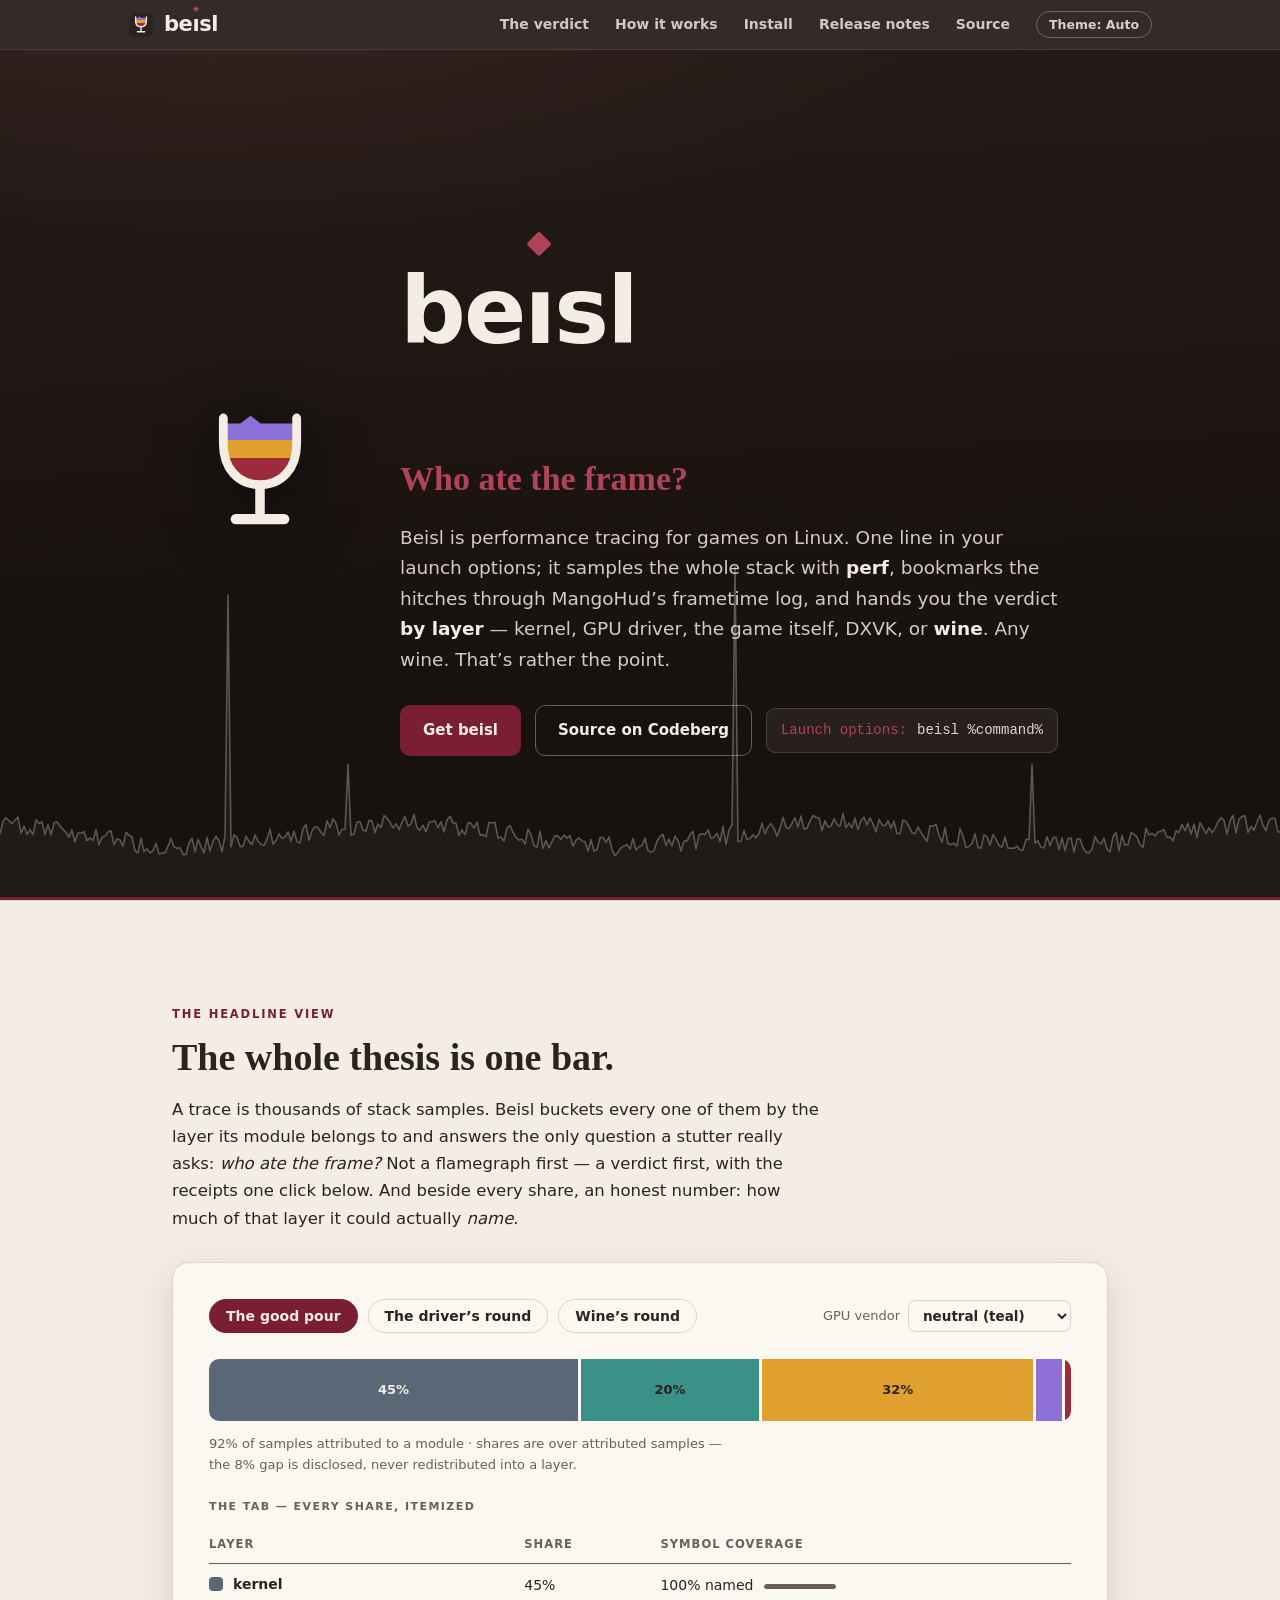
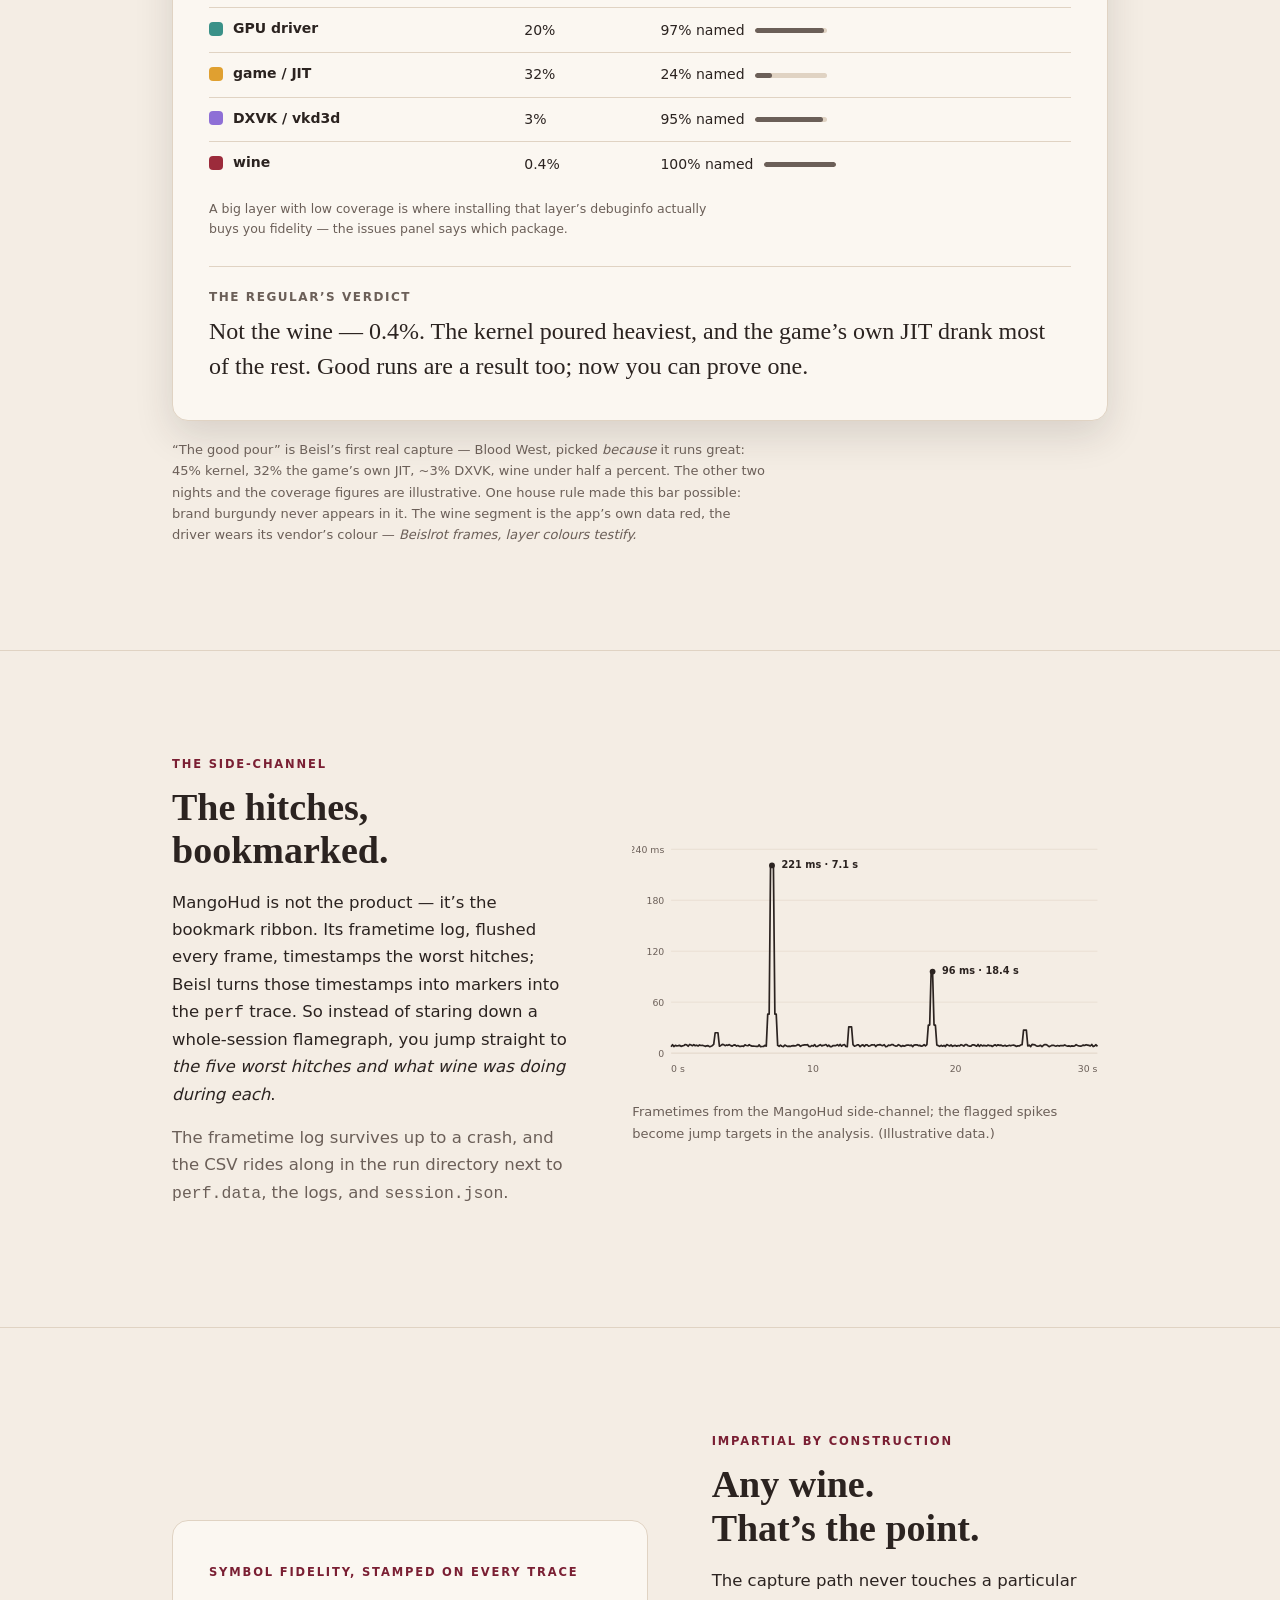
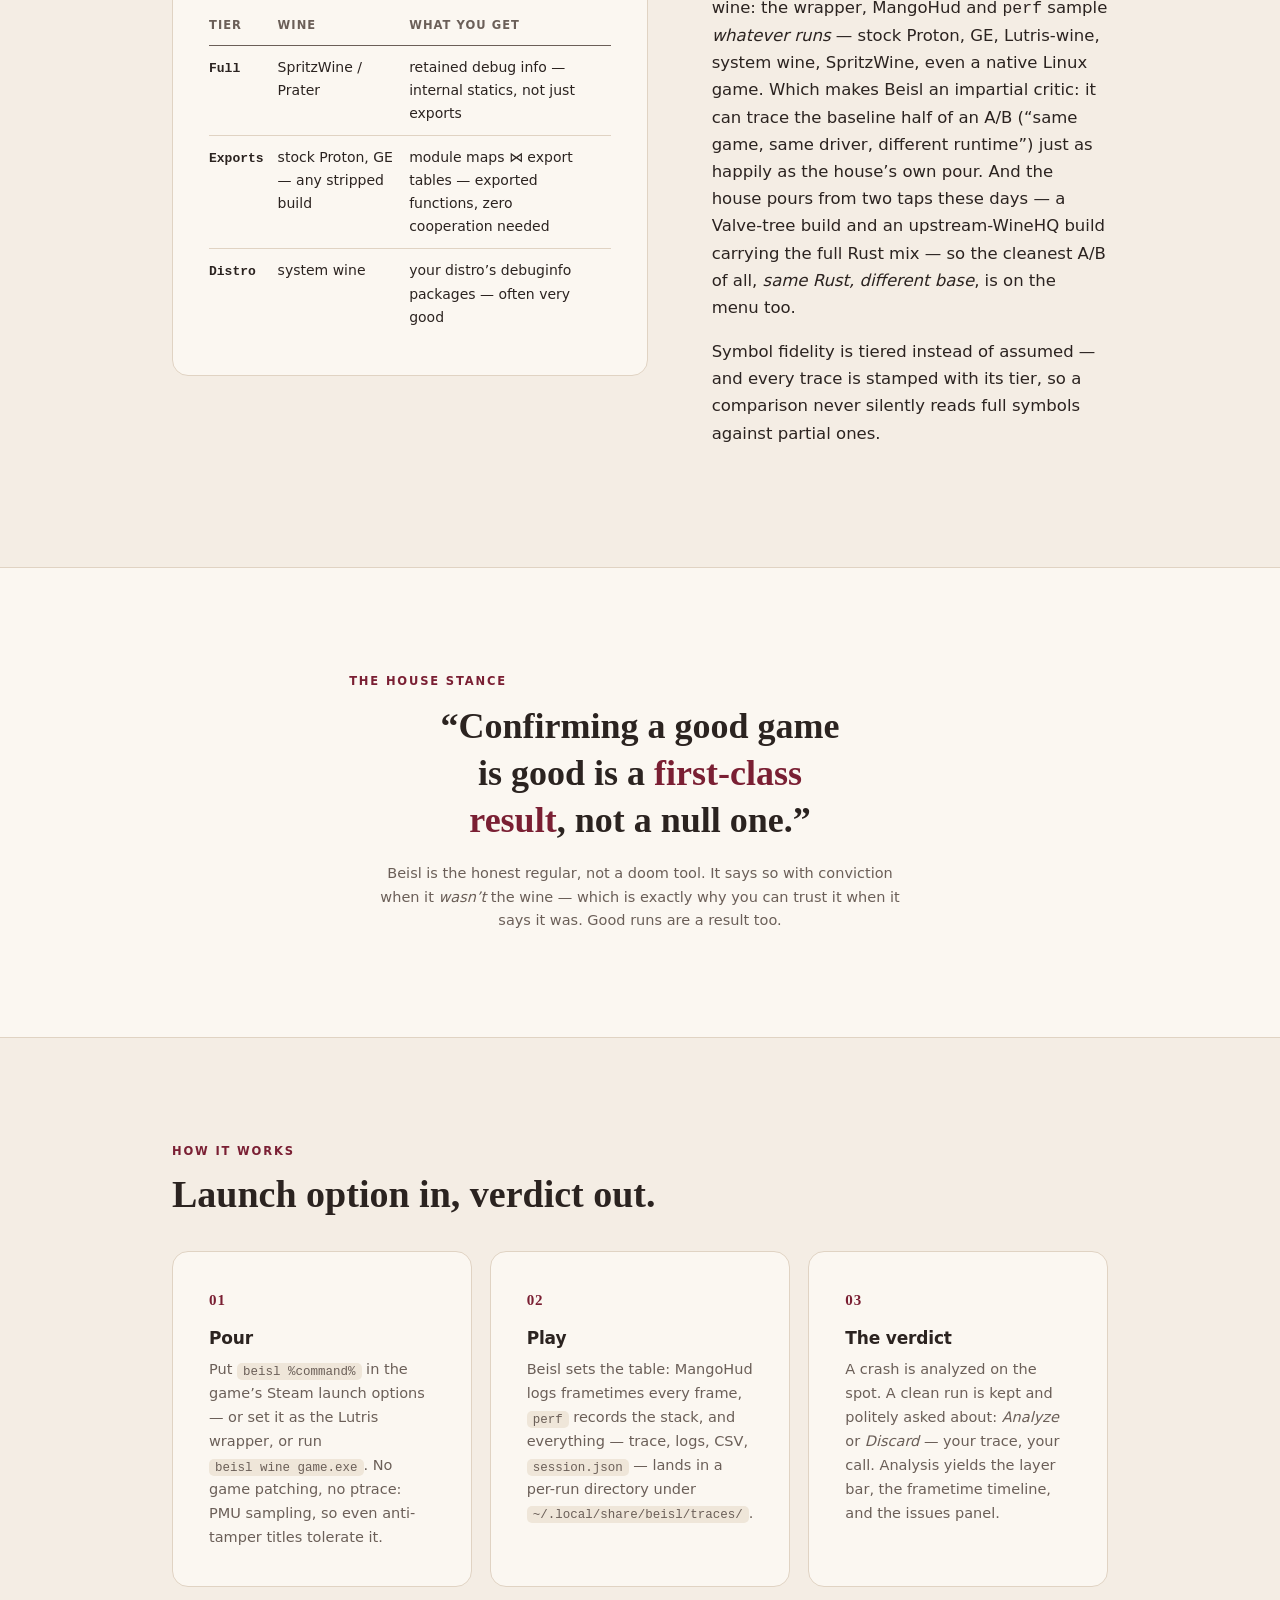
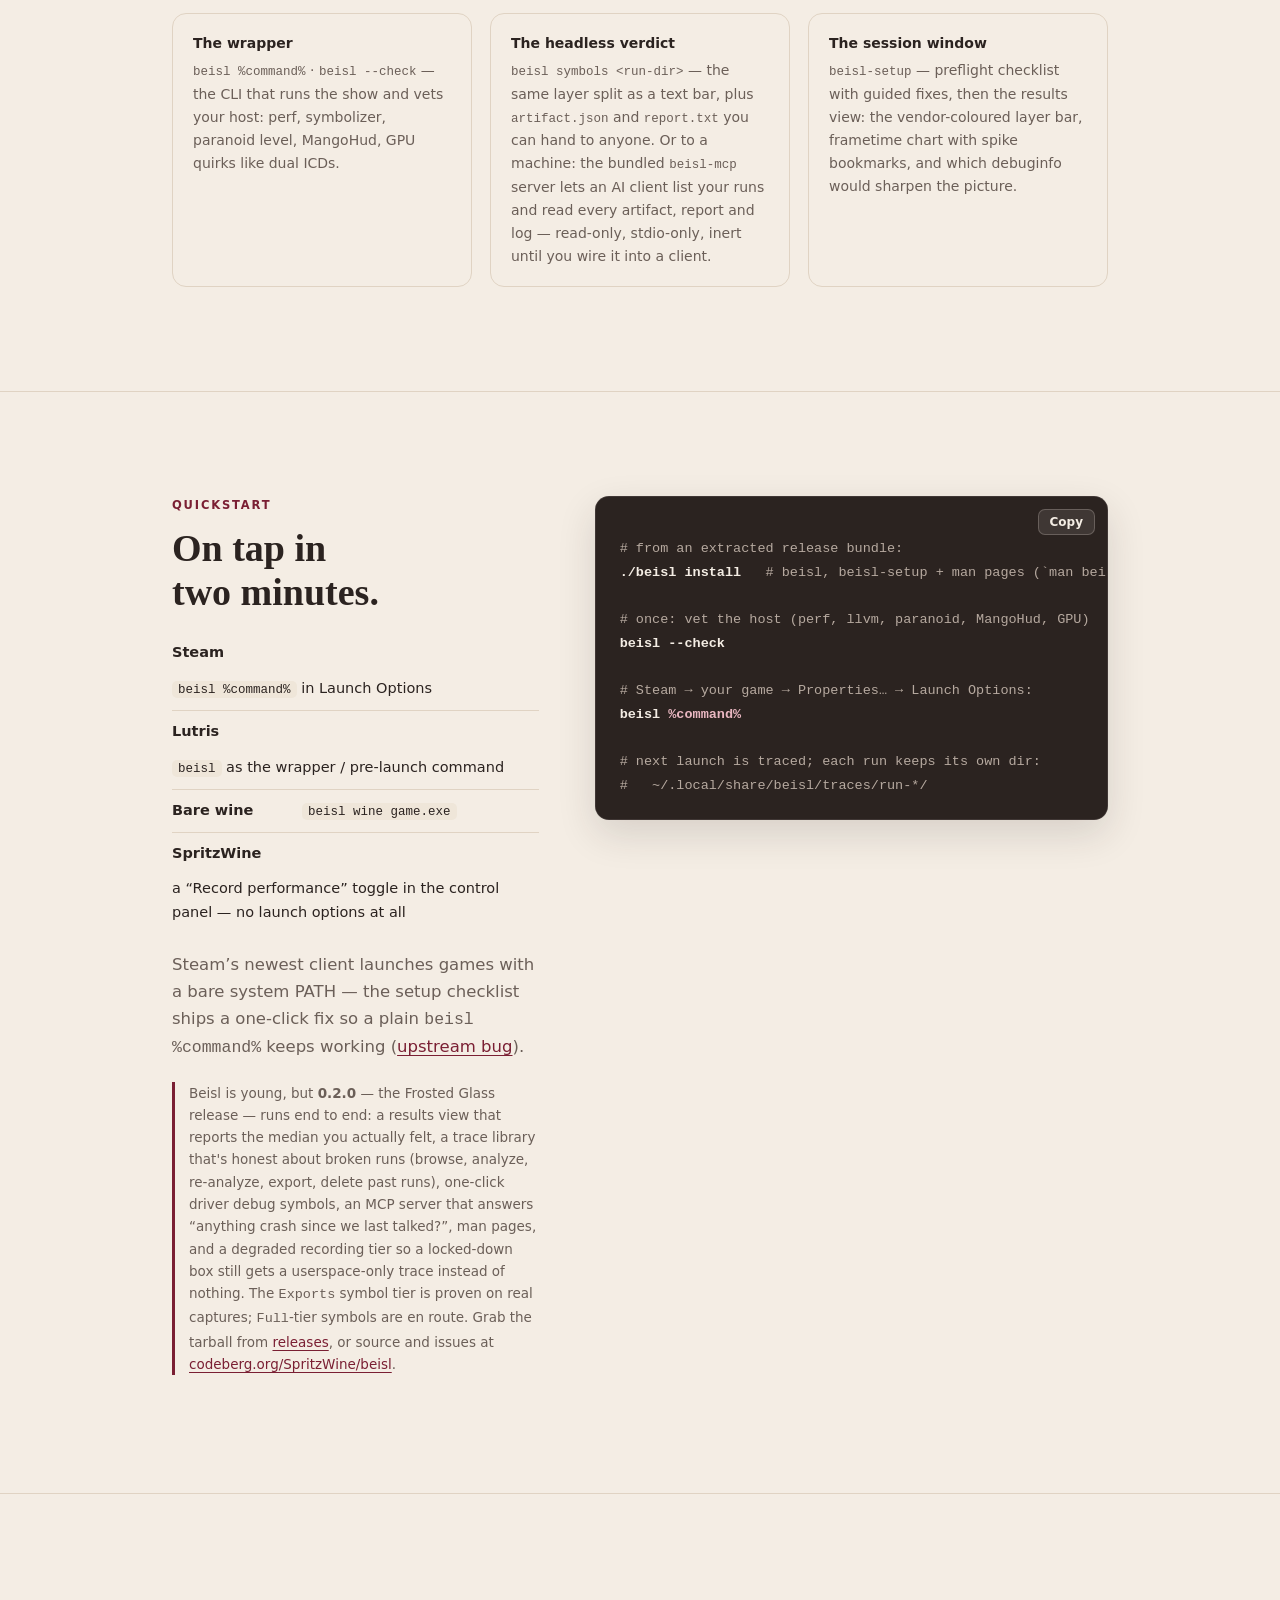
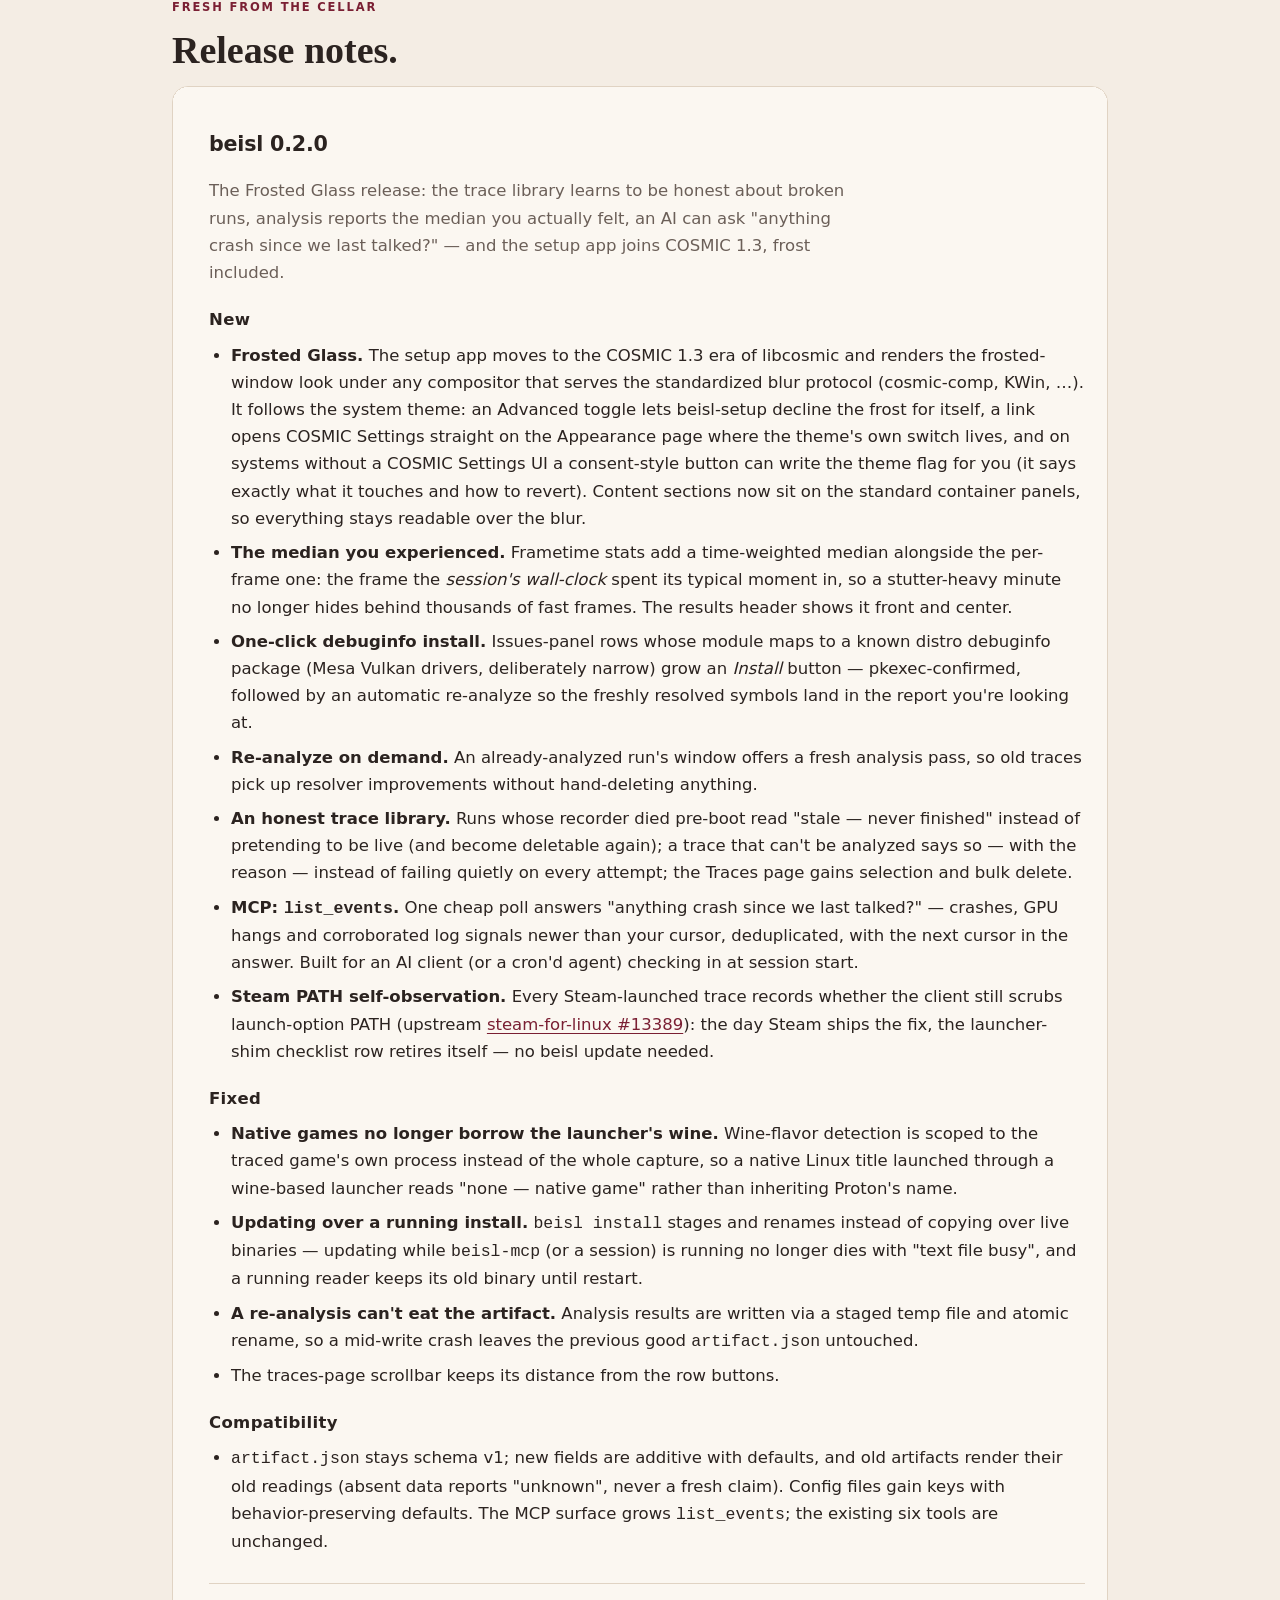
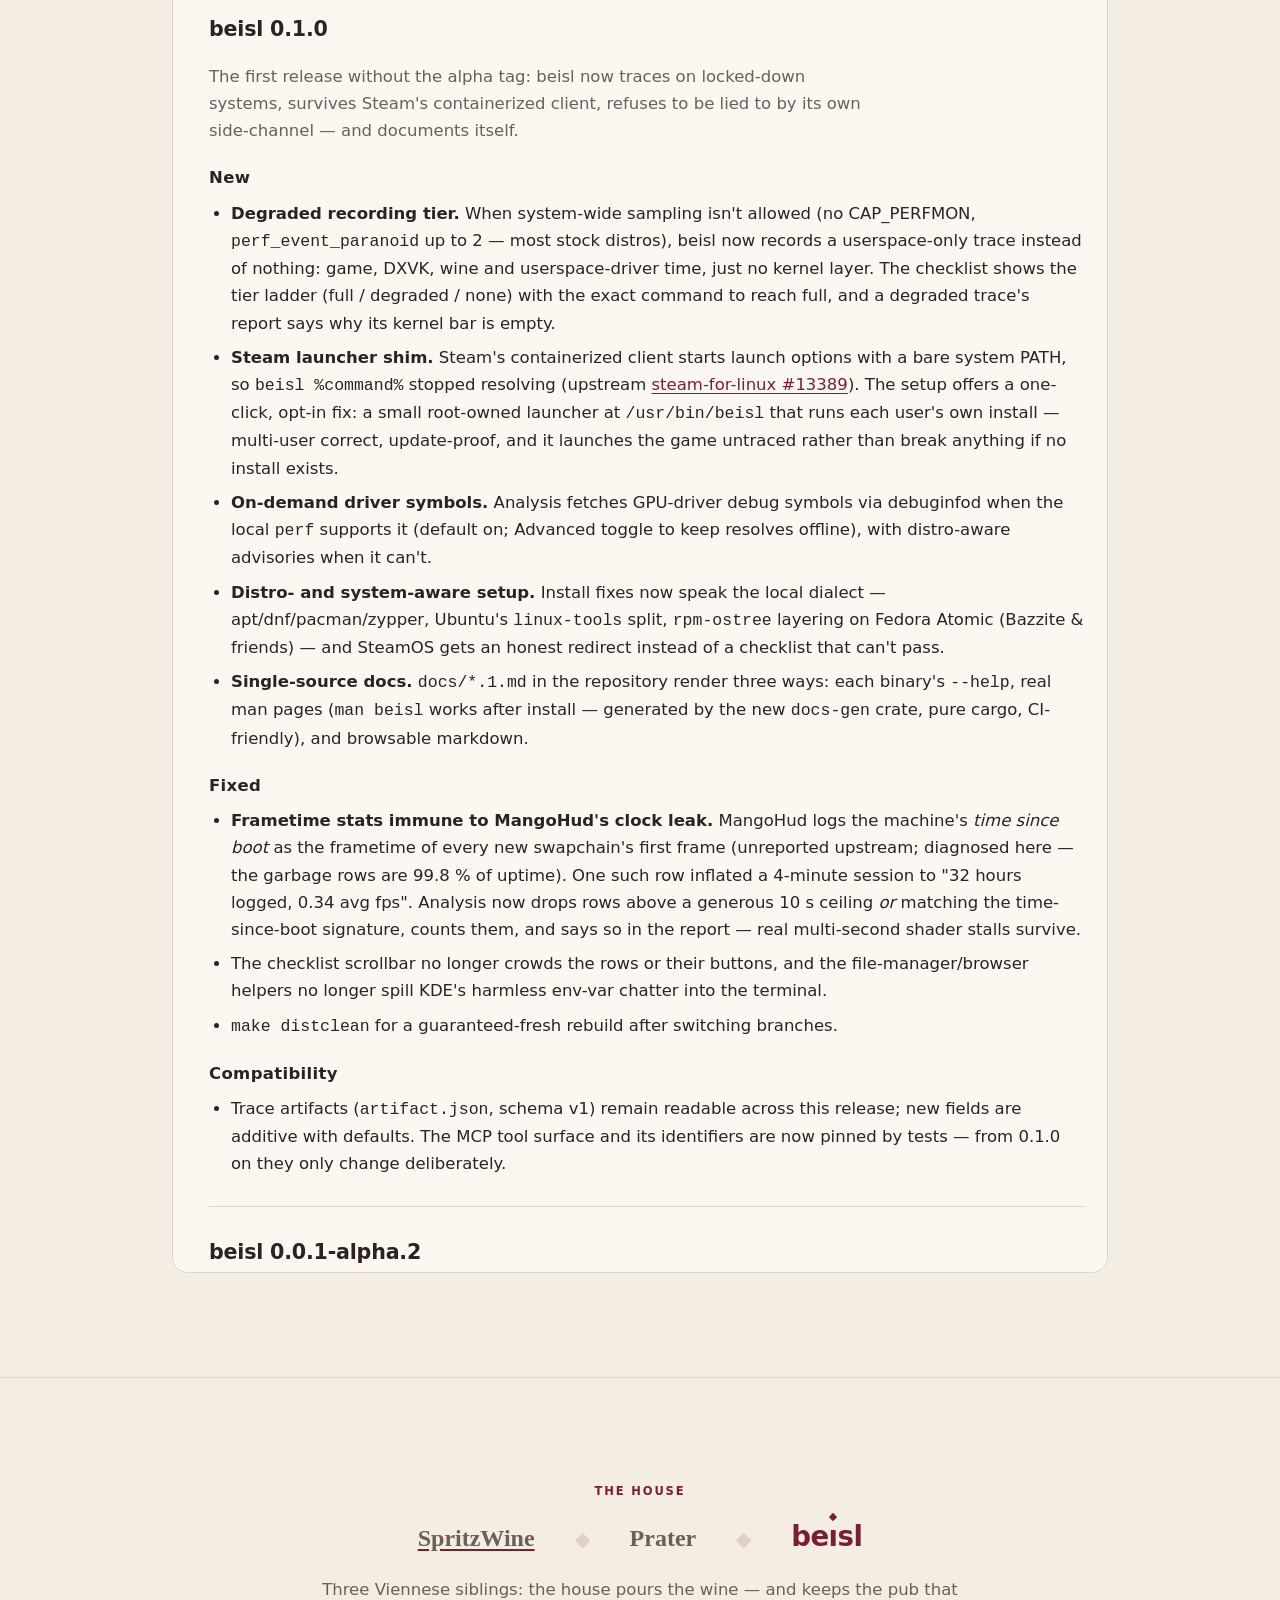
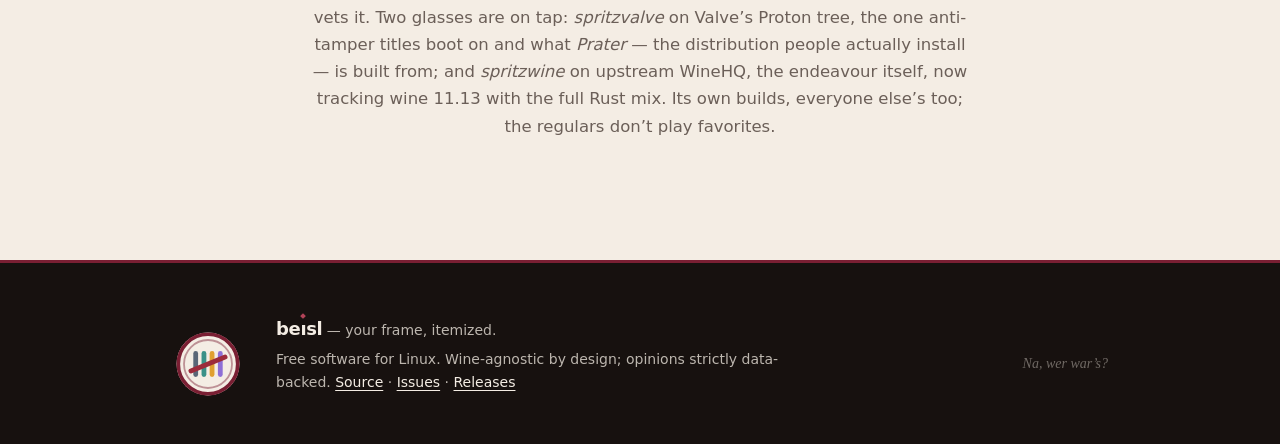
==== index.html @ a01a3a3e "page: serve from the branch root — Codeberg Pages found page/ one level too deep Move the site up ou" ====
<!doctype html>
<html lang="en">
<head>
<meta charset="utf-8">
<meta name="viewport" content="width=device-width, initial-scale=1">
<title>beisl — who ate the frame?</title>
<meta name="description" content="Beisl is a Linux game performance-tracing tool. One line in your Steam launch options; it samples the whole stack with perf, bookmarks the hitches via MangoHud's frametime log, and hands you the verdict by layer: kernel, GPU driver, game, DXVK — or wine.">
<link rel="icon" type="image/svg+xml" href="assets/icon-glass-pour.svg">
<link rel="stylesheet" href="assets/style.css">
<script>
/* apply a stored theme before first paint to avoid a flash */
(function () {
  try {
    var t = localStorage.getItem("beisl-theme");
    if (t === "light" || t === "dark") document.documentElement.setAttribute("data-theme", t);
  } catch (e) {}
})();
</script>
</head>
<body>
<a class="skip-link" href="#main">Skip to content</a>

<header class="site-header">
  <div class="wrap bar">
    <a class="brand" href="#top" aria-label="beisl — home">
      <img src="assets/icon-glass-pour.svg" alt="" width="26" height="26">
      <span class="wordmark">be<span class="i">ı<span class="tick" aria-hidden="true"></span></span>sl</span>
    </a>
    <nav aria-label="Site">
      <a href="#verdict" class="hide-sm">The verdict</a>
      <a href="#how" class="hide-sm">How it works</a>
      <a href="#install">Install</a>
      <a href="#notes" class="hide-sm">Release notes</a>
      <a href="https://codeberg.org/SpritzWine/beisl" rel="external">Source</a>
      <button id="theme-toggle" class="theme-toggle" type="button">Theme: Auto</button>
    </nav>
  </div>
</header>

<main id="main">

<!-- ======================= HERO — the dim pub ======================= -->
<section class="hero" id="top" aria-label="Introduction">
  <canvas id="hero-trace" aria-hidden="true"></canvas>
  <div class="wrap">
    <div class="hero-lockup">
      <!-- Das Glasl, bare: the drink is the layer bar, the surface is the
           frametime trace with one hitch spike -->
      <svg class="glass" viewBox="0 0 48 48" role="img"
           aria-label="The Beisl glass: a wine glass whose pour is the layer verdict — DXVK violet, game amber, wine red — its surface a frametime trace with one spike.">
        <defs>
          <linearGradient id="hero-pour" gradientUnits="userSpaceOnUse" x1="24" y1="10.5" x2="24" y2="27.2">
            <stop offset="0" stop-color="#8e6fd6"/><stop offset="0.27" stop-color="#8e6fd6"/>
            <stop offset="0.27" stop-color="#e0a030"/><stop offset="0.57" stop-color="#e0a030"/>
            <stop offset="0.57" stop-color="#9c2b3b"/><stop offset="1" stop-color="#9c2b3b"/>
          </linearGradient>
        </defs>
        <path d="M14 10.5 L18.6 10.5 L21.4 8.4 L24.2 10.5 L34 10.5 L34 16 C34 22.8 29.9 27.2 24 27.2 C18.1 27.2 14 22.8 14 16 Z" fill="url(#hero-pour)"/>
        <path d="M14 9 V16 C14 22.8 18.1 27.2 24 27.2 C29.9 27.2 34 22.8 34 16 V9"
              fill="none" stroke="#f4ede4" stroke-width="2.4" stroke-linejoin="round" stroke-linecap="round"/>
        <rect x="22.7" y="27" width="2.6" height="8.2" fill="#f4ede4"/>
        <rect x="16" y="35.2" width="16" height="2.8" rx="1.4" fill="#f4ede4"/>
      </svg>
      <div>
        <h1 class="wordmark">be<span class="i">ı<span class="tick" aria-hidden="true"></span></span>sl</h1>
        <p class="tagline">Who ate the frame?</p>
        <p class="lede">
          Beisl is performance tracing for games on Linux. One line in your launch
          options; it samples the whole stack with <b>perf</b>, bookmarks the hitches
          through MangoHud’s frametime log, and hands you the verdict <b>by layer</b>
          — kernel, GPU driver, the game itself, DXVK, or <b>wine</b>.
          Any wine. That’s rather the point.
        </p>
        <div class="hero-cta">
          <a class="btn btn-primary" href="#install">Get beisl</a>
          <a class="btn btn-ghost" href="https://codeberg.org/SpritzWine/beisl" rel="external">Source on Codeberg</a>
          <code class="hero-cmd"><span class="prompt">Launch options:</span> beisl %command%</code>
        </div>
      </div>
    </div>
  </div>
</section>

<!-- ======================= THE VERDICT ======================= -->
<section id="verdict" aria-labelledby="verdict-h">
  <div class="wrap">
    <div class="verdict-head">
      <p class="kicker">The headline view</p>
      <h2 id="verdict-h">The whole thesis is one bar.</h2>
      <p>
        A trace is thousands of stack samples. Beisl buckets every one of them by the
        layer its module belongs to and answers the only question a stutter really
        asks: <em>who ate the frame?</em> Not a flamegraph first — a verdict first,
        with the receipts one click below. And beside every share, an honest number:
        how much of that layer it could actually <em>name</em>.
      </p>
    </div>

    <div class="card verdict-card">
      <div class="scenario-row" role="group" aria-label="Example nights">
        <button class="scenario-btn" type="button" data-scenario="clean" aria-pressed="true">The good pour</button>
        <button class="scenario-btn" type="button" data-scenario="driver" aria-pressed="false">The driver’s round</button>
        <button class="scenario-btn" type="button" data-scenario="wine" aria-pressed="false">Wine’s round</button>
        <span class="spacer"></span>
        <label class="vendor-field">GPU vendor
          <select id="vendor-select" aria-label="Colour the driver segment by GPU vendor">
            <option value="neutral" selected>neutral (teal)</option>
            <option value="intel">Intel — blue</option>
            <option value="amd">AMD — red</option>
            <option value="nvidia">NVIDIA — green</option>
          </select>
        </label>
      </div>

      <div id="layerbar" class="layerbar" role="group"
           aria-label="Layer split of attributed CPU samples — who ate the frame"></div>
      <p id="attributed-note" class="attributed-note" aria-live="polite"></p>

      <table class="tab-table">
        <caption>The tab — every share, itemized</caption>
        <thead>
          <tr><th scope="col">Layer</th><th scope="col">Share</th><th scope="col">Symbol coverage</th></tr>
        </thead>
        <tbody id="tab-body"></tbody>
      </table>
      <p class="cov-hint">A big layer with low coverage is where installing that layer’s
        debuginfo actually buys you fidelity — the issues panel says which package.</p>

      <p class="verdict-line" aria-live="polite">
        <span class="who">The regular’s verdict</span>
        <span id="verdict-text"></span>
      </p>
    </div>

    <p class="demo-footnote">
      “The good pour” is Beisl’s first real capture — Blood West, picked <em>because</em>
      it runs great: 45% kernel, 32% the game’s own JIT, ~3% DXVK, wine under half a
      percent. The other two nights and the coverage figures are illustrative. One house
      rule made this bar possible: brand burgundy never appears in it. The wine segment is
      the app’s own data red, the driver wears its vendor’s colour —
      <em>Beislrot frames, layer colours testify.</em>
    </p>
  </div>
</section>

<!-- ======================= SIDE-CHANNEL ======================= -->
<section aria-labelledby="side-h">
  <div class="wrap split">
    <div>
      <p class="kicker">The side-channel</p>
      <h2 id="side-h">The hitches, bookmarked.</h2>
      <p>
        MangoHud is not the product — it’s the bookmark ribbon. Its frametime log,
        flushed every frame, timestamps the worst hitches; Beisl turns those
        timestamps into markers into the <code>perf</code> trace. So instead of
        staring down a whole-session flamegraph, you jump straight to
        <em>the five worst hitches and what wine was doing during each</em>.
      </p>
      <p class="muted">
        The frametime log survives up to a crash, and the CSV rides along in the
        run directory next to <code>perf.data</code>, the logs, and
        <code>session.json</code>.
      </p>
    </div>
    <figure class="frametime-fig">
      <svg id="frametime-svg" viewBox="0 0 560 300" role="img"
           aria-label="A frametime timeline: a steady line around 8 milliseconds with two spikes standing out — 221 milliseconds at 7.1 seconds and 96 milliseconds at 18.4 seconds — each flagged as a bookmark into the perf trace.">
        <!-- gridlines: 0/60/120/180/240 ms -->
        <line class="gridline" x1="46" y1="258" x2="548" y2="258"/>
        <line class="gridline" x1="46" y1="198" x2="548" y2="198" opacity="0.6"/>
        <line class="gridline" x1="46" y1="138" x2="548" y2="138" opacity="0.6"/>
        <line class="gridline" x1="46" y1="78"  x2="548" y2="78"  opacity="0.6"/>
        <line class="gridline" x1="46" y1="18"  x2="548" y2="18"  opacity="0.6"/>
        <text class="axis-label" x="38" y="262" text-anchor="end">0</text>
        <text class="axis-label" x="38" y="202" text-anchor="end">60</text>
        <text class="axis-label" x="38" y="142" text-anchor="end">120</text>
        <text class="axis-label" x="38" y="82"  text-anchor="end">180</text>
        <text class="axis-label" x="38" y="22"  text-anchor="end">240 ms</text>
        <text class="axis-label" x="46"  y="280">0 s</text>
        <text class="axis-label" x="213" y="280" text-anchor="middle">10</text>
        <text class="axis-label" x="381" y="280" text-anchor="middle">20</text>
        <text class="axis-label" x="548" y="280" text-anchor="end">30 s</text>
        <!-- the trace itself: one series, ink only -->
        <polyline id="frametime-line" class="trace" points=""/>
        <!-- bookmarked spikes -->
        <circle class="spike-mark" cx="164.8" cy="37" r="3.4"/>
        <text class="spike-flag" x="176" y="40">221 ms · 7.1 s</text>
        <circle class="spike-mark" cx="353.9" cy="162" r="3.4"/>
        <text class="spike-flag" x="365" y="165">96 ms · 18.4 s</text>
      </svg>
      <figcaption>Frametimes from the MangoHud side-channel; the flagged spikes become
        jump targets in the analysis. (Illustrative data.)</figcaption>
    </figure>
  </div>
</section>

<!-- ======================= WINE-AGNOSTIC ======================= -->
<section aria-labelledby="agnostic-h">
  <div class="wrap split rev">
    <div class="card">
      <table class="tier-table">
        <caption class="kicker" style="caption-side:top;text-align:left;padding-bottom:12px;">Symbol fidelity, stamped on every trace</caption>
        <thead>
          <tr><th scope="col">Tier</th><th scope="col">Wine</th><th scope="col">What you get</th></tr>
        </thead>
        <tbody>
          <tr>
            <th scope="row"><span class="tier-name">Full</span></th>
            <td>SpritzWine / Prater</td>
            <td>retained debug info — internal statics, not just exports</td>
          </tr>
          <tr>
            <th scope="row"><span class="tier-name">Exports</span></th>
            <td>stock Proton, GE — any stripped build</td>
            <td>module maps ⋈ export tables — exported functions, zero cooperation needed</td>
          </tr>
          <tr>
            <th scope="row"><span class="tier-name">Distro</span></th>
            <td>system wine</td>
            <td>your distro’s debuginfo packages — often very good</td>
          </tr>
        </tbody>
      </table>
    </div>
    <div>
      <p class="kicker">Impartial by construction</p>
      <h2 id="agnostic-h">Any wine. That’s the point.</h2>
      <p>
        The capture path never touches a particular wine: the wrapper, MangoHud and
        <code>perf</code> sample <em>whatever runs</em> — stock Proton, GE,
        Lutris-wine, system wine, SpritzWine, even a native Linux game. Which makes
        Beisl an impartial critic: it can trace the baseline half of an A/B
        (“same game, same driver, different runtime”) just as happily as the house’s own pour.
        And the house pours from two taps these days — a Valve-tree build and an
        upstream-WineHQ build carrying the full Rust mix — so the cleanest A/B of all,
        <em>same Rust, different base</em>, is on the menu too.
      </p>
      <p>
        Symbol fidelity is tiered instead of assumed — and every trace is stamped
        with its tier, so a comparison never silently reads full symbols against
        partial ones.
      </p>
    </div>
  </div>
</section>

<!-- ======================= GOOD RUNS ======================= -->
<section class="goodrun" aria-labelledby="good-h">
  <div class="wrap">
    <p class="kicker" id="good-h">The house stance</p>
    <blockquote class="quote" cite="https://codeberg.org/SpritzWine/beisl">
      “Confirming a good game is good is a <em>first-class result</em>, not a null one.”
    </blockquote>
    <p class="attrib">
      Beisl is the honest regular, not a doom tool. It says so with conviction when it
      <em>wasn’t</em> the wine — which is exactly why you can trust it when it says it was.
      Good runs are a result too.
    </p>
  </div>
</section>

<!-- ======================= HOW IT WORKS ======================= -->
<section id="how" aria-labelledby="how-h">
  <div class="wrap">
    <p class="kicker">How it works</p>
    <h2 id="how-h">Launch option in, verdict out.</h2>

    <ol class="steps" style="list-style:none;padding:0;margin-top:34px;">
      <li class="step card">
        <h3>Pour</h3>
        <p>Put <code>beisl %command%</code> in the game’s Steam launch options —
        or set it as the Lutris wrapper, or run <code>beisl wine game.exe</code>.
        No game patching, no ptrace: PMU sampling, so even anti-tamper titles
        tolerate it.</p>
      </li>
      <li class="step card">
        <h3>Play</h3>
        <p>Beisl sets the table: MangoHud logs frametimes every frame,
        <code>perf</code> records the stack, and everything — trace, logs, CSV,
        <code>session.json</code> — lands in a per-run directory under
        <code>~/.local/share/beisl/traces/</code>.</p>
      </li>
      <li class="step card">
        <h3>The verdict</h3>
        <p>A crash is analyzed on the spot. A clean run is kept and politely asked
        about: <em>Analyze</em> or <em>Discard</em> — your trace, your call. Analysis
        yields the layer bar, the frametime timeline, and the issues panel.</p>
      </li>
    </ol>

    <div class="surfaces">
      <div class="surface">
        <b>The wrapper</b>
        <code>beisl %command%</code> · <code>beisl --check</code> — the CLI that runs the
        show and vets your host: perf, symbolizer, paranoid level, MangoHud, GPU quirks
        like dual ICDs.
      </div>
      <div class="surface">
        <b>The headless verdict</b>
        <code>beisl symbols &lt;run-dir&gt;</code> — the same layer split as a text bar,
        plus <code>artifact.json</code> and <code>report.txt</code> you can hand to
        anyone. Or to a machine: the bundled <code>beisl-mcp</code> server lets an AI
        client list your runs and read every artifact, report and log — read-only,
        stdio-only, inert until you wire it into a client.
      </div>
      <div class="surface">
        <b>The session window</b>
        <code>beisl-setup</code> — preflight checklist with guided fixes, then the
        results view: the vendor-coloured layer bar, frametime chart with spike
        bookmarks, and which debuginfo would sharpen the picture.
      </div>
    </div>
  </div>
</section>

<!-- ======================= INSTALL ======================= -->
<section id="install" aria-labelledby="install-h">
  <div class="wrap install-grid">
    <div>
      <p class="kicker">Quickstart</p>
      <h2 id="install-h">On tap in two minutes.</h2>
      <ul class="entry-list">
        <li><span class="ctx">Steam</span> <span><code>beisl %command%</code> in Launch Options</span></li>
        <li><span class="ctx">Lutris</span> <span><code>beisl</code> as the wrapper / pre-launch command</span></li>
        <li><span class="ctx">Bare wine</span> <span><code>beisl wine game.exe</code></span></li>
        <li><span class="ctx">SpritzWine</span> <span>a “Record performance” toggle in the control panel — no launch options at all</span></li>
      </ul>
      <p class="muted">Steam’s newest client launches games with a bare system PATH —
        the setup checklist ships a one-click fix so a plain <code>beisl %command%</code>
        keeps working (<a href="https://github.com/ValveSoftware/steam-for-linux/issues/13389"
        rel="external">upstream bug</a>).</p>
      <p class="status-note">
        Beisl is young, but <b>0.2.0</b> — the Frosted Glass release —
        runs end to end: a results view that reports the median you actually felt,
        a trace library that's honest about broken runs (browse, analyze,
        re-analyze, export, delete past runs), one-click driver debug symbols,
        an MCP server that answers “anything crash since we last talked?”,
        man pages, and a degraded recording tier so a locked-down box still gets
        a userspace-only trace instead of nothing. The
        <code>Exports</code> symbol tier is proven on real captures;
        <code>Full</code>-tier symbols are en route. Grab the tarball from
        <a href="https://codeberg.org/SpritzWine/beisl/releases" rel="external">releases</a>,
        or source and issues at
        <a href="https://codeberg.org/SpritzWine/beisl" rel="external">codeberg.org/SpritzWine/beisl</a>.
      </p>
    </div>
    <div class="codeblock">
      <button id="copy-cmd" class="copy-btn" type="button"
              aria-label="Copy the launch option: beisl percent command percent">Copy</button>
<pre><code><span class="c"># from an extracted release bundle:</span>
<span class="cmd">./beisl install</span>   <span class="c"># beisl, beisl-setup + man pages (`man beisl`)</span>

<span class="c"># once: vet the host (perf, llvm, paranoid, MangoHud, GPU)</span>
<span class="cmd">beisl --check</span>

<span class="c"># Steam → your game → Properties… → Launch Options:</span>
<span class="cmd">beisl <span class="hl">%command%</span></span>

<span class="c"># next launch is traced; each run keeps its own dir:</span>
<span class="c">#   ~/.local/share/beisl/traces/run-*/</span></code></pre>
    </div>
  </div>
</section>

<!-- ======================= RELEASE NOTES ======================= -->
<section id="notes" aria-labelledby="notes-h">
  <div class="wrap">
    <p class="kicker">Fresh from the cellar</p>
    <h2 id="notes-h">Release notes.</h2>
    <div id="release-notes" class="release-notes card">
      <!-- site.js replaces this with releasenotes.md (same-origin fetch; the file is
           a verbatim copy of the repo's RELEASENOTES.md — see README.md). Under
           file:// or if the fetch fails, this fallback link stays. -->
      <p>Read the current
        <a href="https://codeberg.org/SpritzWine/beisl/src/branch/main/RELEASENOTES.md"
           rel="external">release notes on Codeberg</a>.</p>
    </div>
  </div>
</section>

<!-- ======================= FAMILY ======================= -->
<section class="family" aria-labelledby="family-h">
  <div class="wrap">
    <p class="kicker" id="family-h">The house</p>
    <div class="sibs" aria-label="The Viennese family: SpritzWine, Prater, and Beisl">
      <a href="https://spritzwine.codeberg.page/spritzwine/"><span class="other">SpritzWine</span></a>
      <span class="dotsep" aria-hidden="true">◆</span>
      <span class="other">Prater</span>
      <span class="dotsep" aria-hidden="true">◆</span>
      <span class="self wordmark" style="font-size:1.15em;">be<span class="i">ı<span class="tick" aria-hidden="true"></span></span>sl</span>
    </div>
    <p class="muted" style="margin-top:18px;">
      Three Viennese siblings: the house pours the wine — and keeps the pub that vets it.
      Two glasses are on tap: <em>spritzvalve</em> on Valve’s Proton tree, the one
      anti-tamper titles boot on and what <em>Prater</em> — the distribution people
      actually install — is built from; and <em>spritzwine</em> on upstream WineHQ,
      the endeavour itself, now tracking wine 11.13 with the full Rust mix. Its own
      builds, everyone else’s too; the regulars don’t play favorites.
    </p>
  </div>
</section>

</main>

<footer class="site-footer">
  <div class="wrap cols">
    <img class="coaster" src="assets/icon-coaster-tab.svg" alt="Der Deckel — the Beisl coaster mark: the layer tally, struck through in wine red" width="72" height="72">
    <div>
      <span class="wordmark">be<span class="i">ı<span class="tick" aria-hidden="true"></span></span>sl</span>
      — your frame, itemized.
      <p class="fine">
        Free software for Linux. Wine-agnostic by design; opinions strictly data-backed.
        <a href="https://codeberg.org/SpritzWine/beisl" rel="external">Source</a> ·
        <a href="https://codeberg.org/SpritzWine/beisl/issues" rel="external">Issues</a> ·
        <a href="https://codeberg.org/SpritzWine/beisl/releases" rel="external">Releases</a>
      </p>
    </div>
    <span class="easter" lang="de-AT" aria-hidden="true">Na, wer war’s?</span>
  </div>
</footer>

<script src="assets/site.js"></script>
</body>
</html>
---- assets/style.css ----
/* ============================================================
   beisl — landing page
   Palette per branding/CONCEPT.md:
     Beislrot #7A1F33 (signature; #B14358 on dark)
     Kaffeehauscreme #F4EDE4 · Wirtshausholz #2B2320
   Rule: Beislrot frames, layer colours testify — the signature
   colour is chrome only and never appears inside a chart.
   Layer/data colours (chart.rs truth):
     kernel #5A6777 · driver vendor/#3A9188 · game #E0A030
     dxvk #8E6FD6 · wine #9C2B3B
   ============================================================ */

:root {
  --cream: #f4ede4;
  --wood: #2b2320;
  --wood-deep: #17110f;
  --beislrot: #7a1f33;
  --beislrot-hell: #b14358;

  /* light theme (default) */
  --ground: #f4ede4;
  --panel: #fbf7f1;
  --panel-2: #efe6d9;
  --ink: #2b2320;
  --muted: #6b5f58;
  --hair: #e0d3c3;
  --accent: #7a1f33;
  --on-accent: #f4ede4;
  --code-bg: #2b2320;
  --code-ink: #f4ede4;
  --shadow: 0 14px 38px rgba(43, 35, 32, 0.14);

  /* data ink — never chrome */
  --l-kernel: #5a6777;
  --l-driver: #3a9188;
  --l-game: #e0a030;
  --l-dxvk: #8e6fd6;
  --l-wine: #9c2b3b;

  --serif: "Iowan Old Style", "Palatino Linotype", Palatino, "Book Antiqua",
    Georgia, ui-serif, serif;
  --sans: ui-sans-serif, system-ui, "Segoe UI", Roboto, "Noto Sans",
    "Helvetica Neue", Arial, sans-serif;
  --mono: ui-monospace, "Cascadia Code", "SF Mono", Menlo, Consolas,
    "Liberation Mono", monospace;

  color-scheme: light dark;
}

@media (prefers-color-scheme: dark) {
  :root {
    --ground: #1e1815;
    --panel: #29211d;
    --panel-2: #322822;
    --ink: #f4ede4;
    --muted: #b6a99f;
    --hair: #3a2f2a;
    --accent: #b14358;
    --on-accent: #f4ede4;
    --code-bg: #17110f;
    --code-ink: #f4ede4;
    --shadow: 0 14px 38px rgba(0, 0, 0, 0.4);
  }
}
/* explicit override from the theme toggle — must beat the media query both ways */
:root[data-theme="light"] {
  --ground: #f4ede4; --panel: #fbf7f1; --panel-2: #efe6d9;
  --ink: #2b2320; --muted: #6b5f58; --hair: #e0d3c3;
  --accent: #7a1f33; --on-accent: #f4ede4;
  --code-bg: #2b2320; --code-ink: #f4ede4;
  --shadow: 0 14px 38px rgba(43, 35, 32, 0.14);
  color-scheme: light;
}
:root[data-theme="dark"] {
  --ground: #1e1815; --panel: #29211d; --panel-2: #322822;
  --ink: #f4ede4; --muted: #b6a99f; --hair: #3a2f2a;
  --accent: #b14358; --on-accent: #f4ede4;
  --code-bg: #17110f; --code-ink: #f4ede4;
  --shadow: 0 14px 38px rgba(0, 0, 0, 0.4);
  color-scheme: dark;
}

/* ---------- base ---------- */

* { box-sizing: border-box; }
html { scroll-behavior: smooth; }
@media (prefers-reduced-motion: reduce) {
  html { scroll-behavior: auto; }
  *, *::before, *::after {
    animation-duration: 0.01ms !important;
    animation-iteration-count: 1 !important;
    transition-duration: 0.01ms !important;
  }
}

body {
  margin: 0;
  background: var(--ground);
  color: var(--ink);
  font-family: var(--sans);
  font-size: 16.5px;
  line-height: 1.65;
  -webkit-font-smoothing: antialiased;
  text-rendering: optimizeLegibility;
}

.wrap { max-width: 1024px; margin: 0 auto; padding: 0 clamp(20px, 5vw, 44px); }

h1, h2 { font-family: var(--serif); font-weight: 600; letter-spacing: 0; text-wrap: balance; }
h2 { font-size: clamp(26px, 4vw, 38px); line-height: 1.14; margin: 0 0 14px; }
h3 { font-family: var(--sans); font-size: 16px; font-weight: 650; margin: 0 0 6px; letter-spacing: -0.01em; }
p { max-width: 64ch; }
.muted { color: var(--muted); }
a { color: var(--accent); text-underline-offset: 3px; }
a:hover { text-decoration-thickness: 2px; }

:focus-visible {
  outline: 2px solid var(--accent);
  outline-offset: 3px;
  border-radius: 3px;
}
.hero :focus-visible, .site-header :focus-visible { outline-color: var(--beislrot-hell); }

.kicker {
  font-family: var(--sans);
  text-transform: uppercase;
  letter-spacing: 0.16em;
  font-size: 11.5px;
  font-weight: 700;
  color: var(--accent);
  margin: 0 0 12px;
}

section { padding: clamp(56px, 9vw, 104px) 0; }
section + section { border-top: 1px solid var(--hair); }

.skip-link {
  position: absolute; left: -9999px; top: 0; z-index: 100;
  background: var(--accent); color: var(--on-accent);
  padding: 10px 16px; border-radius: 0 0 8px 0;
  font-family: var(--sans); font-weight: 600; text-decoration: none;
}
.skip-link:focus { left: 0; }

/* ---------- wordmark: lowercase, the i-dot is the spike tick ---------- */

.wordmark {
  font-family: var(--sans);
  font-weight: 650;
  letter-spacing: -0.02em;
  line-height: 1;
  display: inline-flex;
  align-items: baseline;
  white-space: nowrap;
}
.wordmark .i { position: relative; }
.wordmark .tick {
  position: absolute;
  left: 50%; top: -0.34em;
  width: 0.2em; height: 0.2em;
  background: var(--wm-tick, var(--accent));
  transform: translateX(-50%) rotate(45deg);
  border-radius: 12%;
}

/* ---------- header ---------- */

.site-header {
  position: sticky; top: 0; z-index: 20;
  background: color-mix(in srgb, var(--wood-deep) 88%, transparent);
  backdrop-filter: blur(10px);
  -webkit-backdrop-filter: blur(10px);
  border-bottom: 1px solid rgba(244, 237, 228, 0.1);
  color: var(--cream);
}
.site-header .bar {
  display: flex; align-items: center; gap: 12px;
  padding: 11px 0;
}
.site-header .brand {
  display: inline-flex; align-items: center; gap: 10px;
  color: var(--cream); text-decoration: none;
}
.site-header .brand img { width: 26px; height: 26px; display: block; }
.site-header .wordmark { font-size: 21px; --wm-tick: var(--beislrot-hell); }
.site-header nav { margin-left: auto; display: flex; align-items: center; gap: clamp(10px, 2.5vw, 26px); }
.site-header nav a {
  color: rgba(244, 237, 228, 0.82); text-decoration: none;
  font-size: 14px; font-weight: 550; white-space: nowrap;
}
.site-header nav a:hover { color: var(--cream); text-decoration: underline; text-underline-offset: 4px; }
.theme-toggle {
  appearance: none;
  background: transparent;
  border: 1px solid rgba(244, 237, 228, 0.3);
  color: rgba(244, 237, 228, 0.85);
  border-radius: 999px;
  font-family: var(--sans); font-size: 12.5px; font-weight: 600;
  padding: 5px 12px;
  cursor: pointer;
  white-space: nowrap;
}
.theme-toggle:hover { border-color: rgba(244, 237, 228, 0.6); color: var(--cream); }
@media (max-width: 620px) { .site-header nav a.hide-sm { display: none; } }

/* ---------- hero: always the dim pub, whatever the theme ----------
   The one loud room on the page. A live frametime trace runs behind it
   like the meniscus in the icon; everything after this is quiet. */

.hero {
  position: relative;
  overflow: hidden;
  background:
    radial-gradient(1200px 480px at 18% -10%, rgba(177, 67, 88, 0.14), transparent 62%),
    linear-gradient(178deg, #241c18 0%, var(--wood-deep) 74%);
  color: var(--cream);
  padding: clamp(72px, 11vw, 140px) 0 clamp(80px, 11vw, 148px);
  border-bottom: 3px solid var(--beislrot);
}
.hero canvas {
  position: absolute; inset: auto 0 0 0;
  width: 100%; height: 46%;
  display: block;
  pointer-events: none;
}
.hero .wrap { position: relative; }
.hero-lockup {
  display: grid;
  grid-template-columns: clamp(120px, 16vw, 176px) 1fr;
  gap: clamp(24px, 4.5vw, 52px);
  align-items: center;
}
.hero-lockup .glass {
  width: 100%; height: auto;
  filter: drop-shadow(0 14px 30px rgba(0, 0, 0, 0.5));
}
.hero .wordmark { font-size: clamp(52px, 9vw, 92px); color: var(--cream); --wm-tick: var(--beislrot-hell); }
.hero .tagline {
  font-family: var(--serif);
  font-size: clamp(24px, 3.6vw, 34px);
  font-weight: 600;
  margin: 16px 0 0;
  color: var(--beislrot-hell);
}
.hero .lede {
  font-size: clamp(16px, 2vw, 18.5px);
  color: rgba(244, 237, 228, 0.85);
  max-width: 56ch;
  margin: 16px 0 0;
}
.hero .lede b { color: var(--cream); font-weight: 650; }
.hero-cta { display: flex; flex-wrap: wrap; gap: 14px; align-items: center; margin-top: 30px; }
.btn {
  display: inline-flex; align-items: center; gap: 9px;
  font-family: var(--sans); font-weight: 650; font-size: 15px;
  text-decoration: none;
  border-radius: 10px;
  padding: 12px 22px;
  border: 1px solid transparent;
  cursor: pointer;
}
.btn-primary { background: var(--beislrot); color: var(--cream); }
.btn-primary:hover { background: #8d2740; }
.btn-ghost { border-color: rgba(244, 237, 228, 0.35); color: var(--cream); }
.btn-ghost:hover { border-color: rgba(244, 237, 228, 0.7); }
.hero-cmd {
  display: inline-flex; align-items: center; gap: 10px;
  font-family: var(--mono); font-size: 14px;
  color: rgba(244, 237, 228, 0.9);
  background: rgba(244, 237, 228, 0.07);
  border: 1px solid rgba(244, 237, 228, 0.16);
  border-radius: 9px;
  padding: 10px 14px;
}
.hero-cmd .prompt { color: var(--beislrot-hell); user-select: none; }
@media (max-width: 640px) {
  .hero-lockup { grid-template-columns: 1fr; justify-items: center; text-align: center; }
  .hero-lockup .glass { width: 128px; }
  .hero .lede { margin-inline: auto; }
  .hero-cta { justify-content: center; }
}

/* ---------- cards ---------- */

.card {
  background: var(--panel);
  border: 1px solid var(--hair);
  border-radius: 16px;
  padding: clamp(22px, 3.5vw, 36px);
}

/* ---------- the verdict centerpiece ---------- */

.verdict-head { max-width: 62ch; }
.verdict-card { margin-top: 30px; box-shadow: var(--shadow); }

.scenario-row {
  display: flex; flex-wrap: wrap; gap: 10px; align-items: center;
  margin-bottom: 26px;
}
.scenario-row .spacer { flex: 1; }
.scenario-btn {
  appearance: none;
  font-family: var(--sans); font-size: 14px; font-weight: 600;
  color: var(--ink);
  background: transparent;
  border: 1px solid var(--hair);
  border-radius: 999px;
  padding: 8px 16px;
  cursor: pointer;
}
.scenario-btn:hover { border-color: var(--muted); }
.scenario-btn[aria-pressed="true"] {
  background: var(--accent);
  border-color: var(--accent);
  color: var(--on-accent);
}
.vendor-field {
  display: inline-flex; align-items: center; gap: 8px;
  font-family: var(--sans); font-size: 13px; color: var(--muted);
}
.vendor-field select {
  font-family: var(--sans); font-size: 13.5px; font-weight: 600;
  color: var(--ink);
  background: var(--panel);
  border: 1px solid var(--hair);
  border-radius: 8px;
  padding: 6px 10px;
  cursor: pointer;
}

/* the stacked bar — 3px surface gaps between segments so identity never
   rests on fill contrast alone; every share is repeated in the tab below */
.layerbar {
  display: flex;
  height: 62px;
  border-radius: 10px;
  overflow: hidden;
  background: var(--panel);
}
.layerbar .seg {
  position: relative;
  display: grid; place-items: center;
  min-width: 3px;
  border: 0; padding: 0; margin: 0;
  cursor: default;
  transition: flex-grow 0.7s cubic-bezier(0.22, 1, 0.36, 1), background-color 0.35s ease;
}
.layerbar .seg + .seg { margin-left: 3px; }
.layerbar .seg .pct {
  font-family: var(--sans); font-size: 13px; font-weight: 700;
  font-variant-numeric: tabular-nums;
  pointer-events: none;
  white-space: nowrap;
}
.layerbar .seg:focus-visible { outline-offset: -3px; border-radius: 6px; }

.attributed-note {
  font-size: 13px; color: var(--muted);
  margin: 12px 0 0;
  font-variant-numeric: tabular-nums;
}

/* the tab: legend + shares + per-layer symbol coverage, doubling as the
   accessible table view of the bar */
.tab-table { width: 100%; border-collapse: collapse; margin-top: 22px; font-size: 14px; }
.tab-table caption {
  text-align: left;
  font-family: var(--sans); text-transform: uppercase; letter-spacing: 0.13em;
  font-size: 11px; font-weight: 700; color: var(--muted);
  padding-bottom: 10px;
}
.tab-table th, .tab-table td {
  text-align: left;
  padding: 9px 14px 9px 0;
  border-bottom: 1px solid var(--hair);
  font-weight: 400;
  vertical-align: middle;
}
.tab-table thead th {
  font-family: var(--sans); font-size: 11.5px; font-weight: 700;
  text-transform: uppercase; letter-spacing: 0.09em;
  color: var(--muted); border-bottom-color: var(--muted);
}
.tab-table tbody tr:last-child th, .tab-table tbody tr:last-child td { border-bottom: 0; }
.tab-table .layer-name { display: inline-flex; align-items: center; gap: 10px; font-weight: 600; font-family: var(--sans); }
.tab-table .chip { width: 14px; height: 14px; border-radius: 4px; flex: none; }
.tab-table .num { font-variant-numeric: tabular-nums; white-space: nowrap; }
.covmeter {
  display: inline-block; vertical-align: middle;
  width: 72px; height: 5px; border-radius: 3px;
  background: var(--hair);
  margin-left: 10px;
  overflow: hidden;
}
.covmeter i {
  display: block; height: 100%;
  background: var(--muted);
  border-radius: 3px;
  transition: width 0.7s cubic-bezier(0.22, 1, 0.36, 1);
}
.cov-hint { color: var(--muted); font-size: 12.5px; }
@media (max-width: 560px) {
  .tab-table .cov-cell .covmeter { display: none; }
  .tab-table th, .tab-table td { padding-right: 8px; }
}

/* the regular's verdict line */
.verdict-line {
  font-family: var(--serif);
  font-size: clamp(19px, 2.6vw, 24px);
  line-height: 1.45;
  margin: 26px 0 0;
  padding-top: 22px;
  border-top: 1px solid var(--hair);
  max-width: 100%;
}
.verdict-line .who {
  font-family: var(--sans); font-size: 12px; font-weight: 700;
  text-transform: uppercase; letter-spacing: 0.13em;
  color: var(--muted);
  display: block; margin-bottom: 8px;
}
.demo-footnote { font-size: 13px; color: var(--muted); margin: 18px 0 0; max-width: 72ch; }

/* shared tooltip */
.tooltip {
  position: fixed; z-index: 50;
  pointer-events: none;
  background: var(--wood);
  color: var(--cream);
  font-family: var(--sans); font-size: 12.5px; line-height: 1.45;
  border-radius: 8px;
  padding: 8px 12px;
  box-shadow: 0 8px 22px rgba(0, 0, 0, 0.3);
  max-width: 260px;
  opacity: 0;
  transition: opacity 0.12s ease;
}
.tooltip.show { opacity: 1; }
.tooltip b { font-weight: 700; }
.tooltip .tt-dim { color: rgba(244, 237, 228, 0.72); }

/* ---------- two-column feature sections ---------- */

.split {
  display: grid;
  grid-template-columns: minmax(0, 5fr) minmax(0, 6fr);
  gap: clamp(28px, 5vw, 64px);
  align-items: center;
}
.split.rev { grid-template-columns: minmax(0, 6fr) minmax(0, 5fr); }
@media (max-width: 780px) {
  .split, .split.rev { grid-template-columns: 1fr; }
}

/* frametime figure */
.frametime-fig { margin: 0; }
.frametime-fig svg { width: 100%; height: auto; display: block; }
.frametime-fig .axis-label { font-family: var(--sans); font-size: 11px; fill: var(--muted); }
.frametime-fig .gridline { stroke: var(--hair); stroke-width: 1; }
.frametime-fig .trace { stroke: var(--ink); stroke-width: 2; fill: none; stroke-linejoin: round; }
.frametime-fig .spike-flag { font-family: var(--sans); font-size: 11.5px; font-weight: 650; fill: var(--ink); }
.frametime-fig .spike-mark { fill: var(--ink); }
.frametime-fig figcaption { font-size: 13px; color: var(--muted); margin-top: 12px; }

/* tier table */
.tier-table { width: 100%; border-collapse: collapse; font-size: 14px; margin-top: 6px; }
.tier-table th, .tier-table td {
  text-align: left; padding: 10px 14px 10px 0;
  border-bottom: 1px solid var(--hair);
  vertical-align: top;
}
.tier-table thead th {
  font-family: var(--sans); font-size: 11.5px; font-weight: 700;
  text-transform: uppercase; letter-spacing: 0.09em; color: var(--muted);
  border-bottom-color: var(--muted);
}
.tier-table tbody tr:last-child th, .tier-table tbody tr:last-child td { border-bottom: 0; }
.tier-table code { font-size: 13px; }
.tier-table .tier-name { font-family: var(--mono); font-size: 13px; font-weight: 600; white-space: nowrap; }

/* ---------- good runs interlude ---------- */

.goodrun {
  text-align: center;
  background: var(--panel);
}
.goodrun .quote {
  font-family: var(--serif);
  font-size: clamp(24px, 4vw, 36px);
  font-weight: 600;
  line-height: 1.3;
  max-width: 26ch;
  margin: 0 auto;
  text-wrap: balance;
}
.goodrun .quote em { font-style: normal; color: var(--accent); }
.goodrun .attrib { font-size: 14.5px; color: var(--muted); max-width: 58ch; margin: 18px auto 0; }

/* ---------- how it works ---------- */

.steps {
  display: grid; grid-template-columns: repeat(3, 1fr);
  gap: 18px; margin-top: 34px;
  counter-reset: step;
}
.step { counter-increment: step; position: relative; }
.step::before {
  content: counter(step, decimal-leading-zero);
  display: block;
  font-family: var(--serif); font-size: 15px; font-weight: 600;
  color: var(--accent);
  margin-bottom: 12px;
  letter-spacing: 0.06em;
}
.step h3 { font-size: 17px; }
.step p { font-size: 14.5px; color: var(--muted); margin: 6px 0 0; }
.step code {
  font-family: var(--mono); font-size: 12.5px;
  background: var(--panel-2);
  border-radius: 5px; padding: 1.5px 6px;
  white-space: nowrap;
}
@media (max-width: 780px) { .steps { grid-template-columns: 1fr; } }

.surfaces { margin-top: 26px; display: grid; grid-template-columns: repeat(3, 1fr); gap: 18px; }
.surface {
  border: 1px solid var(--hair); border-radius: 14px;
  padding: 18px 20px;
  font-size: 14px; color: var(--muted);
  background: var(--ground);
}
.surface b { color: var(--ink); font-weight: 650; display: block; margin-bottom: 4px; }
.surface code { font-family: var(--mono); font-size: 12.5px; }
@media (max-width: 780px) { .surfaces { grid-template-columns: 1fr; } }

/* ---------- install ---------- */

.install-grid {
  display: grid; grid-template-columns: minmax(0, 5fr) minmax(0, 7fr);
  gap: clamp(28px, 5vw, 56px);
  align-items: start;
}
@media (max-width: 820px) { .install-grid { grid-template-columns: 1fr; } }

.codeblock {
  position: relative;
  background: var(--code-bg);
  color: var(--code-ink);
  border-radius: 14px;
  border: 1px solid rgba(244, 237, 228, 0.1);
  padding: 40px 24px 22px;
  overflow-x: auto;
  box-shadow: var(--shadow);
  scrollbar-width: thin;
  scrollbar-color: rgba(244, 237, 228, 0.3) transparent;
}
.codeblock pre {
  margin: 0;
  font-family: var(--mono);
  font-size: 13.5px;
  line-height: 1.75;
}
.codeblock .c { color: #b6a99f; }               /* comments: warm gray, not brand */
.codeblock .cmd { color: var(--cream); font-weight: 600; }
.codeblock .hl { color: #e9b7c1; }              /* the %command% — a cream-rosé lift */
.copy-btn {
  position: absolute; top: 12px; right: 12px;
  appearance: none;
  font-family: var(--sans); font-size: 12px; font-weight: 650;
  background: rgba(244, 237, 228, 0.1);
  color: var(--cream);
  border: 1px solid rgba(244, 237, 228, 0.22);
  border-radius: 7px;
  padding: 5px 11px;
  cursor: pointer;
}
.copy-btn:hover { background: rgba(244, 237, 228, 0.18); }
.status-note {
  margin-top: 20px;
  font-size: 13.5px; color: var(--muted);
  border-left: 3px solid var(--accent);
  padding-left: 14px;
  max-width: 60ch;
}
.entry-list { margin: 18px 0 0; padding: 0; list-style: none; font-size: 14.5px; }
.entry-list li { padding: 9px 0; border-bottom: 1px solid var(--hair); display: flex; gap: 12px; flex-wrap: wrap; align-items: baseline; }
.entry-list li:last-child { border-bottom: 0; }
.entry-list .ctx { font-weight: 650; font-family: var(--sans); min-width: 118px; }
.entry-list code { font-family: var(--mono); font-size: 12.5px; background: var(--panel-2); border-radius: 5px; padding: 1.5px 6px; }

/* ---------- family ---------- */

.family { text-align: center; }
.family .sibs {
  display: flex; justify-content: center; align-items: baseline;
  gap: clamp(16px, 4vw, 40px);
  flex-wrap: wrap;
  font-family: var(--serif); font-size: clamp(18px, 2.6vw, 24px); font-weight: 600;
  margin-top: 18px;
}
.family .sibs .dotsep { color: var(--hair); font-size: 0.8em; }
.family .sibs .self { color: var(--accent); }
.family .sibs .other { color: var(--muted); }
.family p { margin-inline: auto; }

/* ---------- footer ---------- */

.site-footer {
  background: var(--wood-deep);
  color: rgba(244, 237, 228, 0.75);
  padding: 56px 0 44px;
  font-size: 14px;
  border-top: 3px solid var(--beislrot);
}
.site-footer .cols {
  display: grid; grid-template-columns: auto 1fr auto;
  gap: 32px; align-items: center;
}
.site-footer .coaster { width: 72px; height: 72px; display: block; }
.site-footer a { color: var(--cream); }
.site-footer .wordmark { color: var(--cream); font-size: 18px; --wm-tick: var(--beislrot-hell); }
.site-footer .fine { margin-top: 6px; max-width: 60ch; }
.site-footer .easter {
  font-family: var(--serif); font-style: italic;
  color: rgba(244, 237, 228, 0.4);
  text-align: right;
}
@media (max-width: 680px) {
  .site-footer .cols { grid-template-columns: 1fr; text-align: center; justify-items: center; }
  .site-footer .easter { text-align: center; }
}

/* forced colors: keep segment boundaries visible */
@media (forced-colors: active) {
  .layerbar .seg { border: 1px solid CanvasText; }
  .covmeter { border: 1px solid CanvasText; }
}

/* ---------- release notes (releasenotes.md, rendered by site.js) ---------- */
.release-notes h3 { margin: 4px 0 6px; font-size: 1.25em; }
.release-notes h3 + p { color: var(--muted); }
.release-notes h4 { margin: 20px 0 8px; letter-spacing: 0.02em; }
.release-notes ul { margin: 8px 0 16px; padding-left: 22px; }
.release-notes li { margin: 7px 0; }
.release-notes hr { border: none; border-top: 1px solid var(--hair); margin: 28px 0; }
.release-notes { position: relative; } /* offsetParent for the two-release height cap */
.release-notes.scrolls { overflow-y: auto; padding-right: 22px; } /* keep text off the scrollbar */
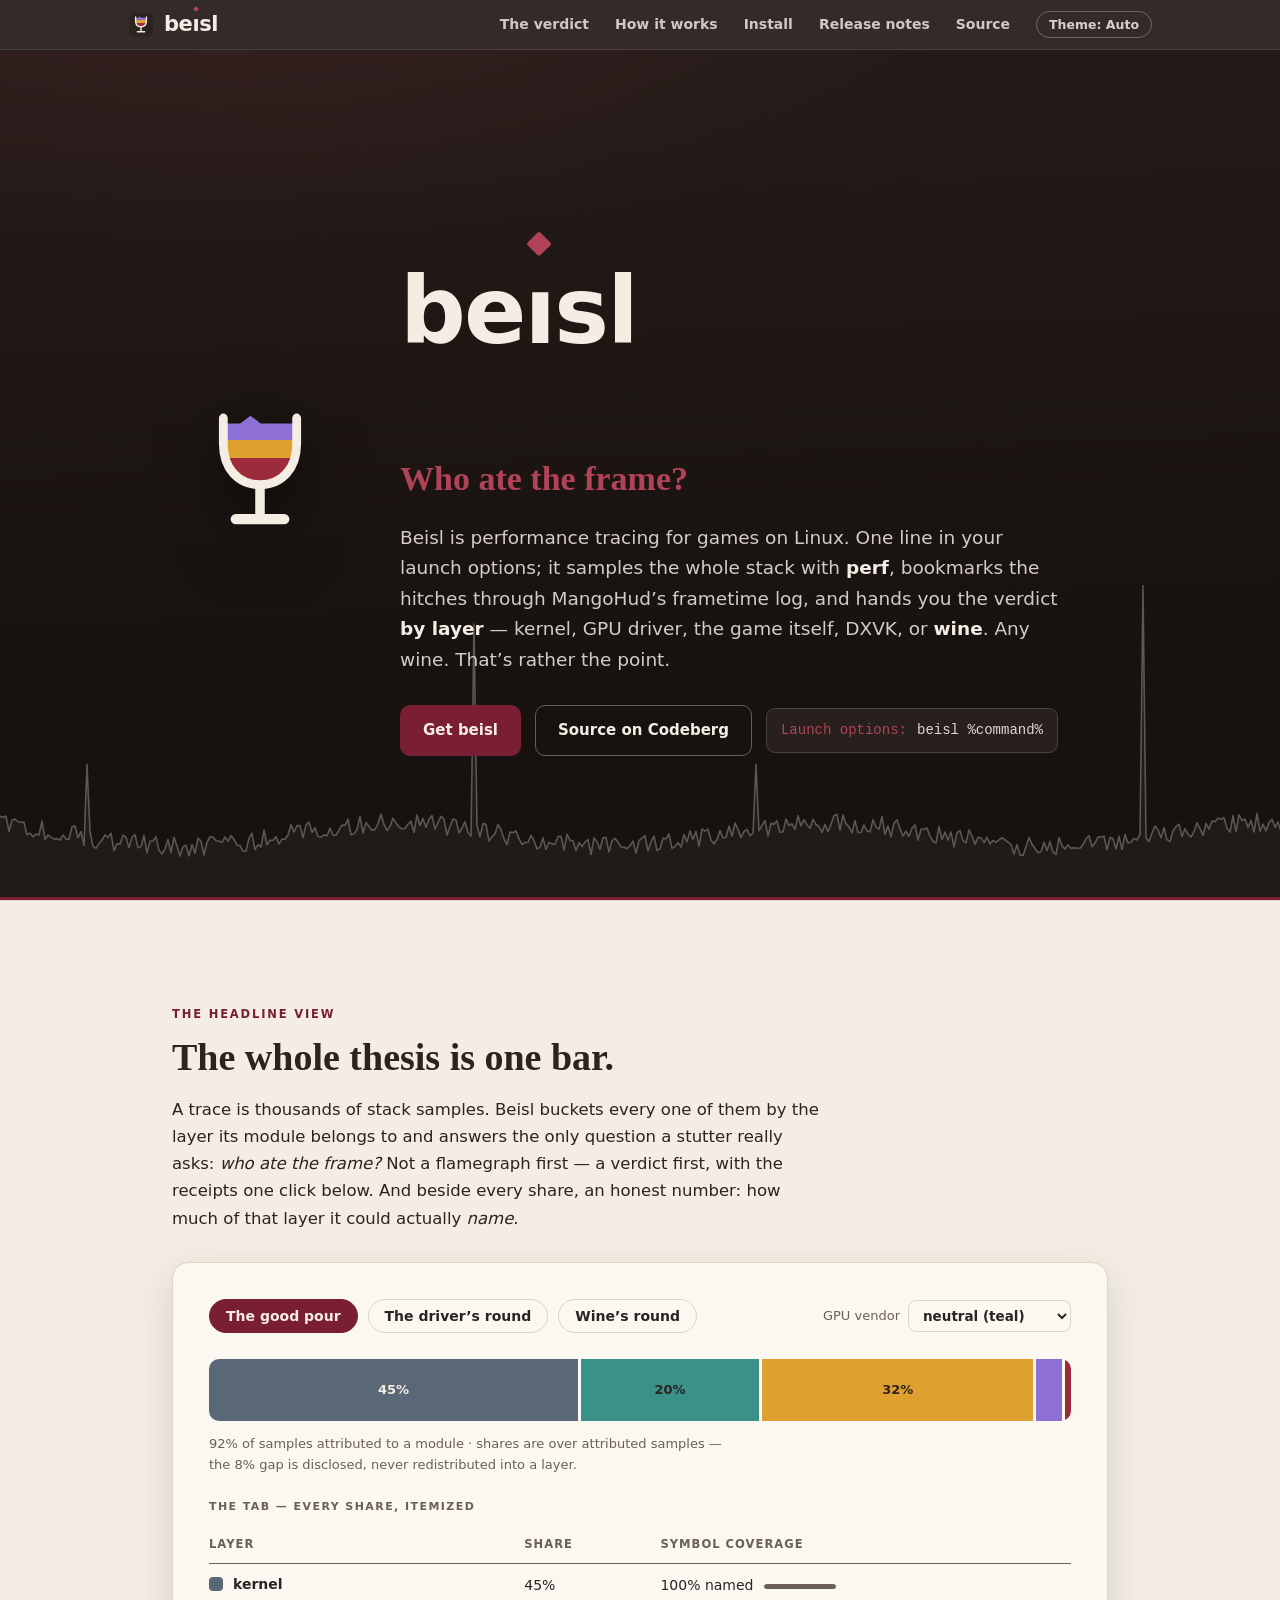
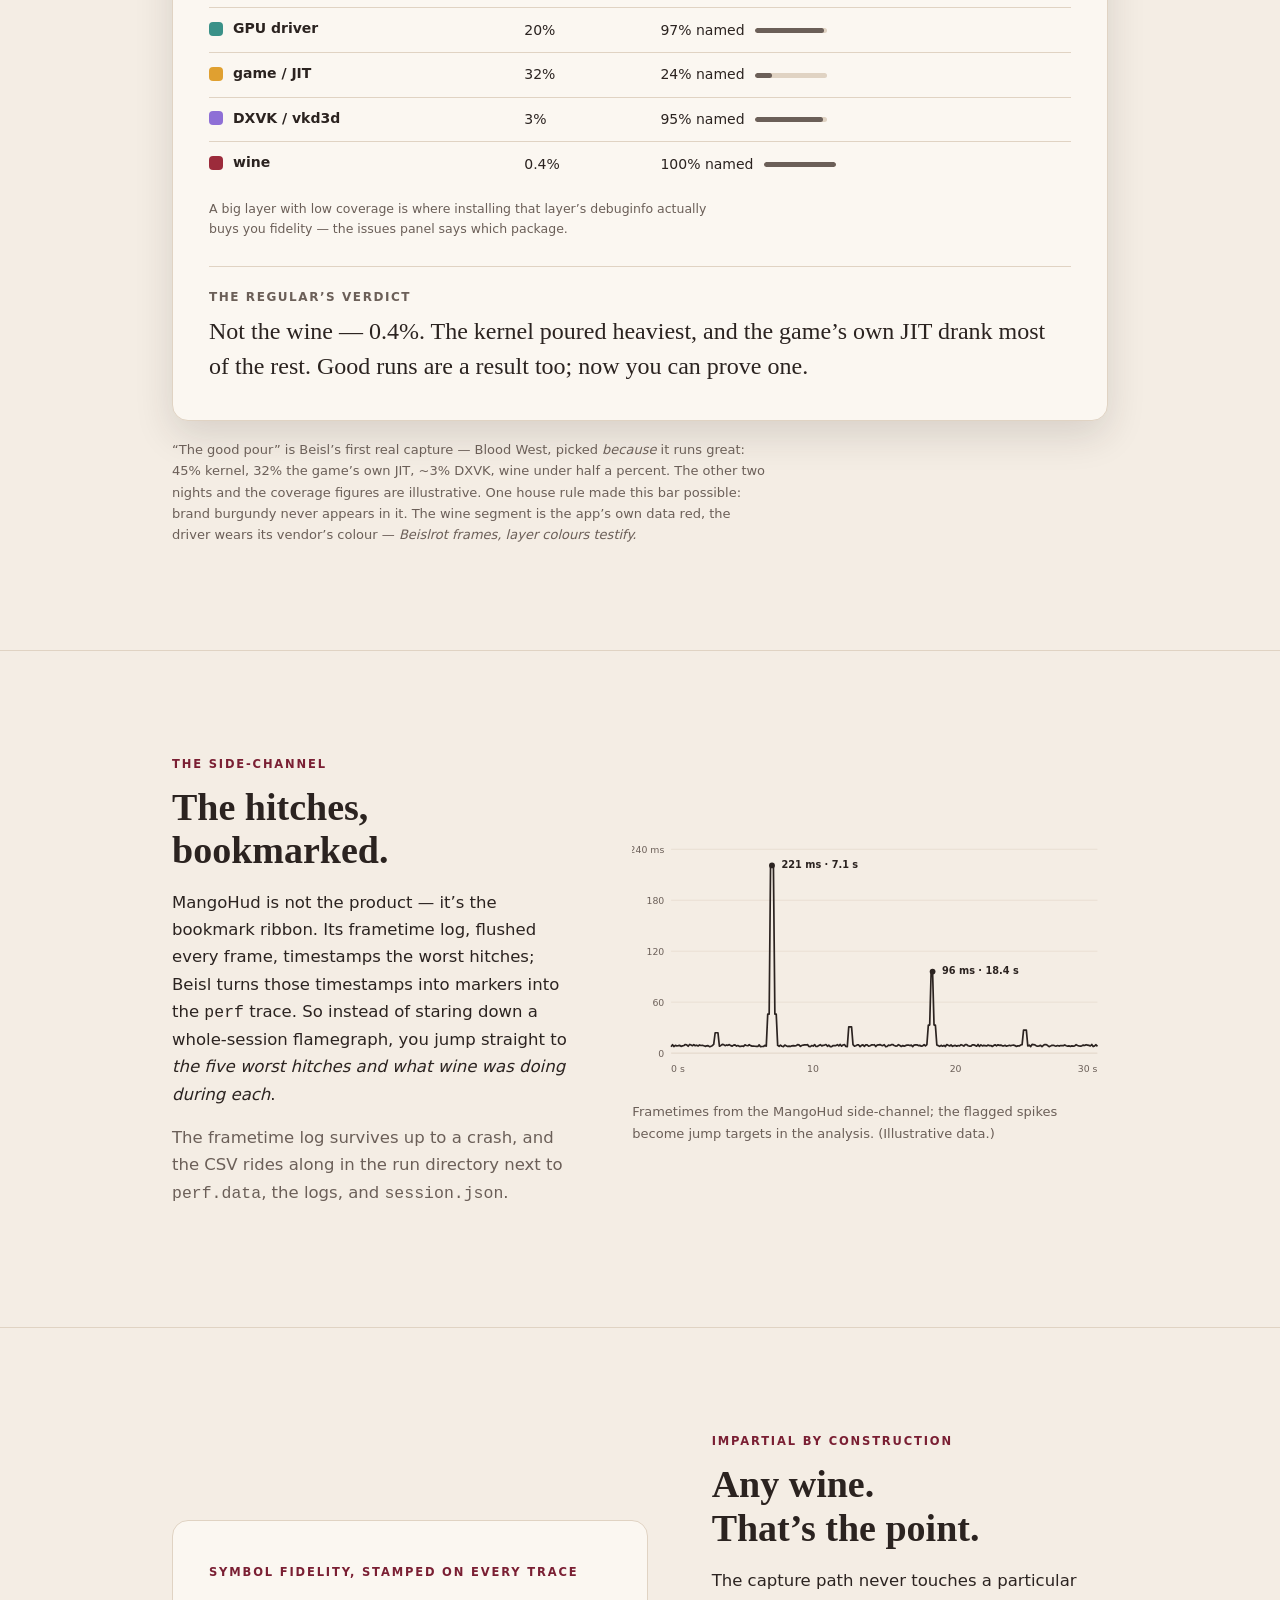
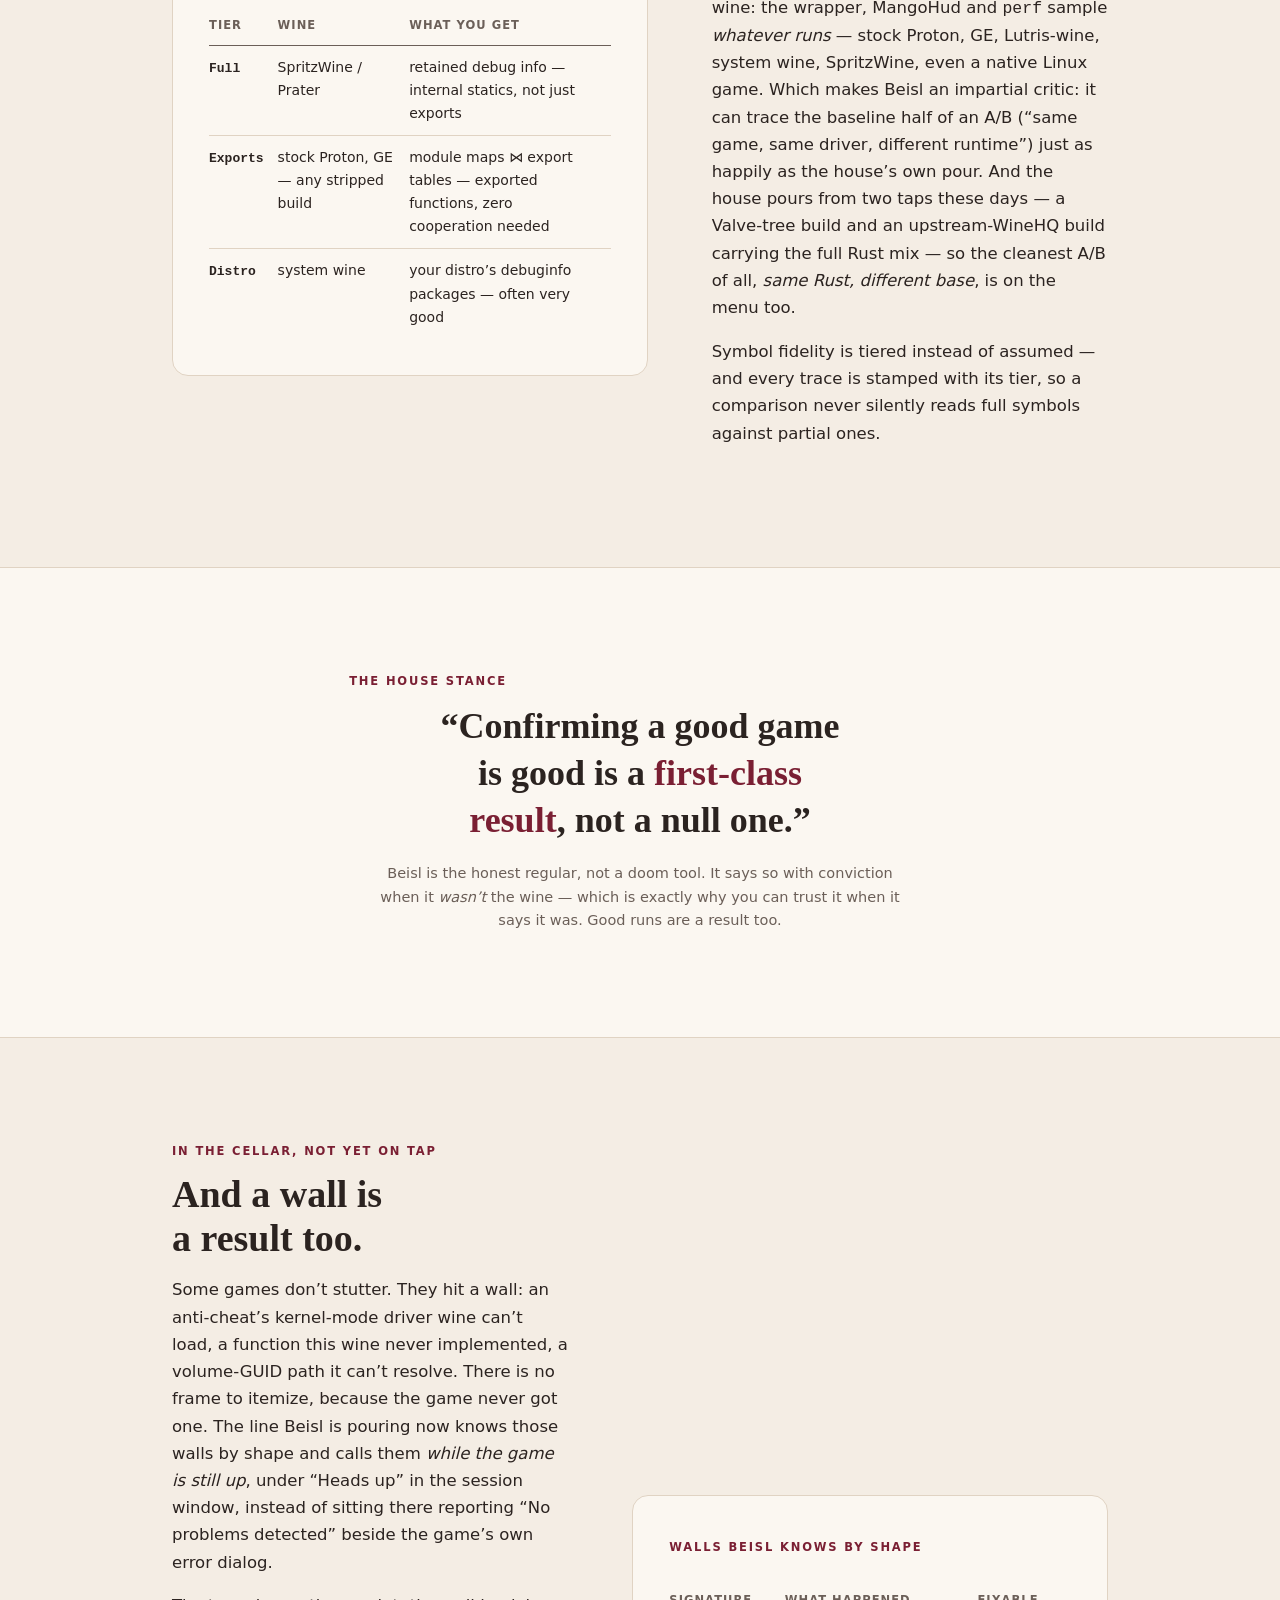
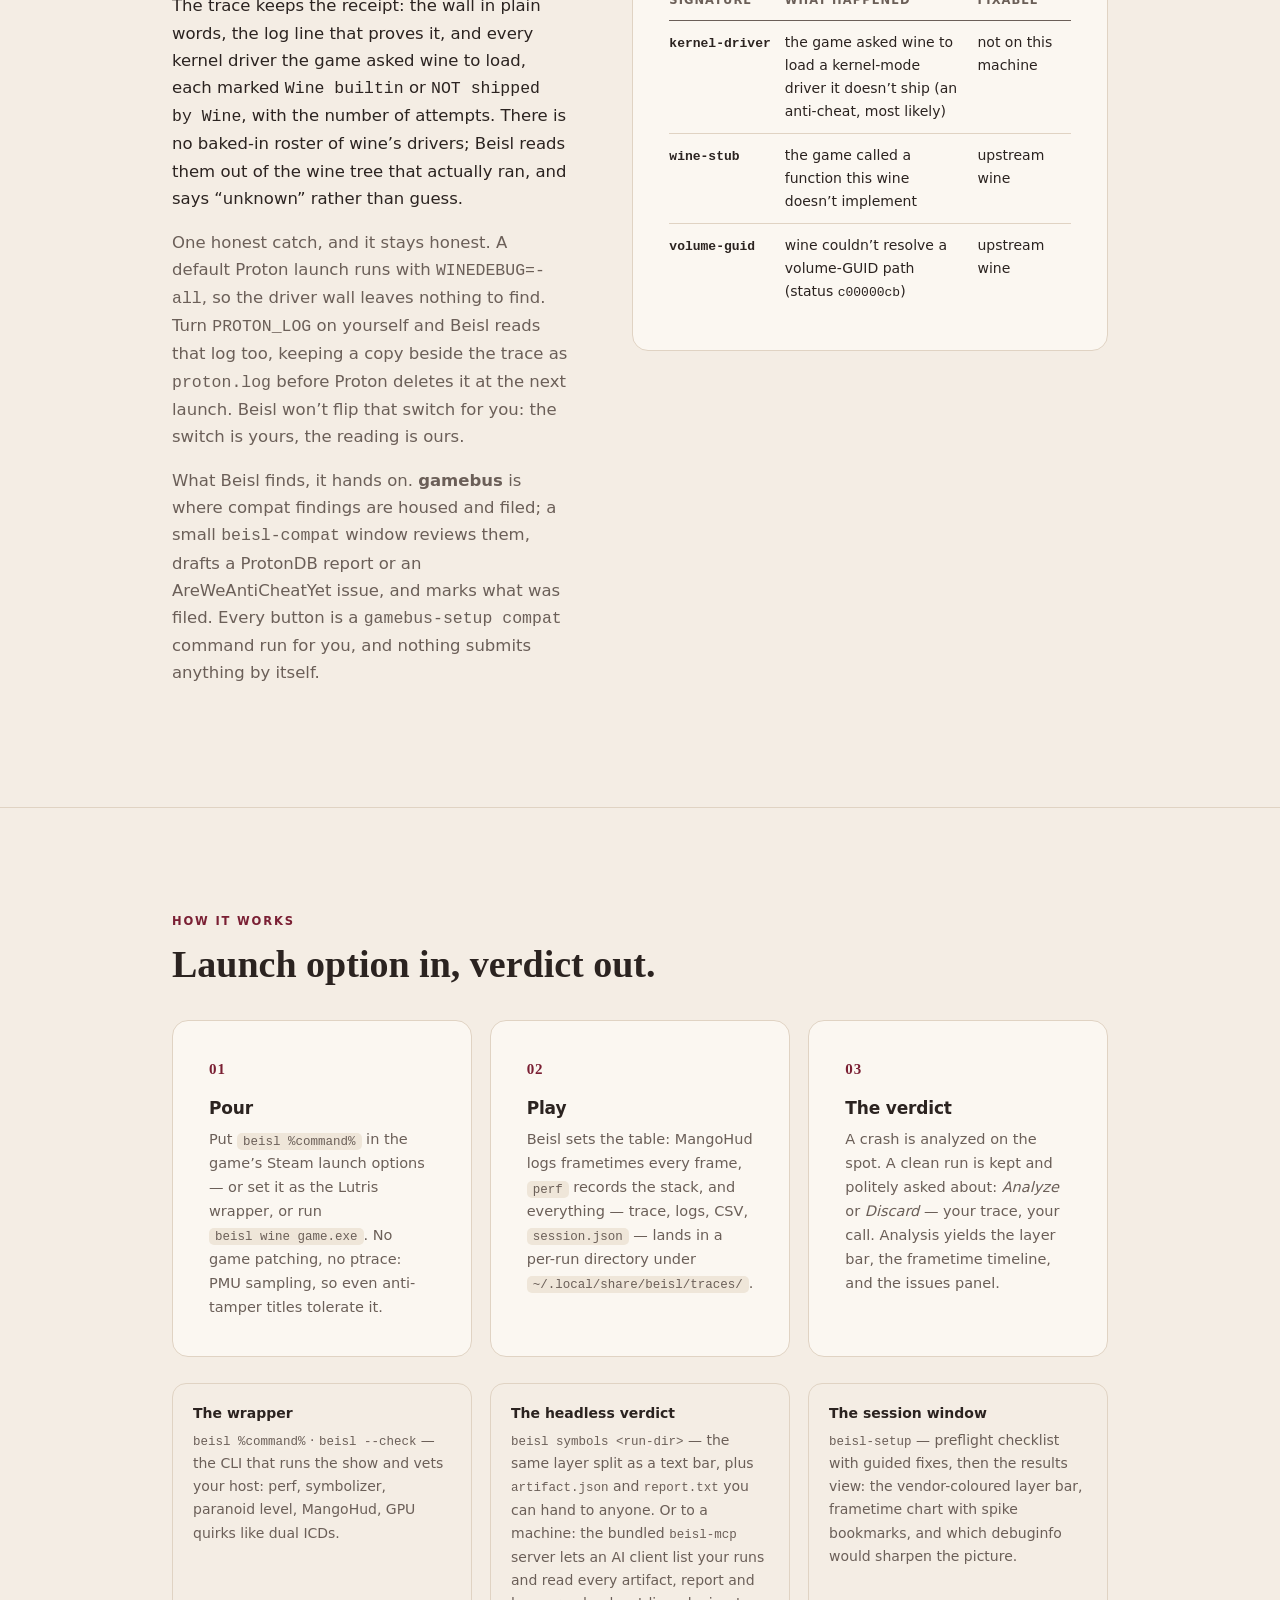
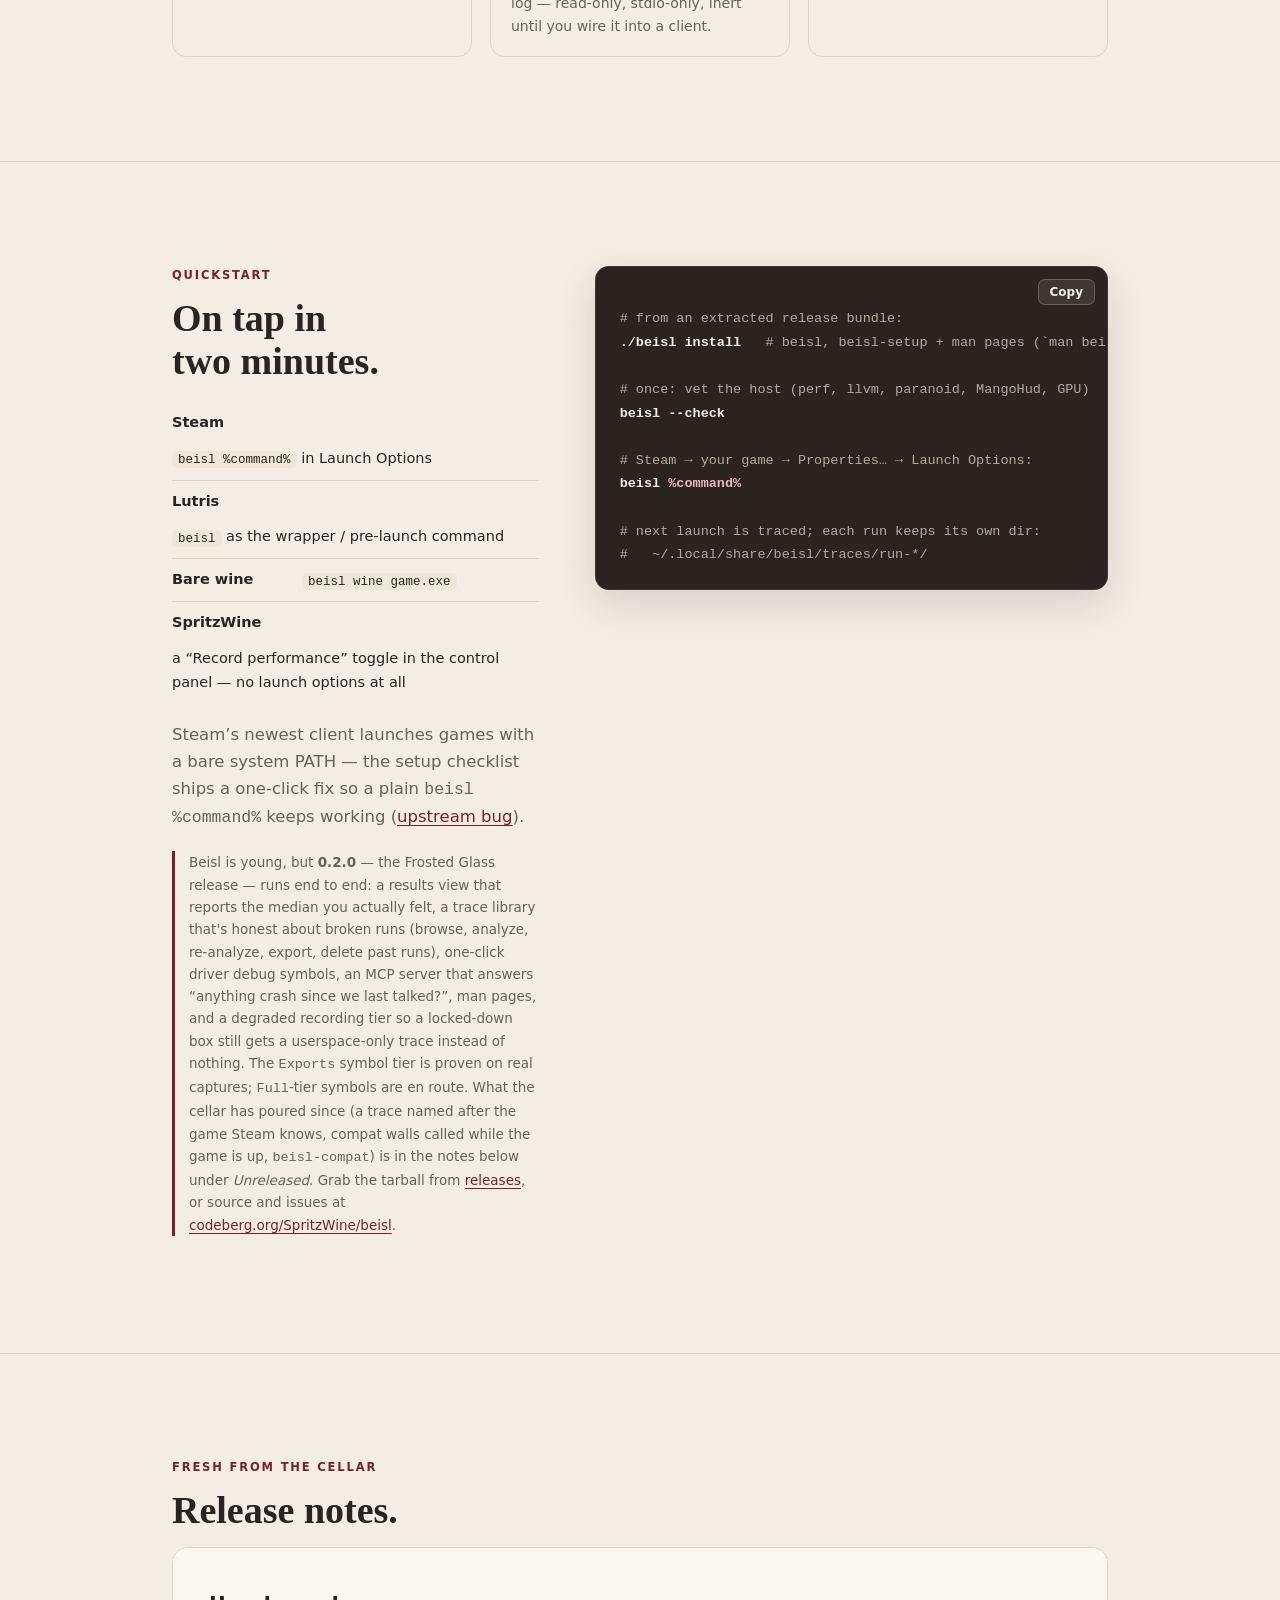
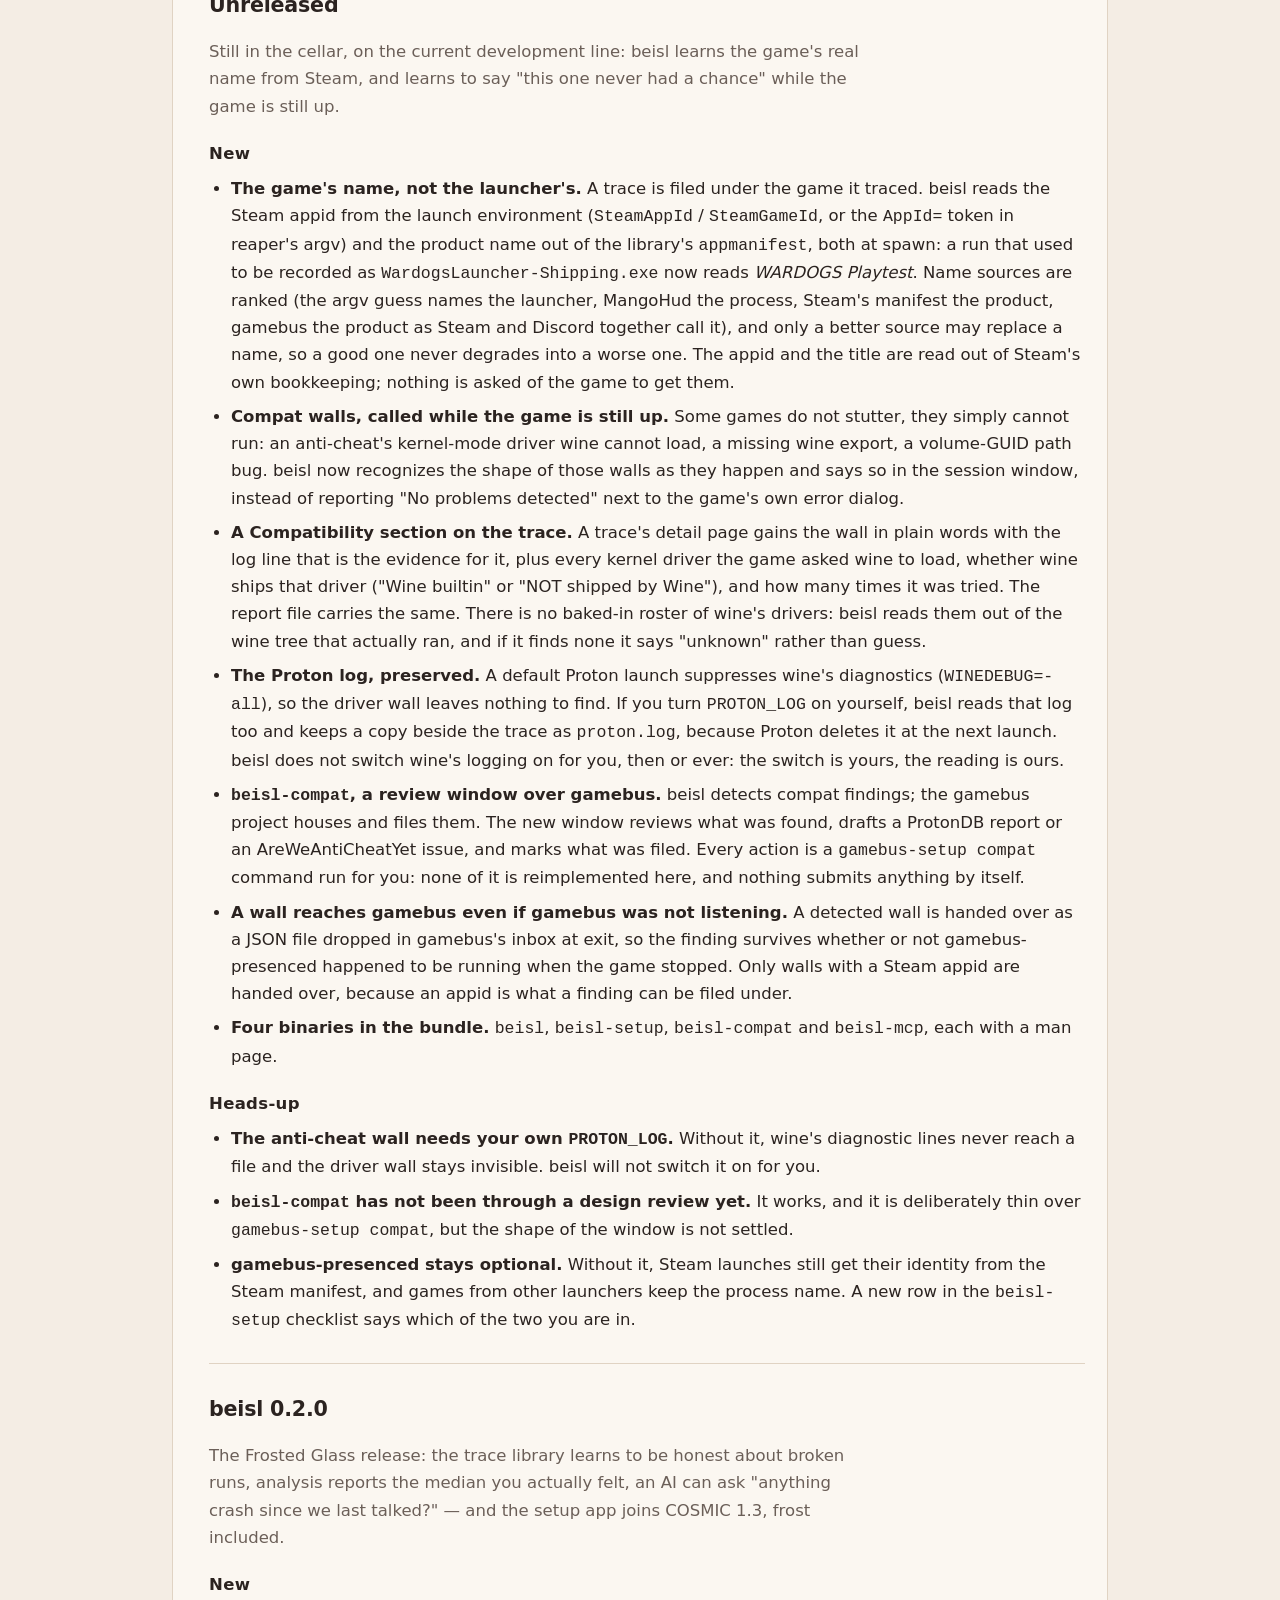
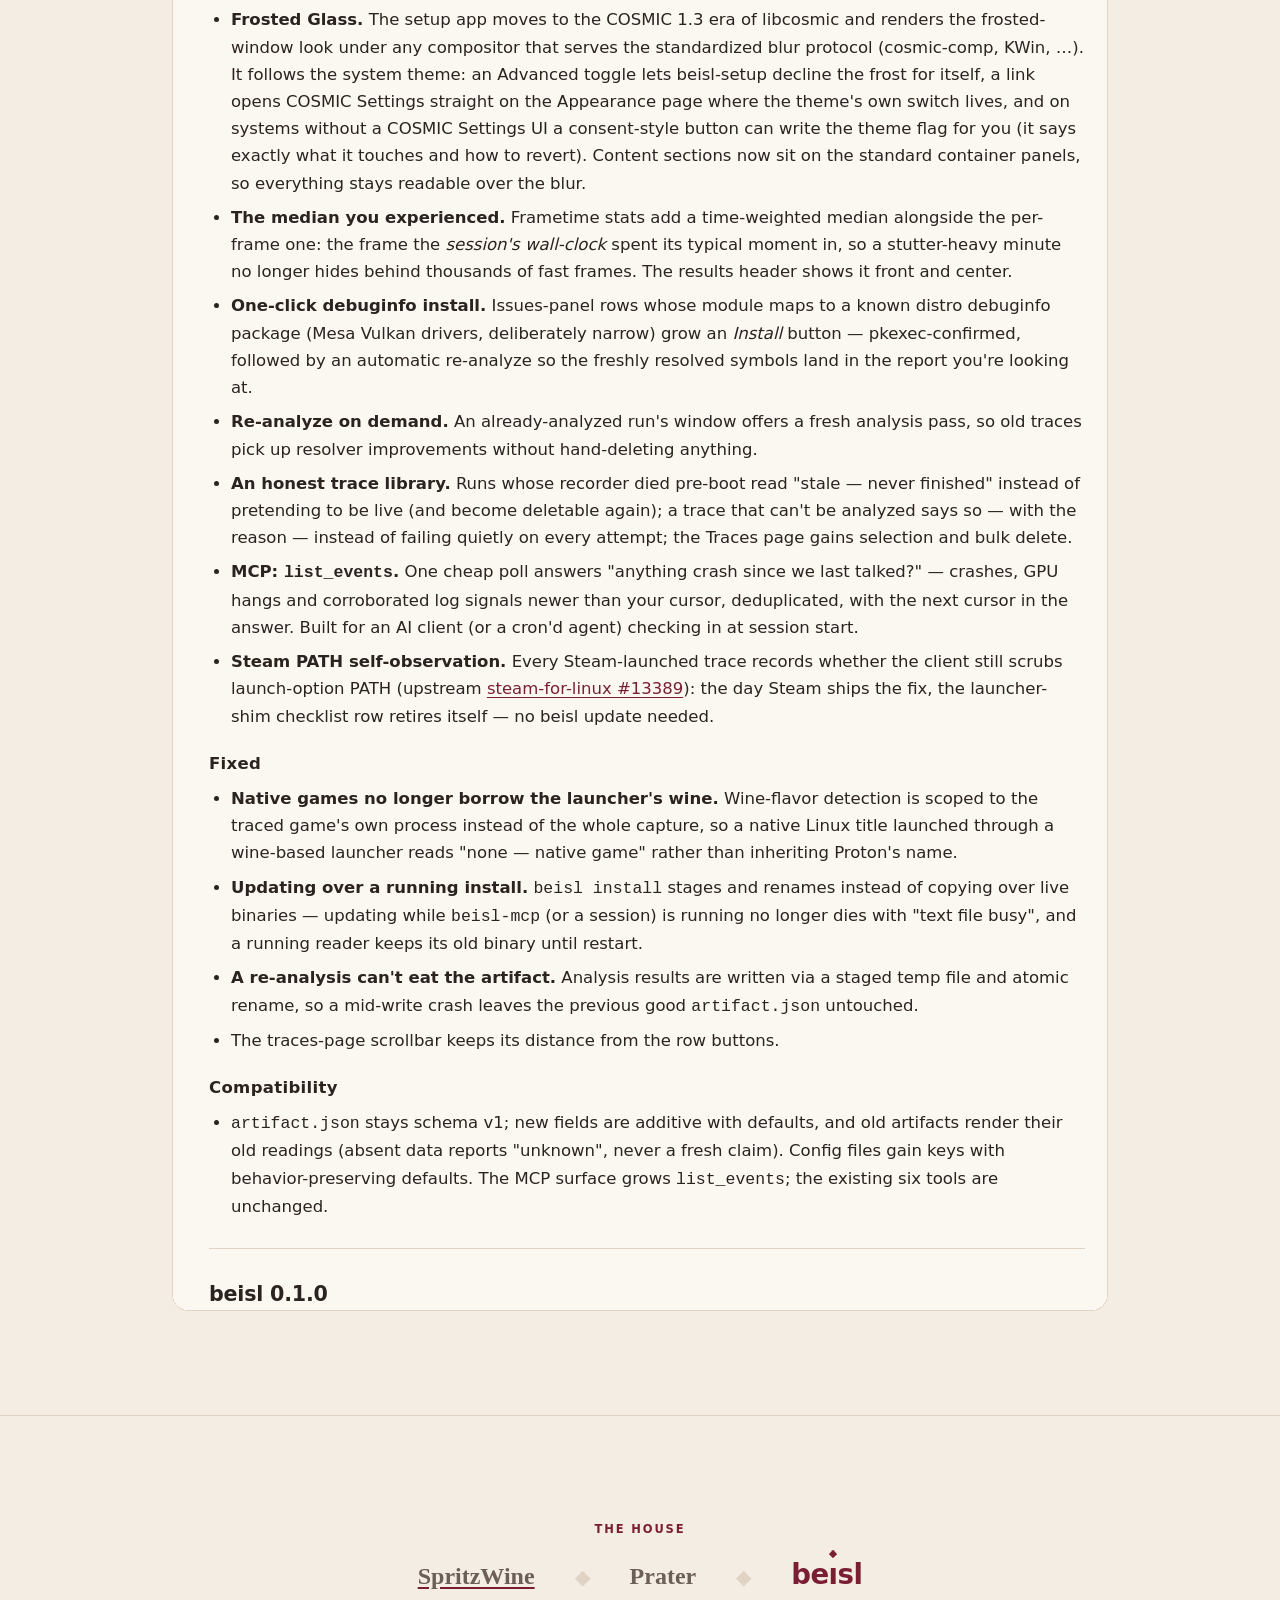
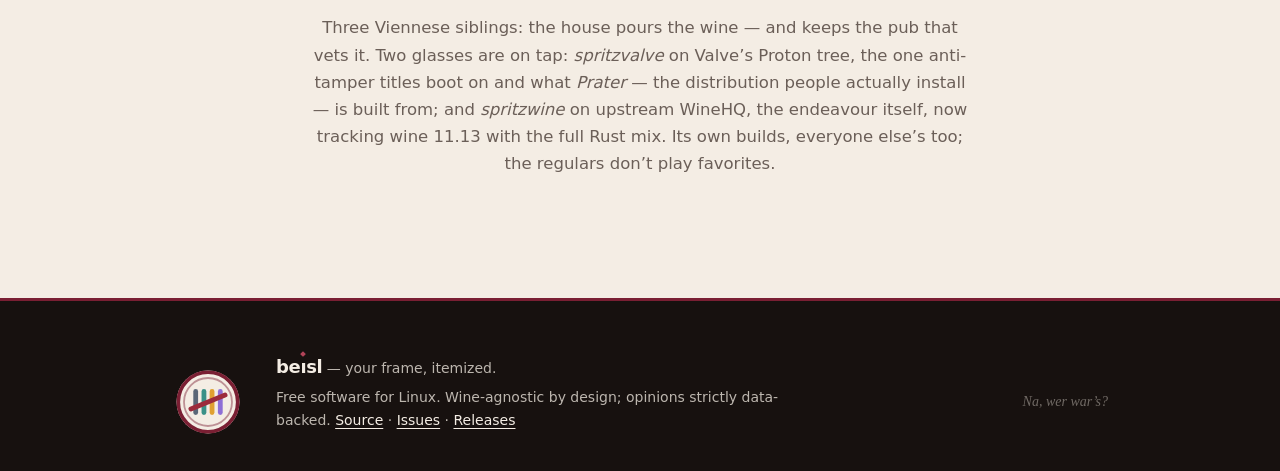
==== commit 1da7634d: "page: a wall is a result too, and the page says so The development line learned the game's real name" ====
--- a/index.html
+++ b/index.html
@@ -259,6 +259,73 @@
   </div>
 </section>
 
+<!-- ======================= COMPAT WALLS ======================= -->
+<section id="walls" aria-labelledby="walls-h">
+  <div class="wrap split">
+    <div>
+      <p class="kicker">In the cellar, not yet on tap</p>
+      <h2 id="walls-h">And a wall is a result too.</h2>
+      <p>
+        Some games don’t stutter. They hit a wall: an anti-cheat’s kernel-mode
+        driver wine can’t load, a function this wine never implemented, a
+        volume-GUID path it can’t resolve. There is no frame to itemize,
+        because the game never got one. The line Beisl is pouring now knows
+        those walls by shape and calls them <em>while the game is still up</em>,
+        under “Heads up” in the session window, instead of sitting there
+        reporting “No problems detected” beside the game’s own error dialog.
+      </p>
+      <p>
+        The trace keeps the receipt: the wall in plain words, the log line that
+        proves it, and every kernel driver the game asked wine to load, each
+        marked <code>Wine builtin</code> or <code>NOT shipped by Wine</code>,
+        with the number of attempts. There is no baked-in roster of wine’s
+        drivers; Beisl reads them out of the wine tree that actually ran, and
+        says “unknown” rather than guess.
+      </p>
+      <p class="muted">
+        One honest catch, and it stays honest. A default Proton launch runs with
+        <code>WINEDEBUG=-all</code>, so the driver wall leaves nothing to find.
+        Turn <code>PROTON_LOG</code> on yourself and Beisl reads that log too,
+        keeping a copy beside the trace as <code>proton.log</code> before Proton
+        deletes it at the next launch. Beisl won’t flip that switch for you:
+        the switch is yours, the reading is ours.
+      </p>
+      <p class="muted">
+        What Beisl finds, it hands on. <b>gamebus</b> is where compat findings
+        are housed and filed; a small <code>beisl-compat</code> window reviews
+        them, drafts a ProtonDB report or an AreWeAntiCheatYet issue, and marks
+        what was filed. Every button is a <code>gamebus-setup compat</code>
+        command run for you, and nothing submits anything by itself.
+      </p>
+    </div>
+    <div class="card">
+      <table class="tier-table">
+        <caption class="kicker" style="caption-side:top;text-align:left;padding-bottom:12px;">Walls Beisl knows by shape</caption>
+        <thead>
+          <tr><th scope="col">Signature</th><th scope="col">What happened</th><th scope="col">Fixable</th></tr>
+        </thead>
+        <tbody>
+          <tr>
+            <th scope="row"><span class="tier-name">kernel-driver</span></th>
+            <td>the game asked wine to load a kernel-mode driver it doesn’t ship (an anti-cheat, most likely)</td>
+            <td>not on this machine</td>
+          </tr>
+          <tr>
+            <th scope="row"><span class="tier-name">wine-stub</span></th>
+            <td>the game called a function this wine doesn’t implement</td>
+            <td>upstream wine</td>
+          </tr>
+          <tr>
+            <th scope="row"><span class="tier-name">volume-guid</span></th>
+            <td>wine couldn’t resolve a volume-GUID path (status <code>c00000cb</code>)</td>
+            <td>upstream wine</td>
+          </tr>
+        </tbody>
+      </table>
+    </div>
+  </div>
+</section>
+
 <!-- ======================= HOW IT WORKS ======================= -->
 <section id="how" aria-labelledby="how-h">
   <div class="wrap">
@@ -338,7 +405,10 @@
         man pages, and a degraded recording tier so a locked-down box still gets
         a userspace-only trace instead of nothing. The
         <code>Exports</code> symbol tier is proven on real captures;
-        <code>Full</code>-tier symbols are en route. Grab the tarball from
+        <code>Full</code>-tier symbols are en route. What the cellar has poured
+        since (a trace named after the game Steam knows, compat walls called
+        while the game is up, <code>beisl-compat</code>) is in the notes below
+        under <em>Unreleased</em>. Grab the tarball from
         <a href="https://codeberg.org/SpritzWine/beisl/releases" rel="external">releases</a>,
         or source and issues at
         <a href="https://codeberg.org/SpritzWine/beisl" rel="external">codeberg.org/SpritzWine/beisl</a>.
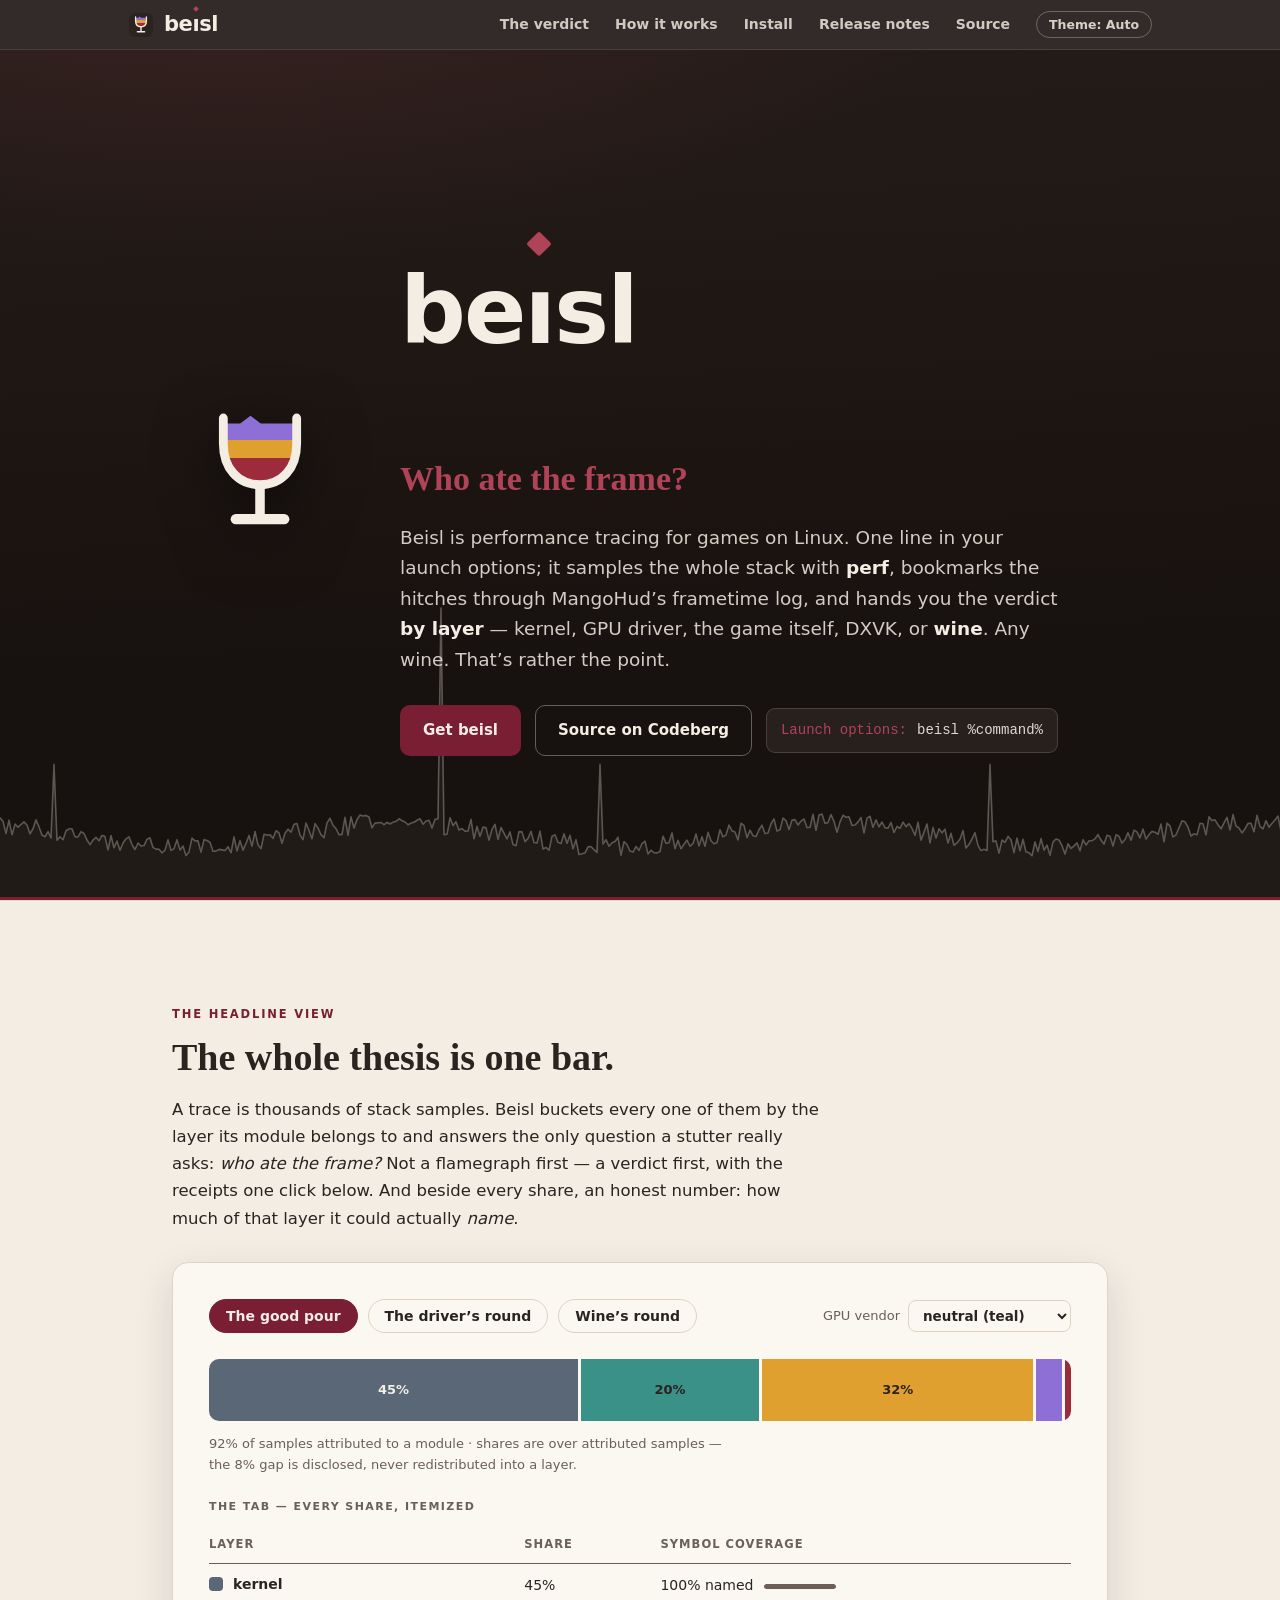
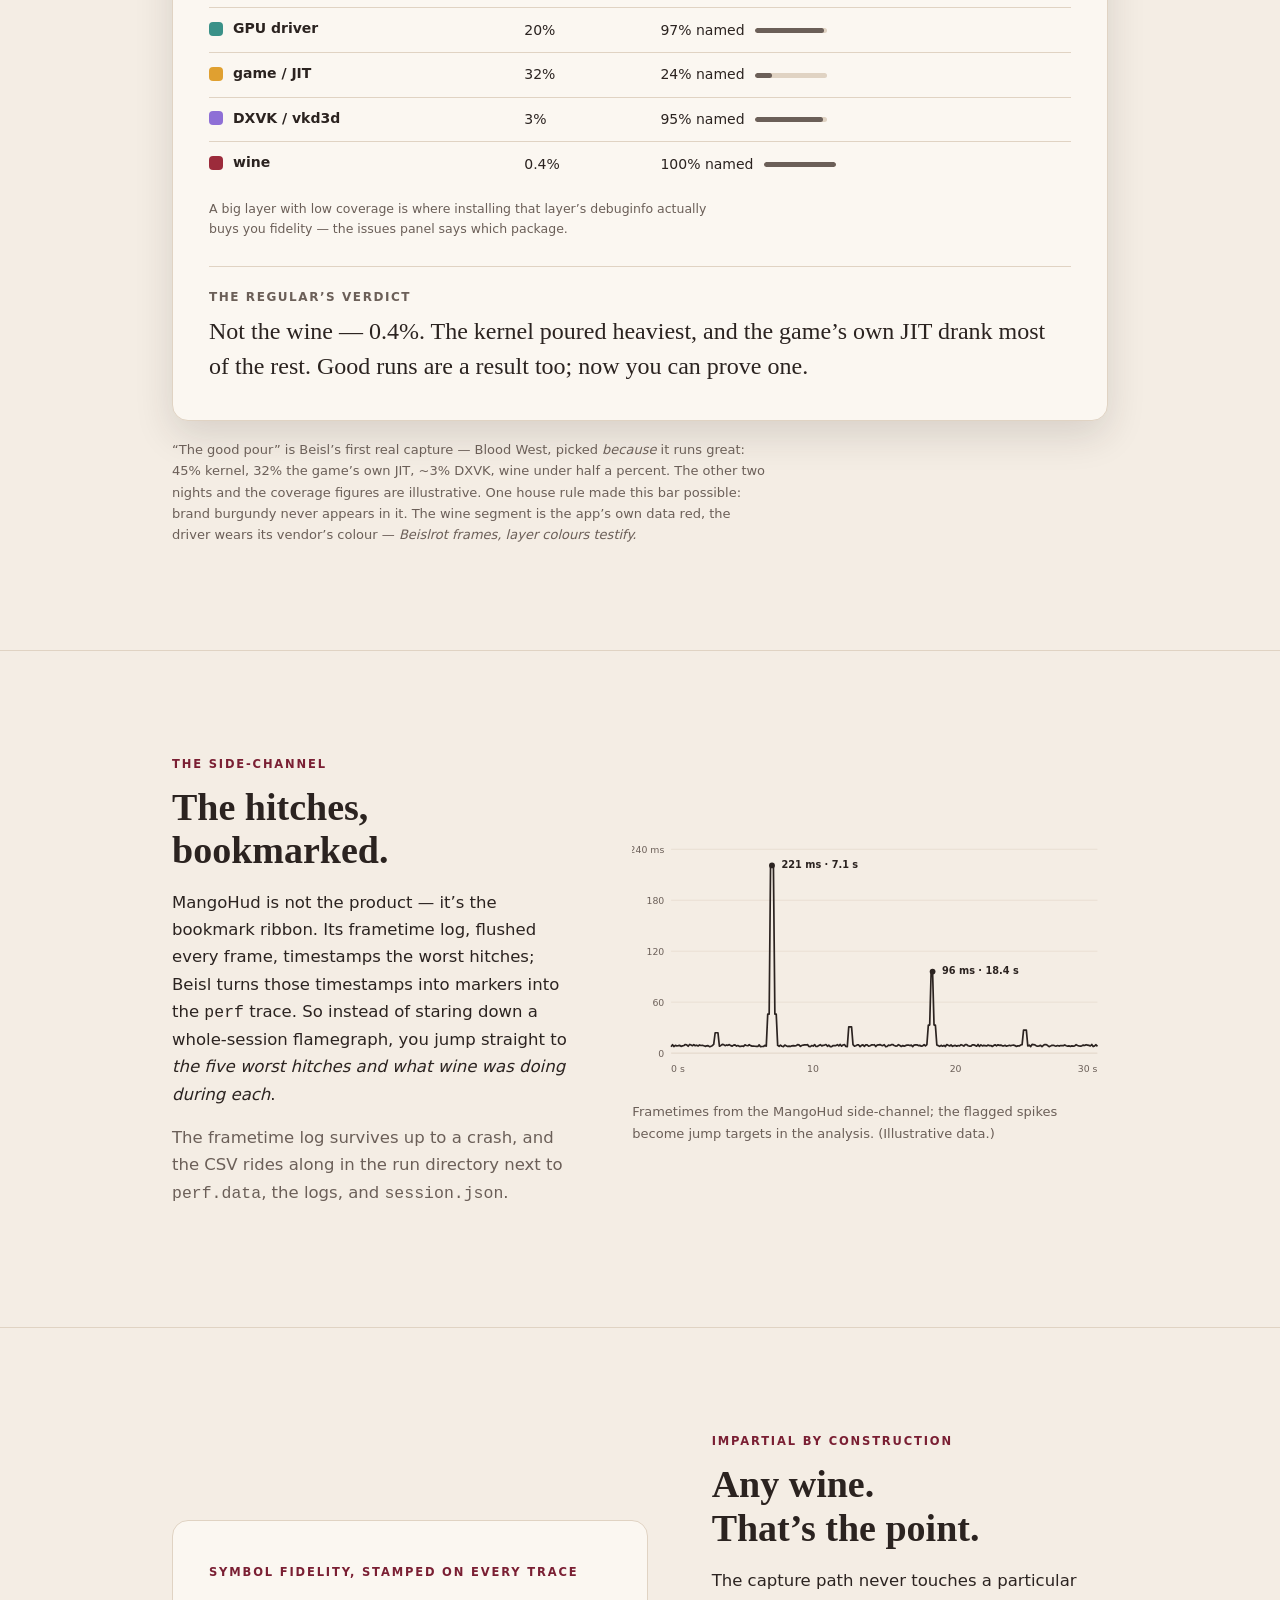
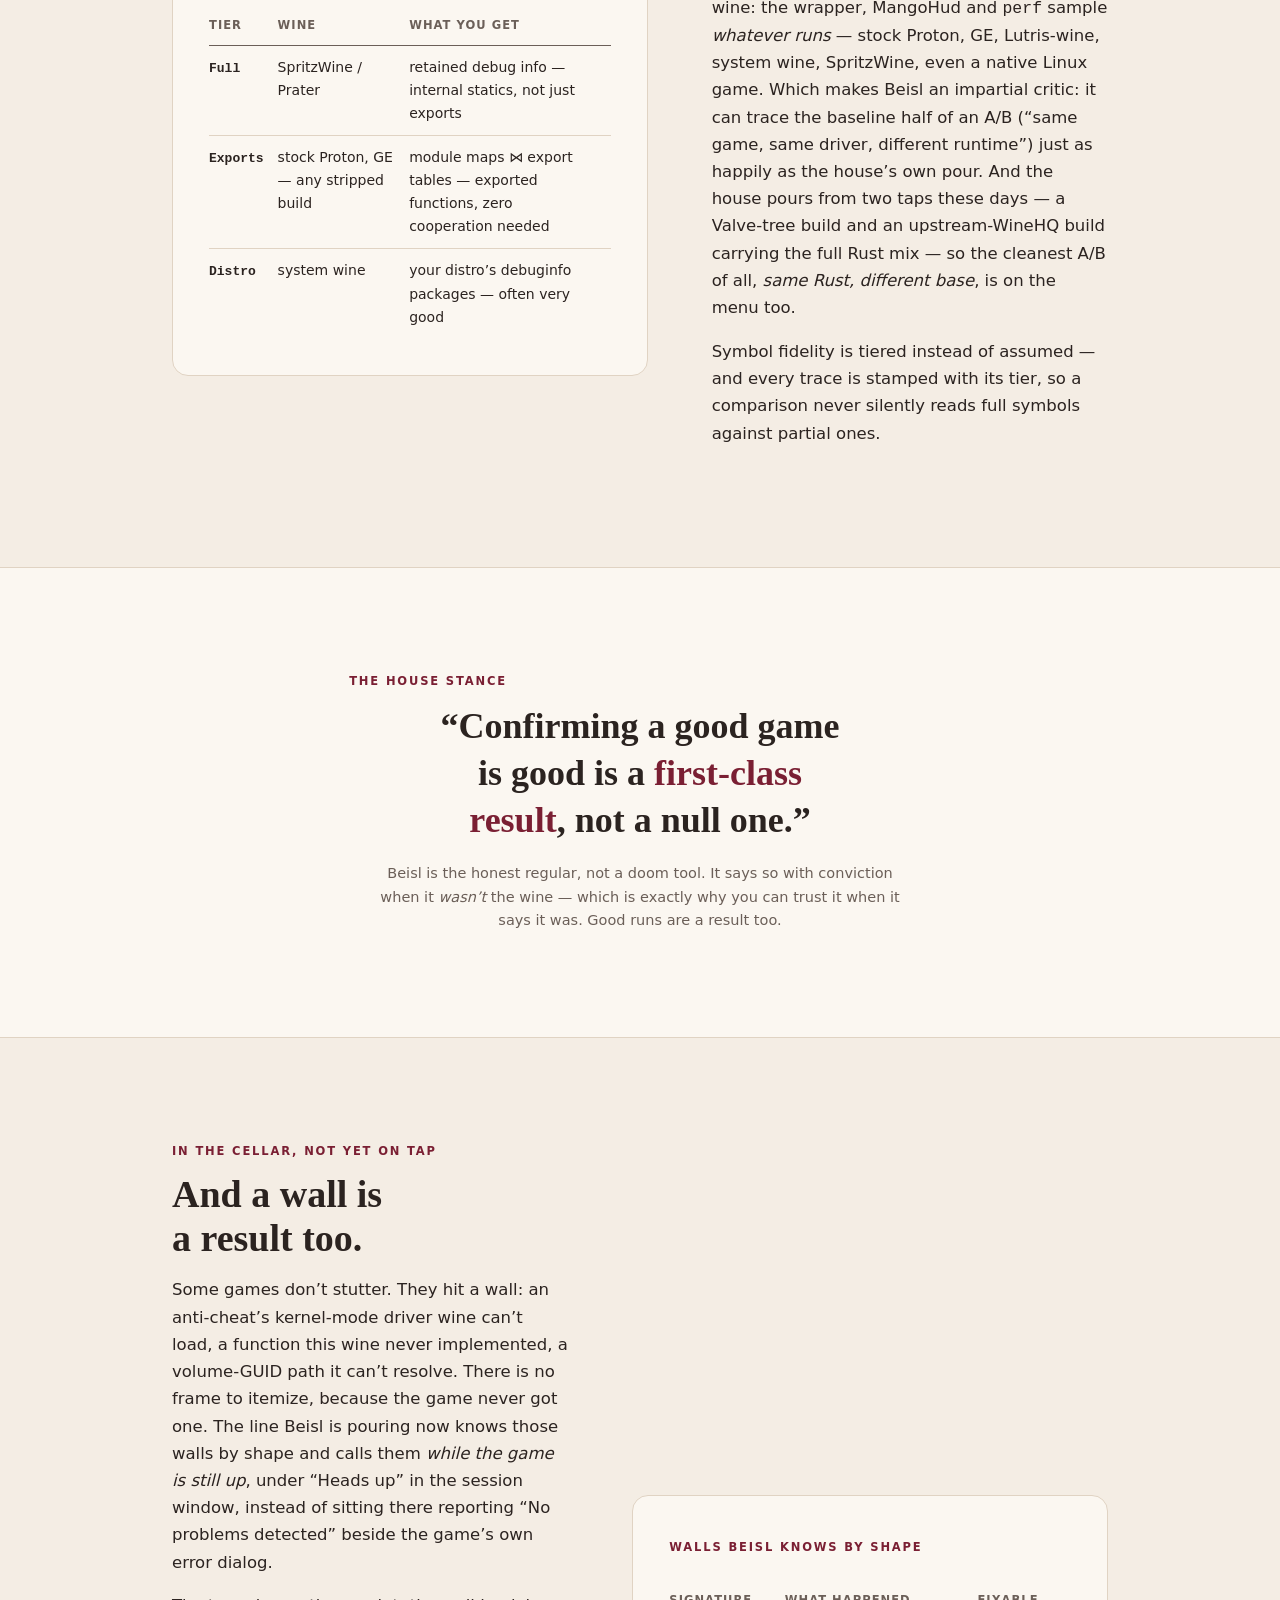
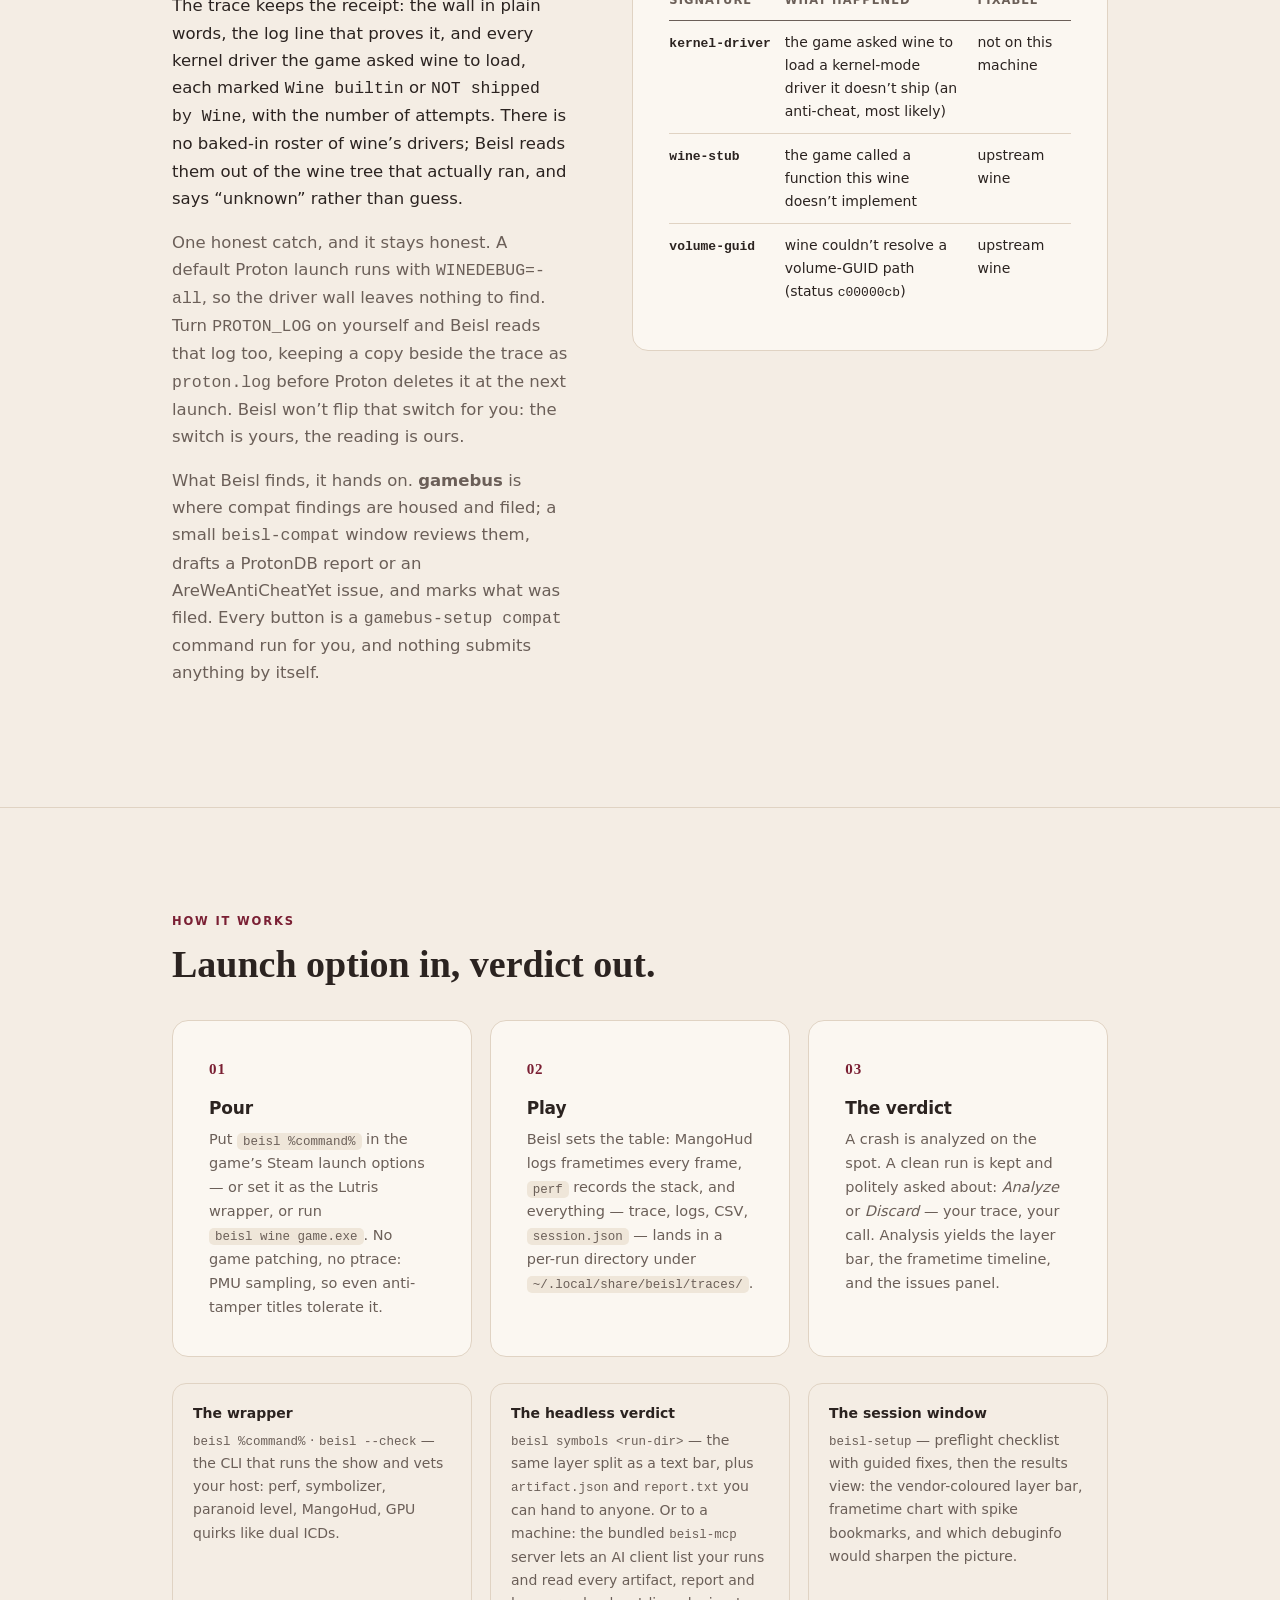
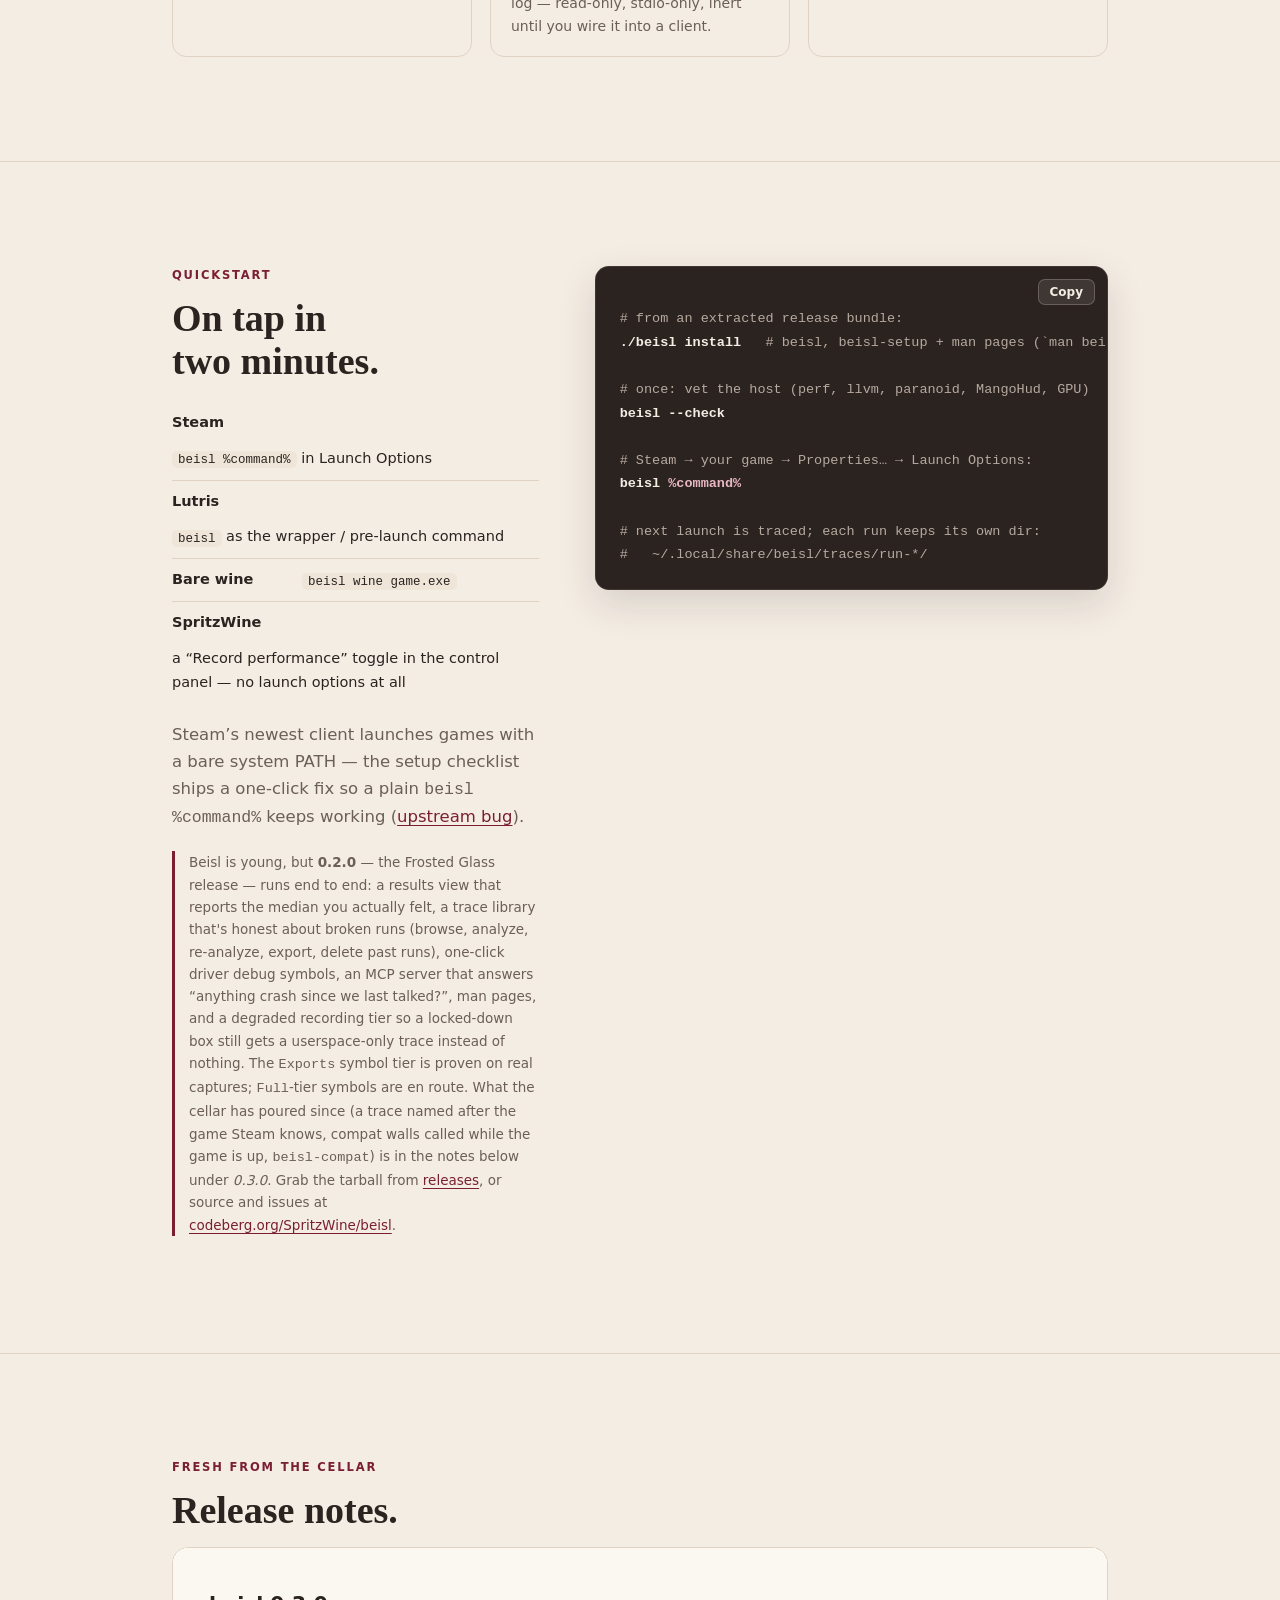
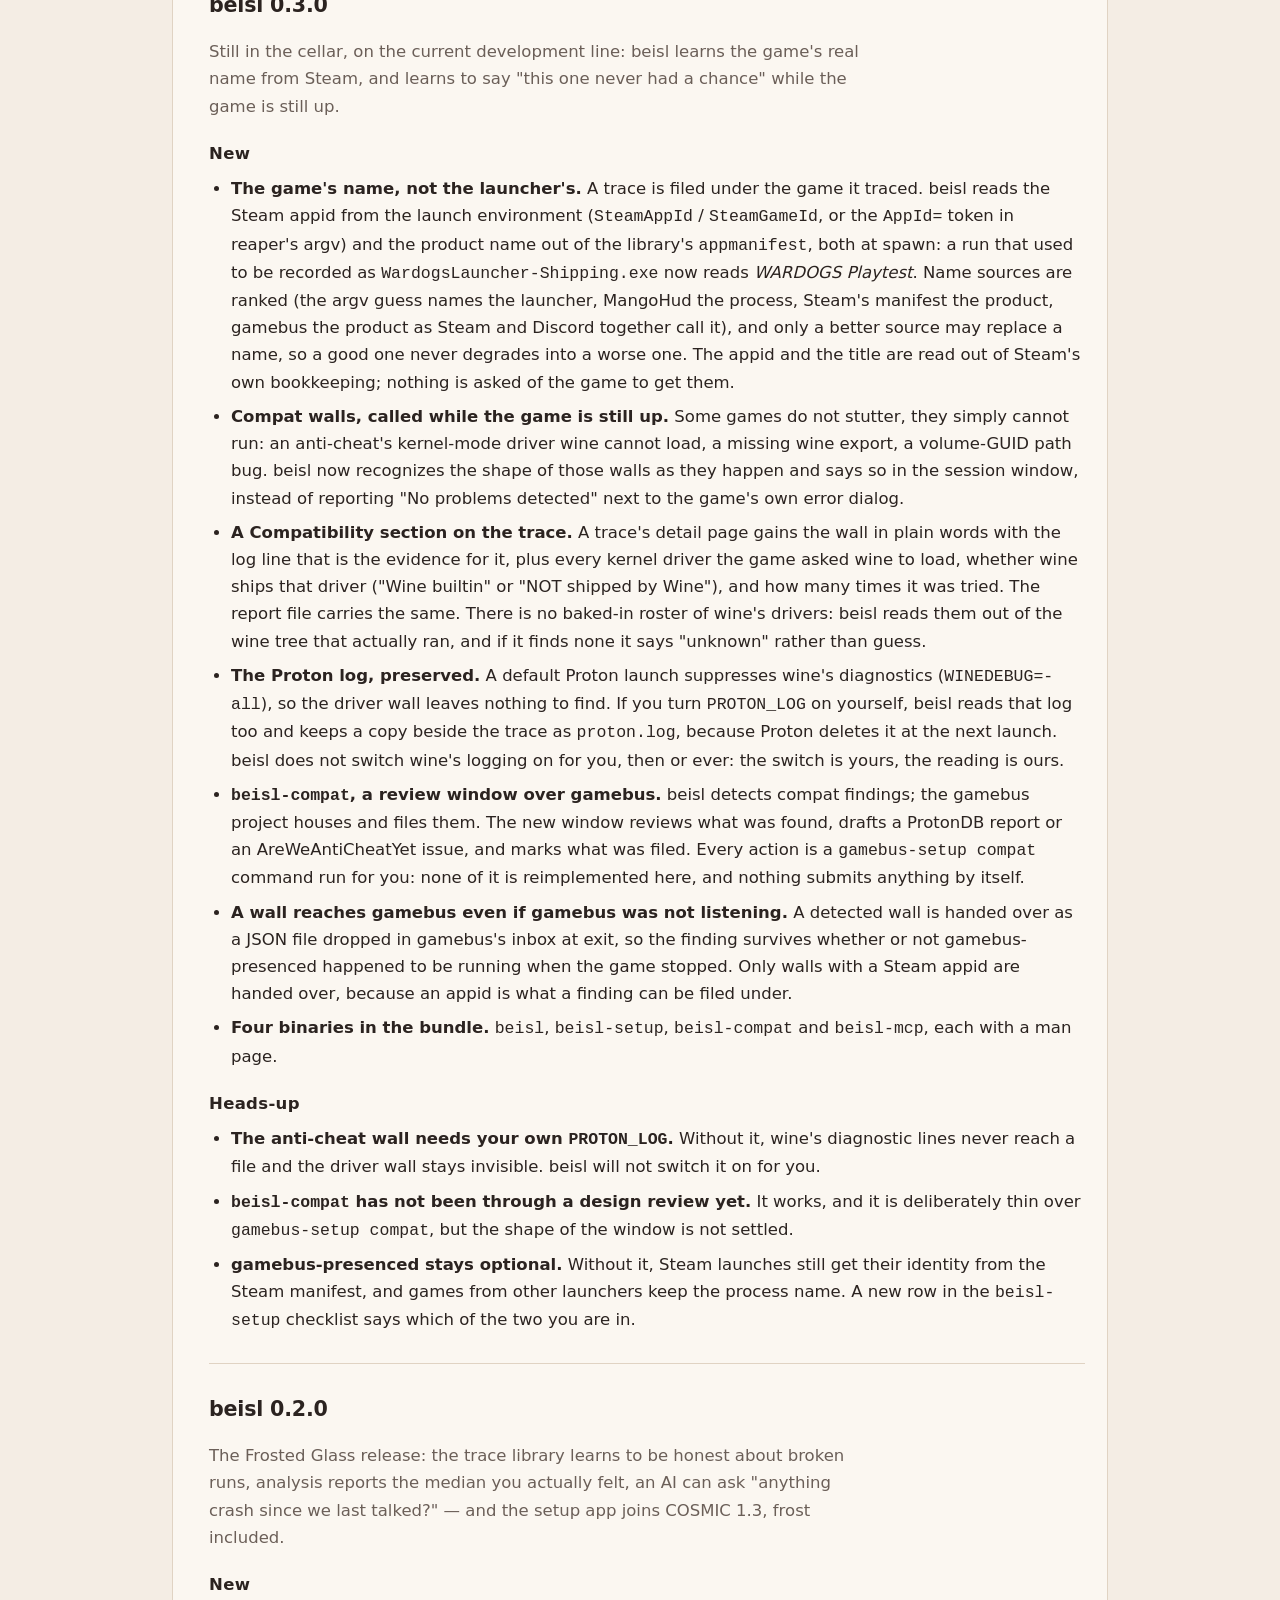
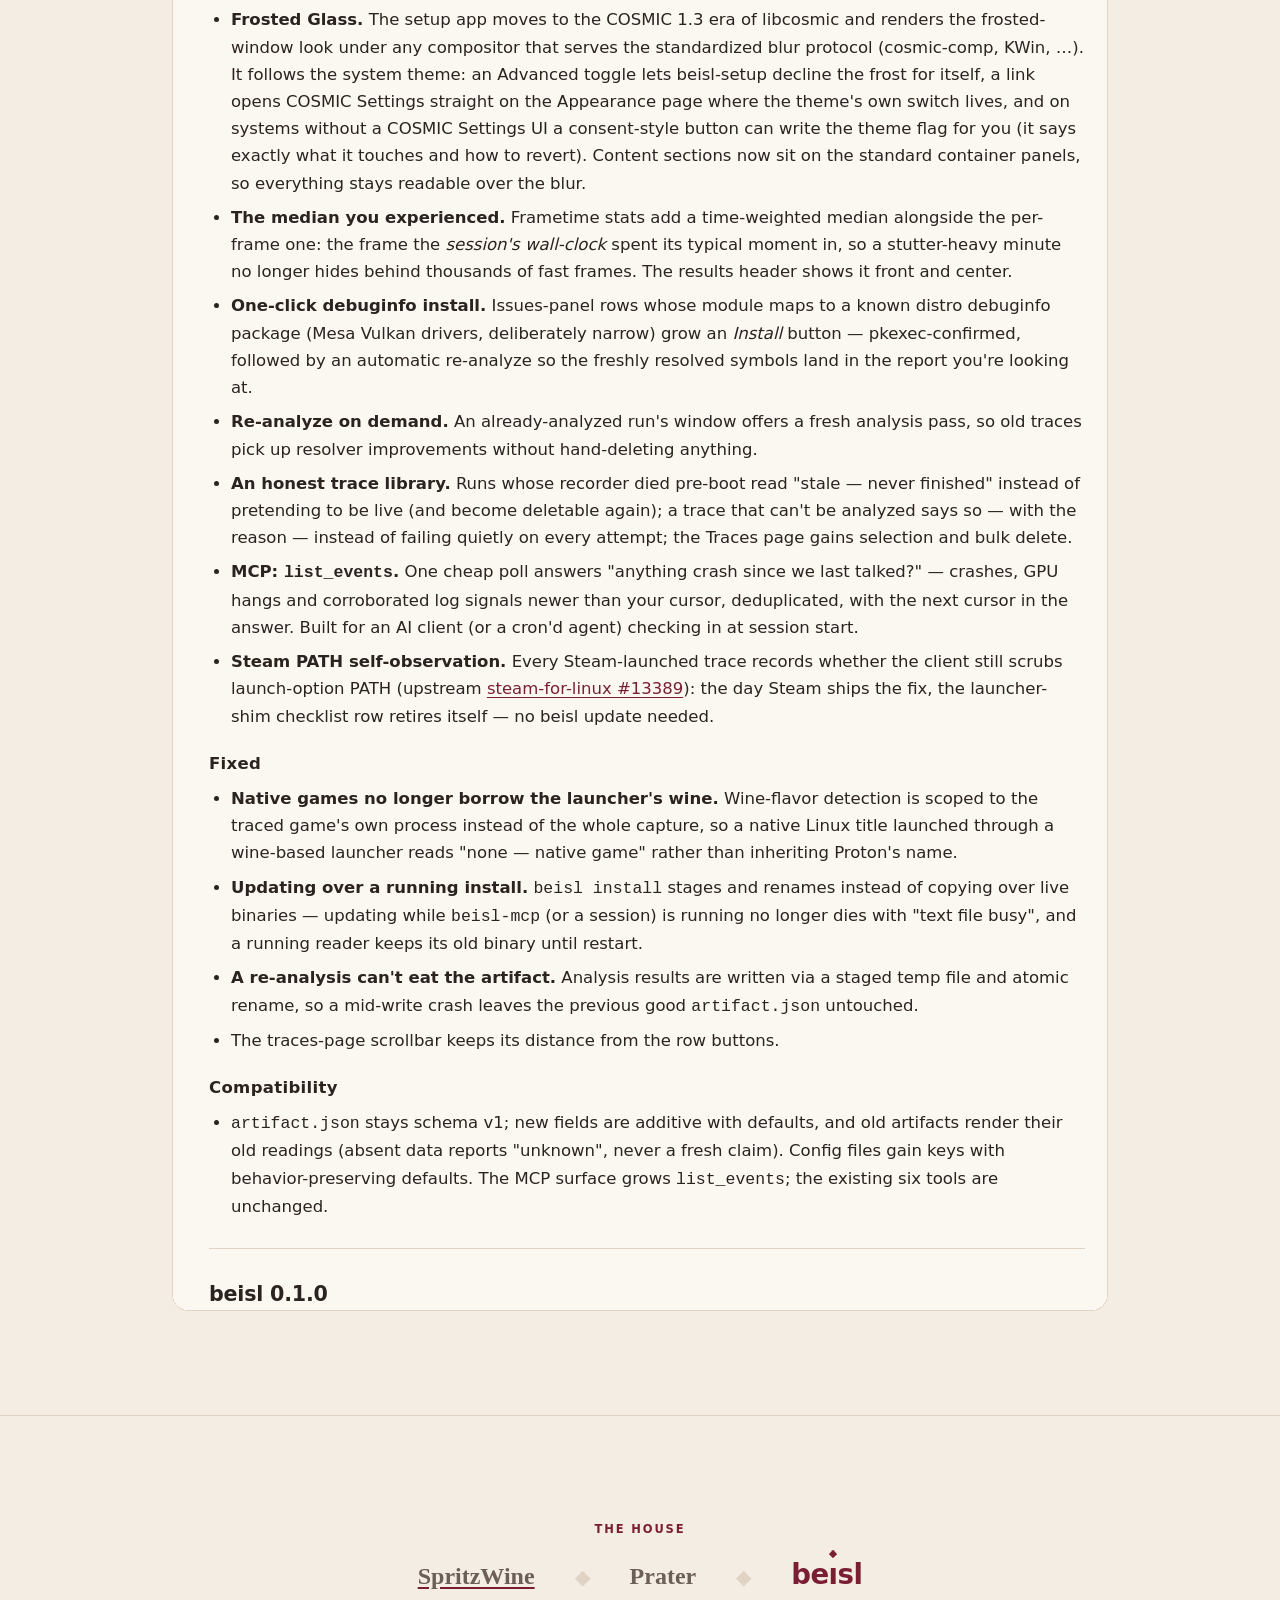
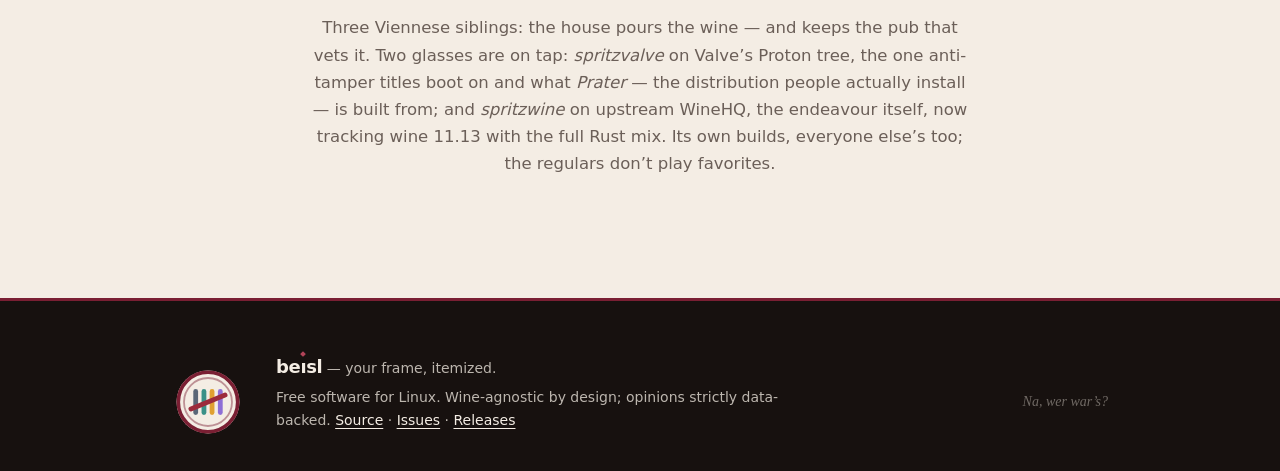
==== commit ed4ca7c3: "page: name the cellar's pour 0.3.0 The entry the site carries is the next version, not an unnamed on" ====
--- a/index.html
+++ b/index.html
@@ -408,7 +408,7 @@
         <code>Full</code>-tier symbols are en route. What the cellar has poured
         since (a trace named after the game Steam knows, compat walls called
         while the game is up, <code>beisl-compat</code>) is in the notes below
-        under <em>Unreleased</em>. Grab the tarball from
+        under <em>0.3.0</em>. Grab the tarball from
         <a href="https://codeberg.org/SpritzWine/beisl/releases" rel="external">releases</a>,
         or source and issues at
         <a href="https://codeberg.org/SpritzWine/beisl" rel="external">codeberg.org/SpritzWine/beisl</a>.
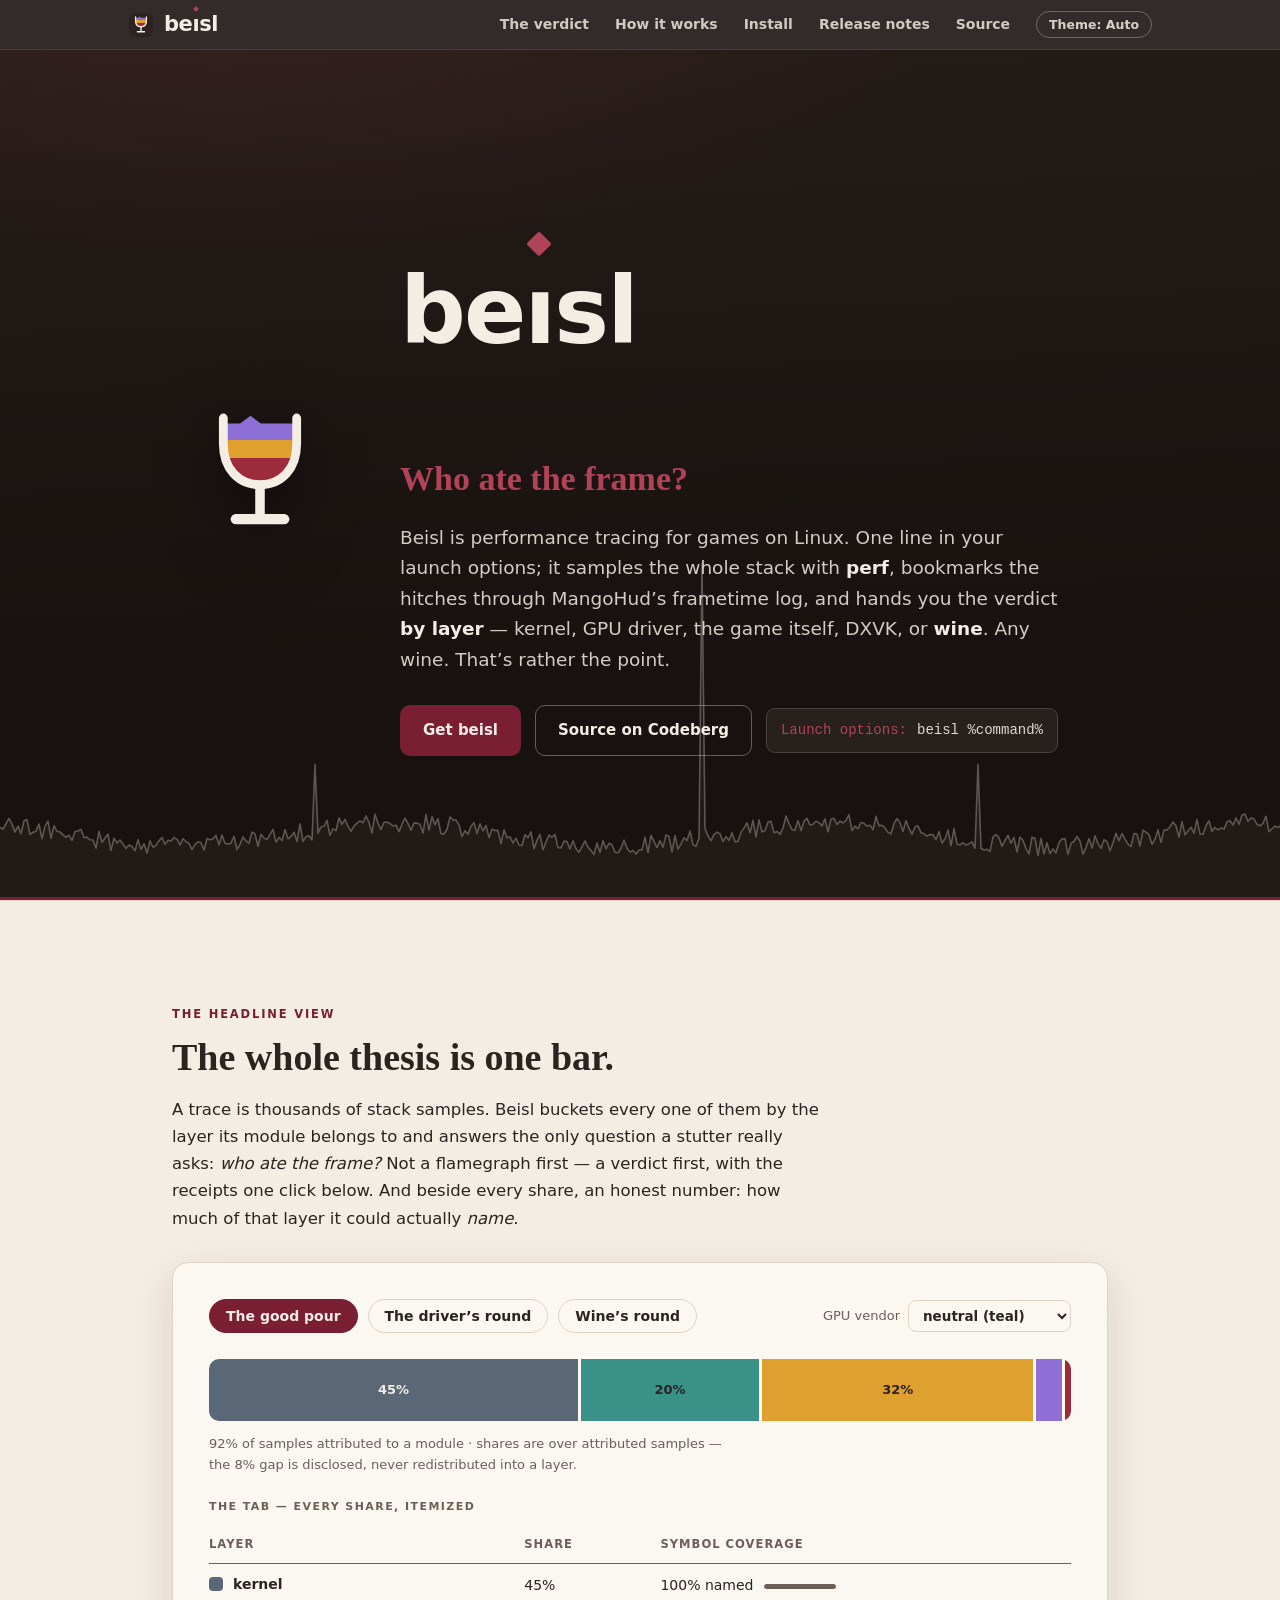
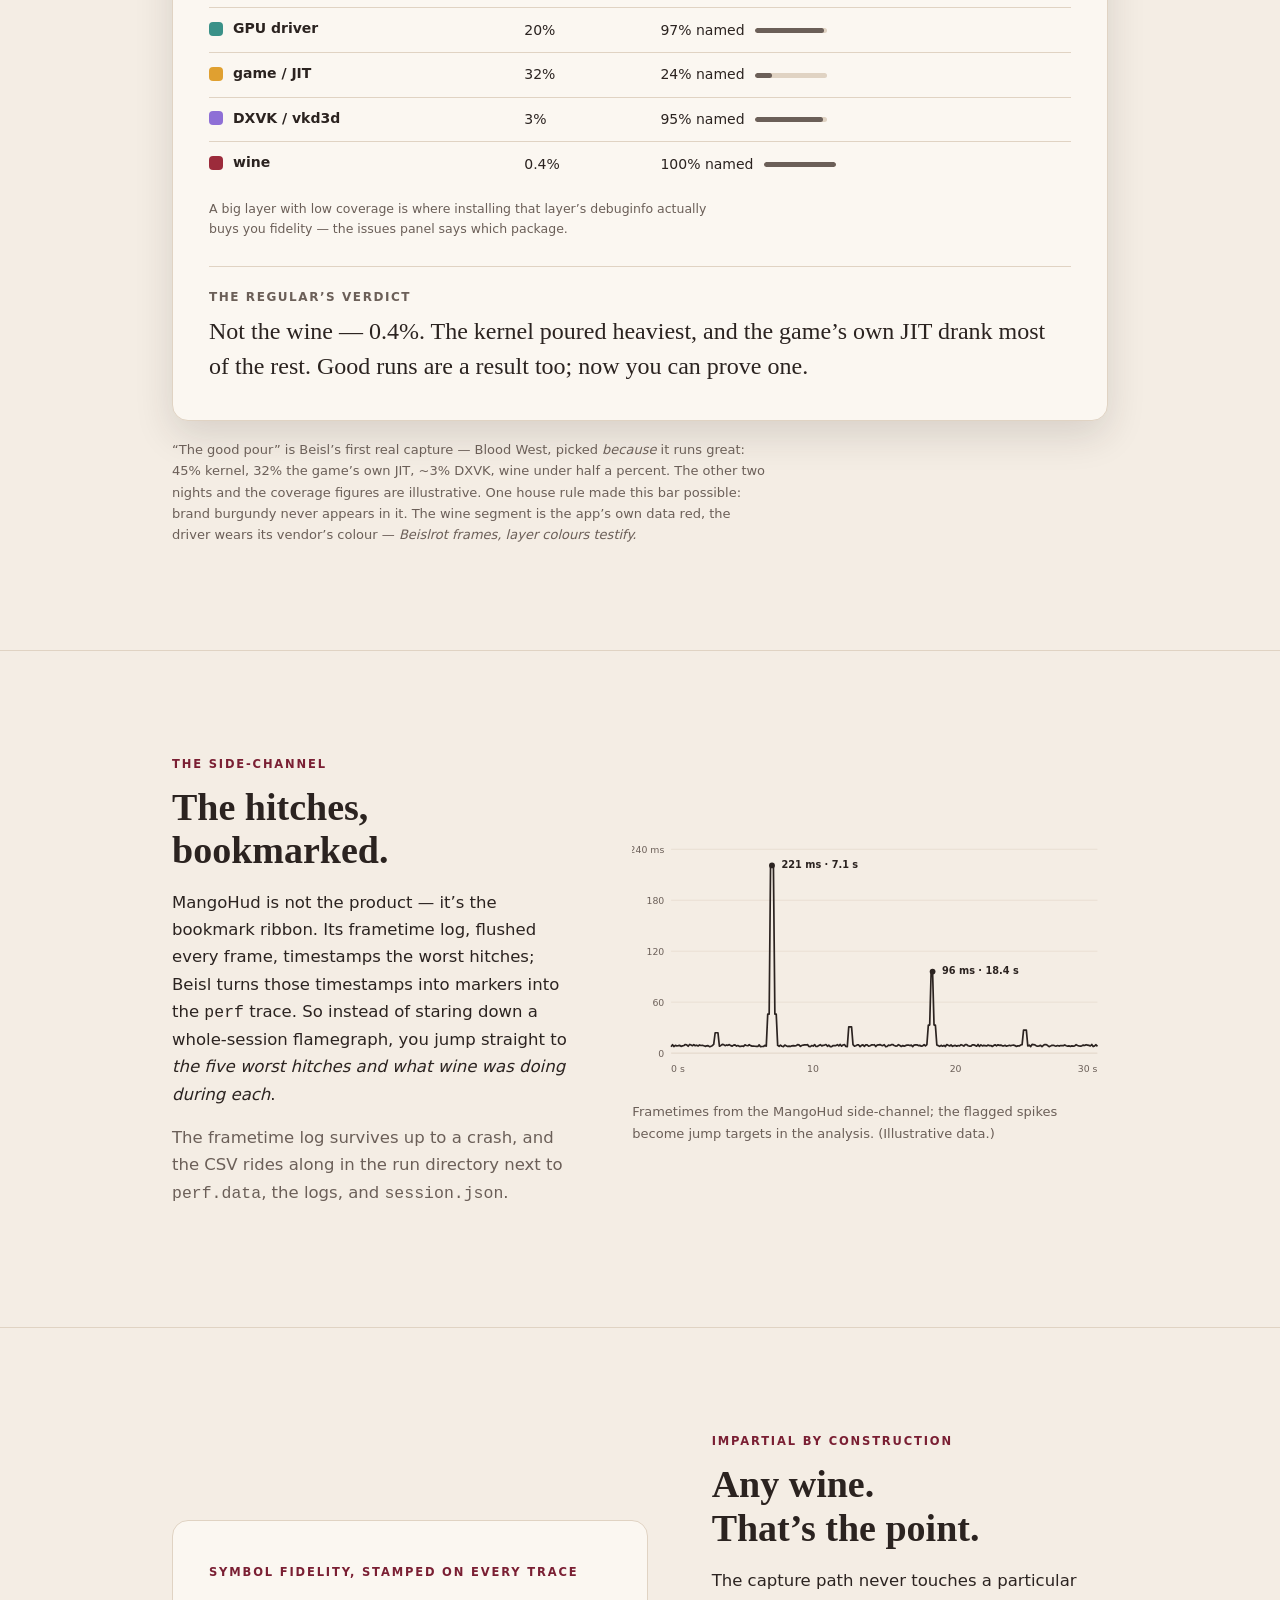
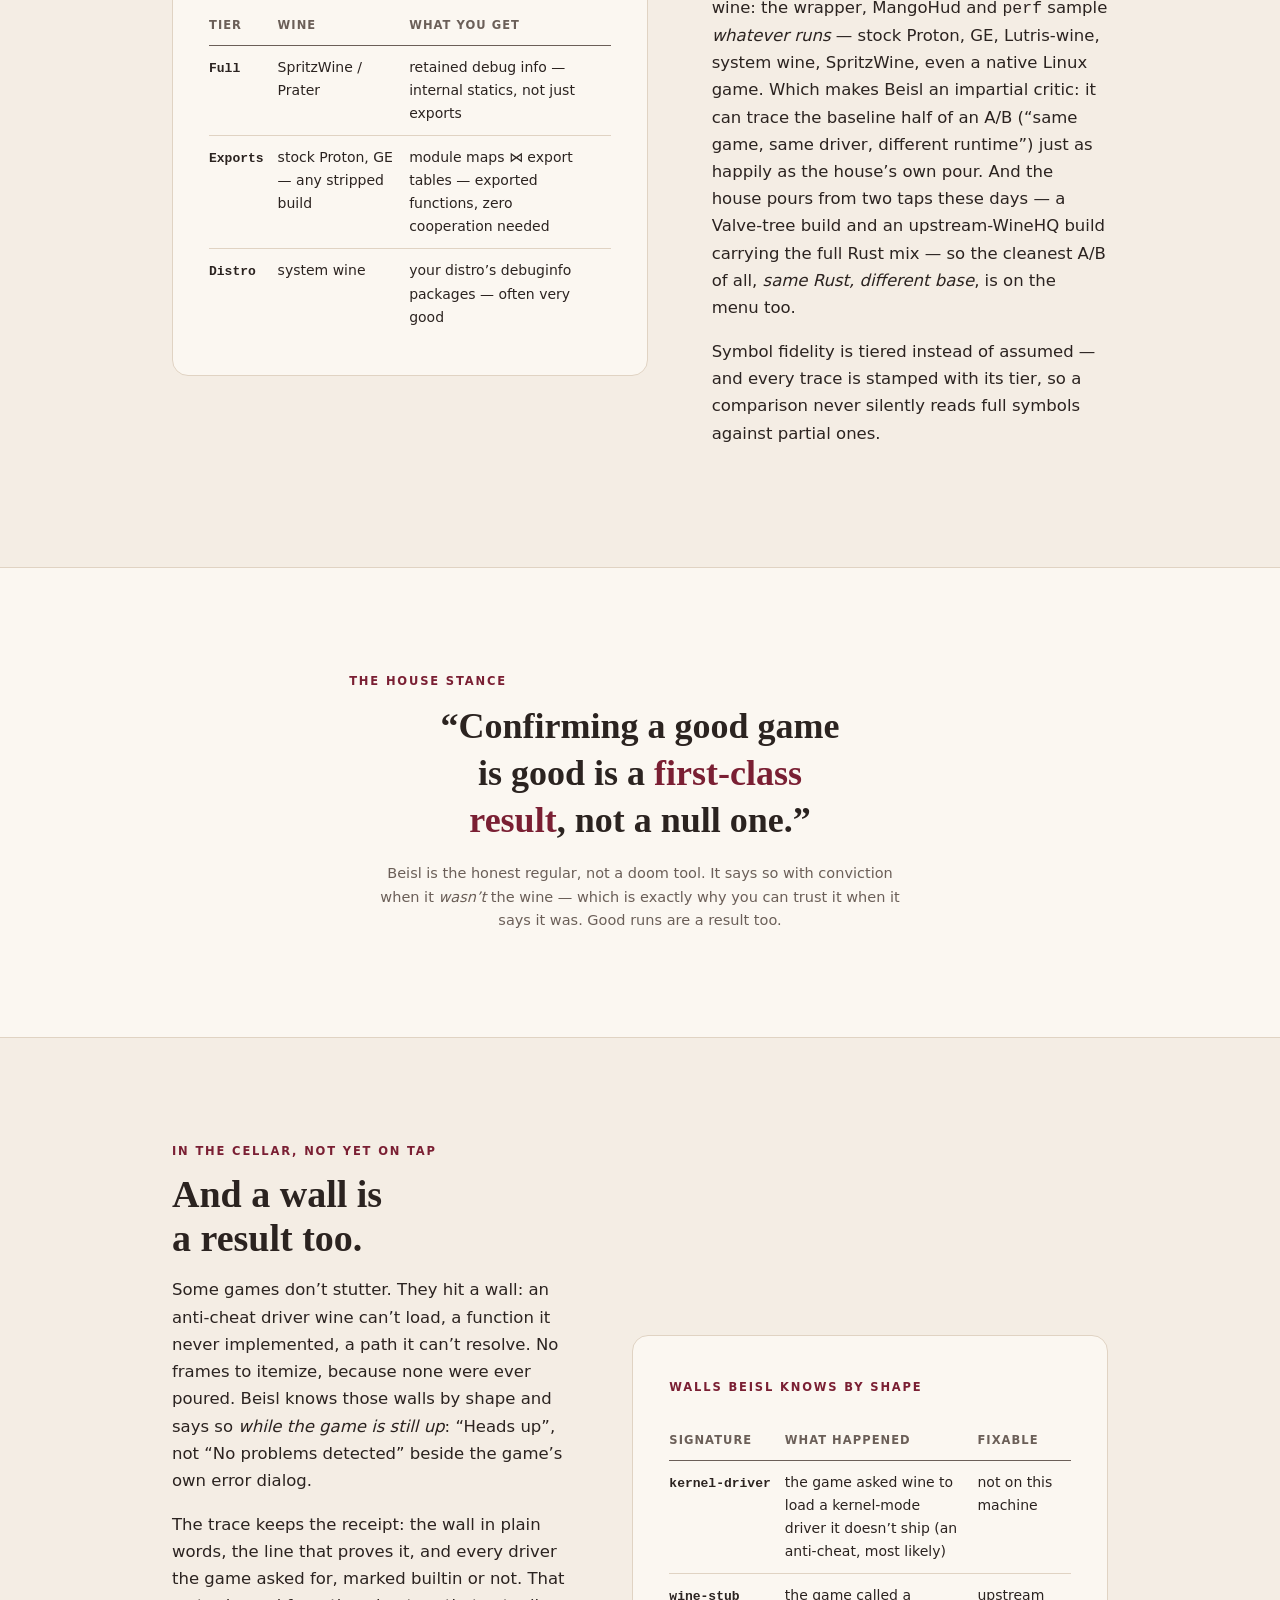
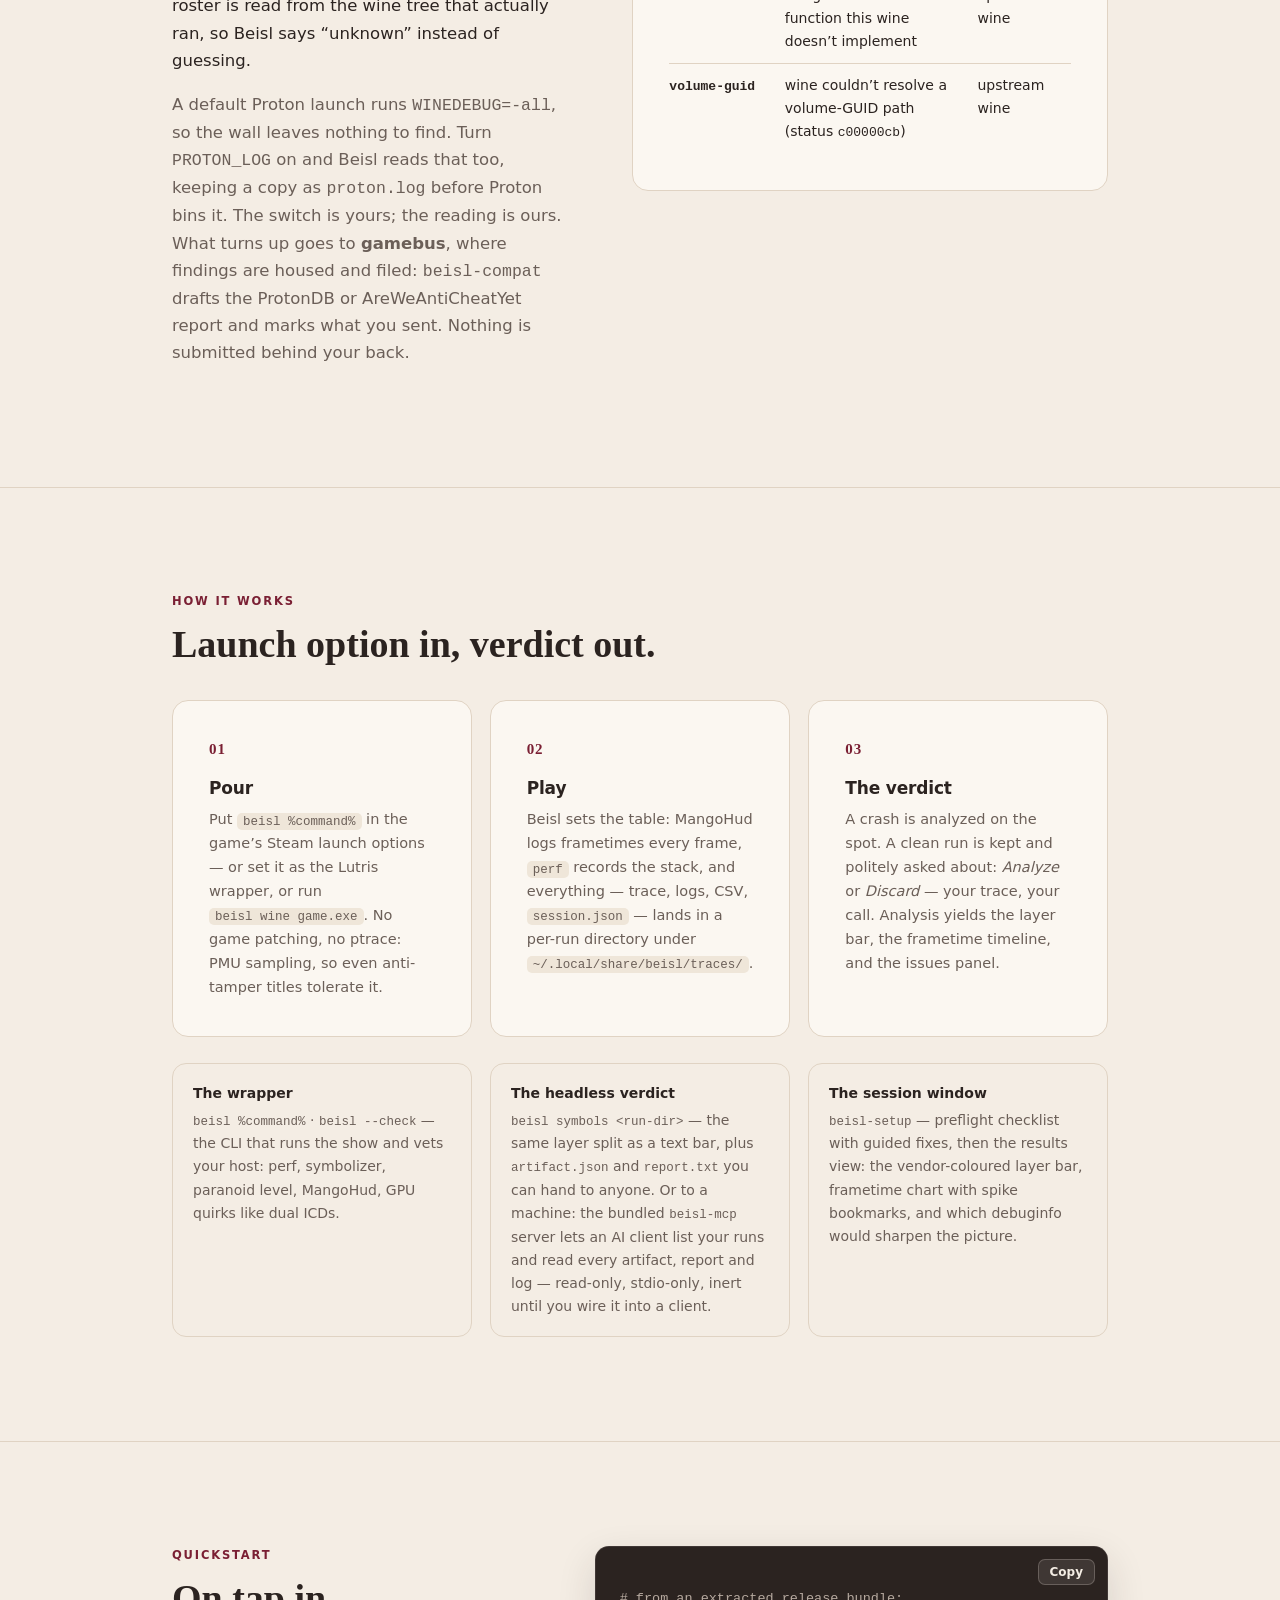
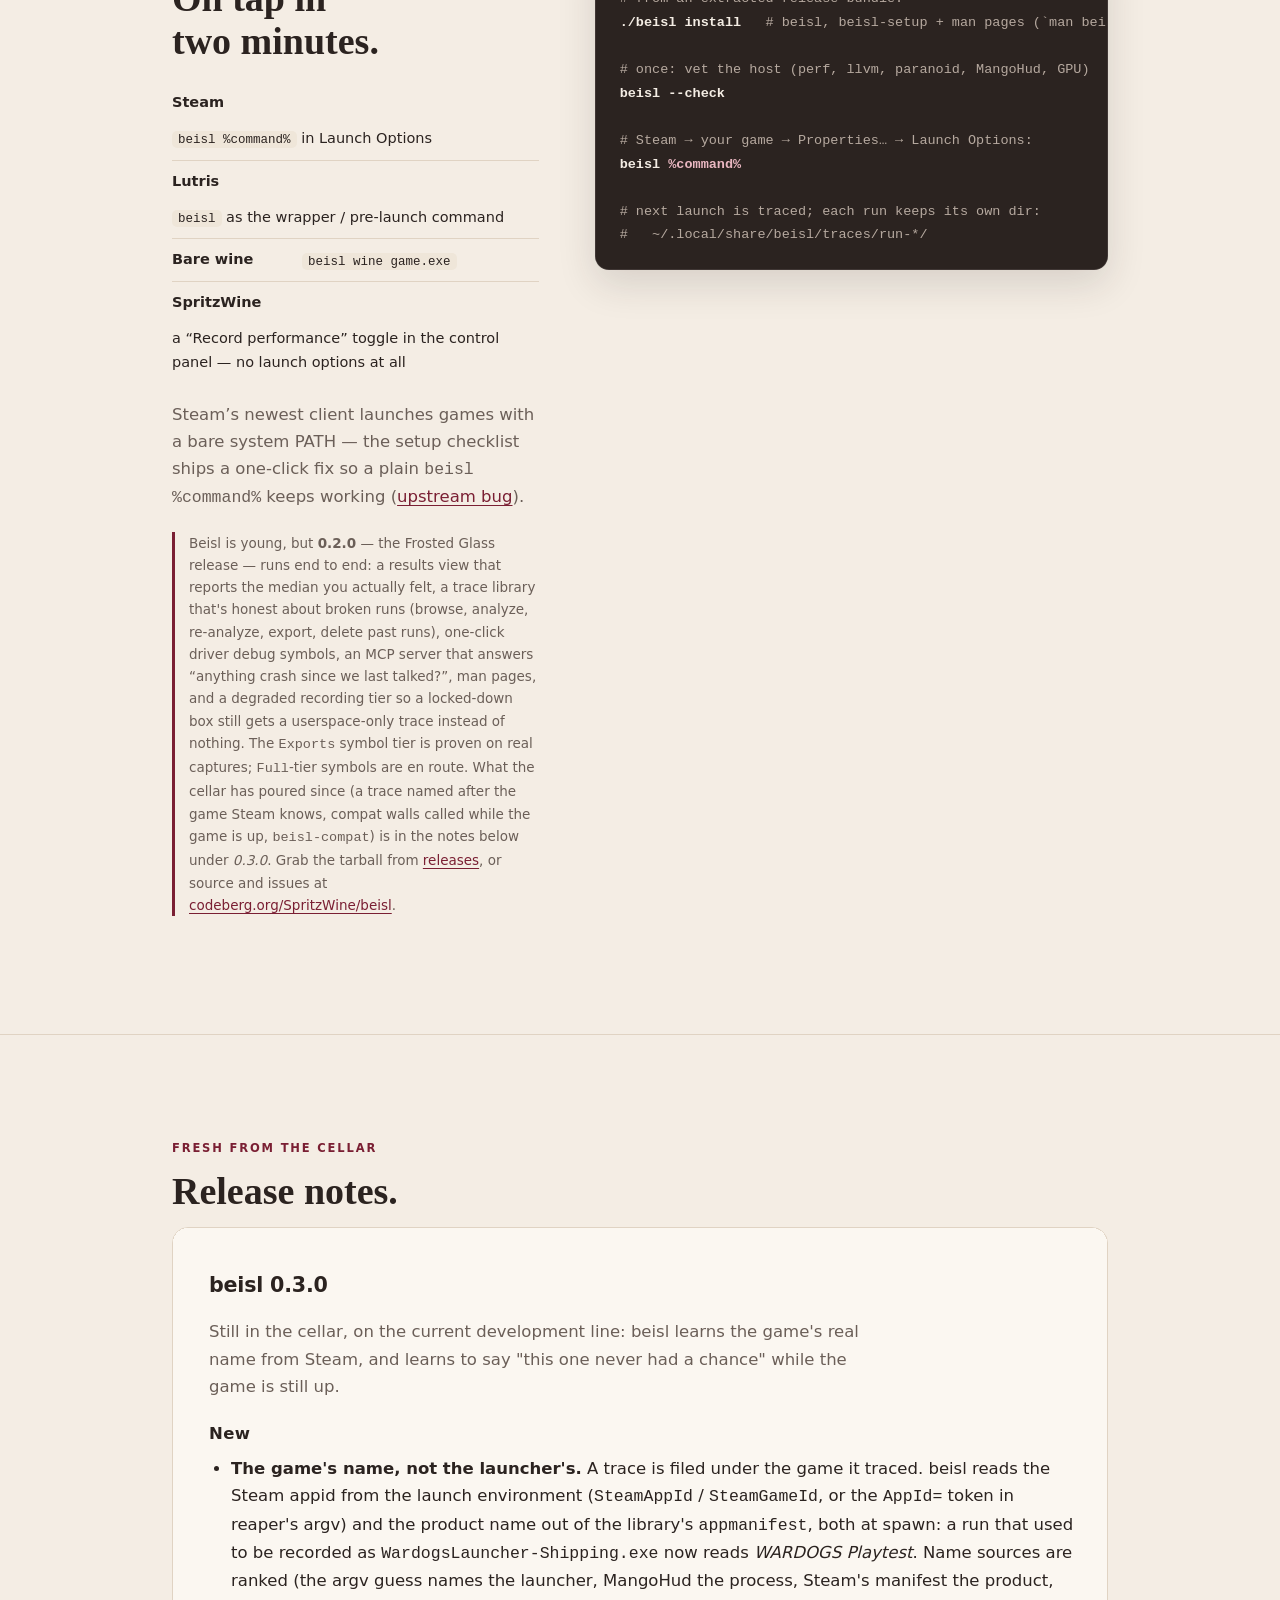
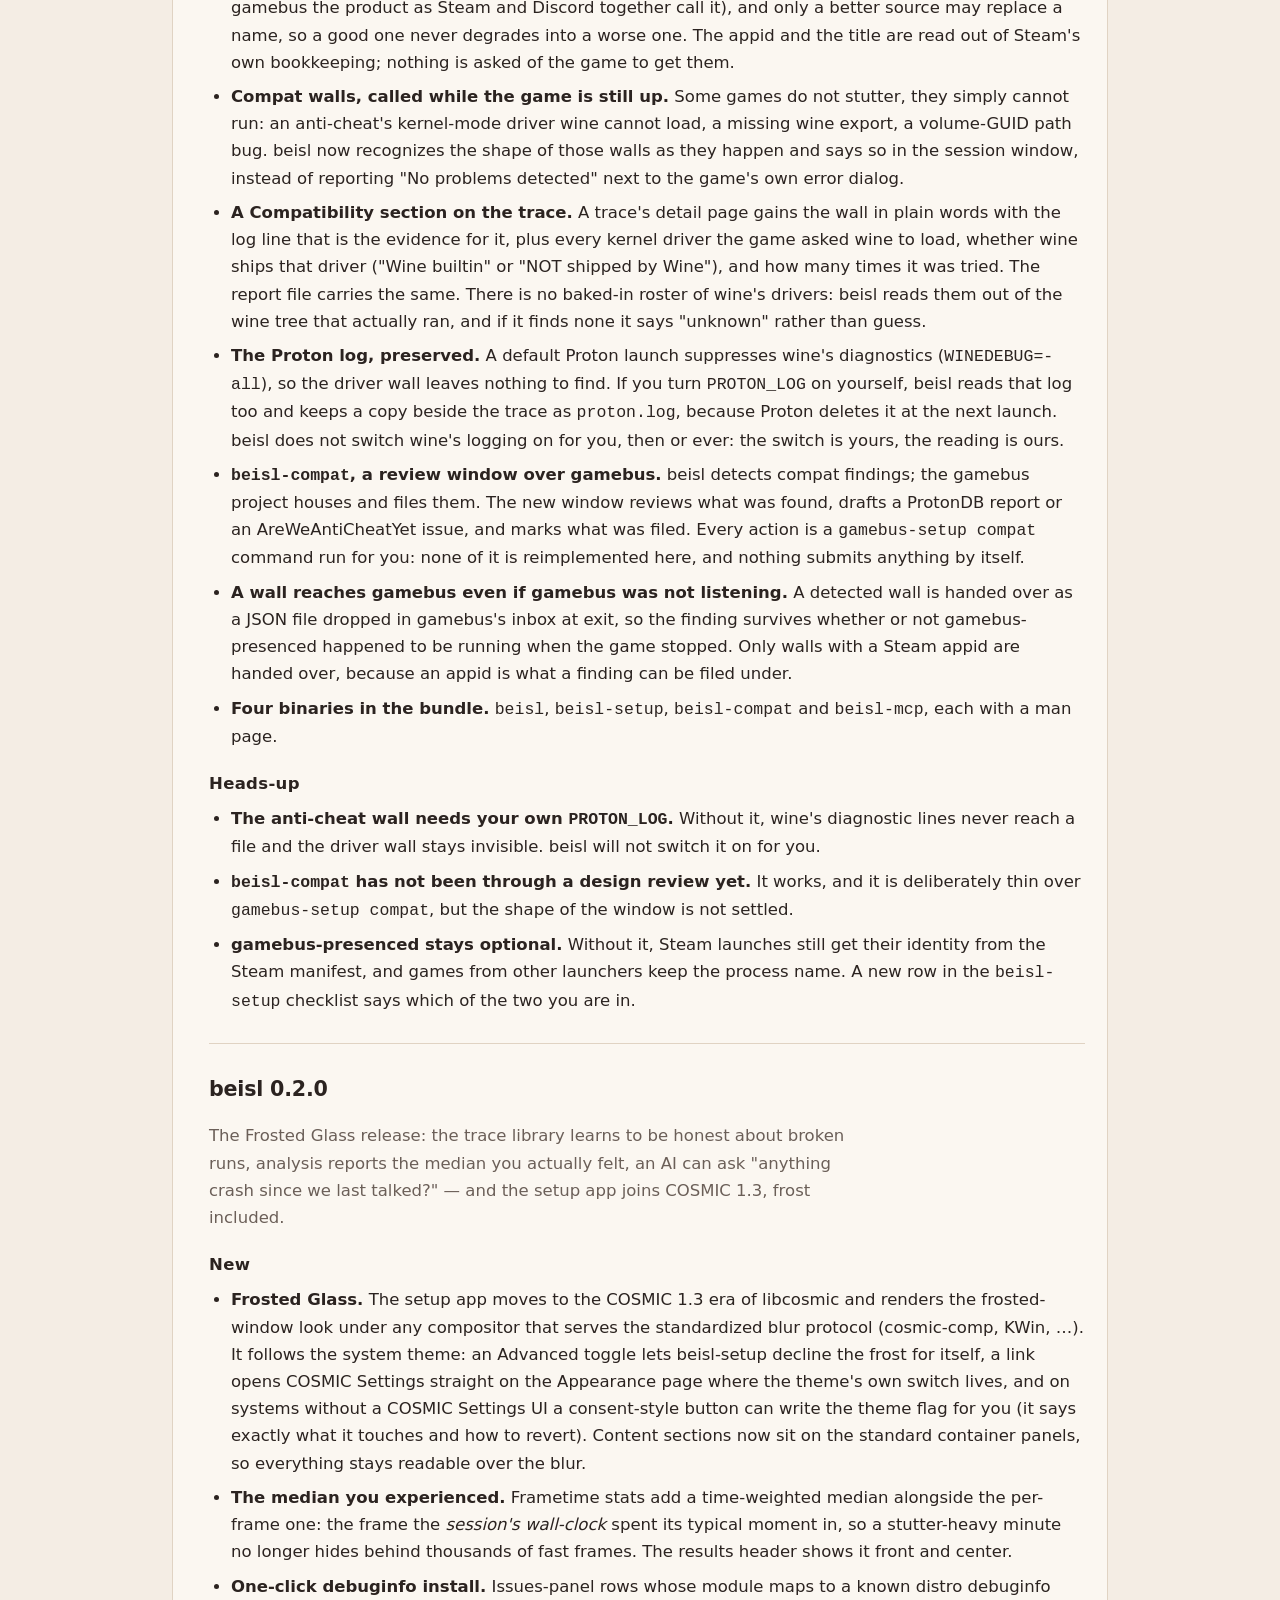
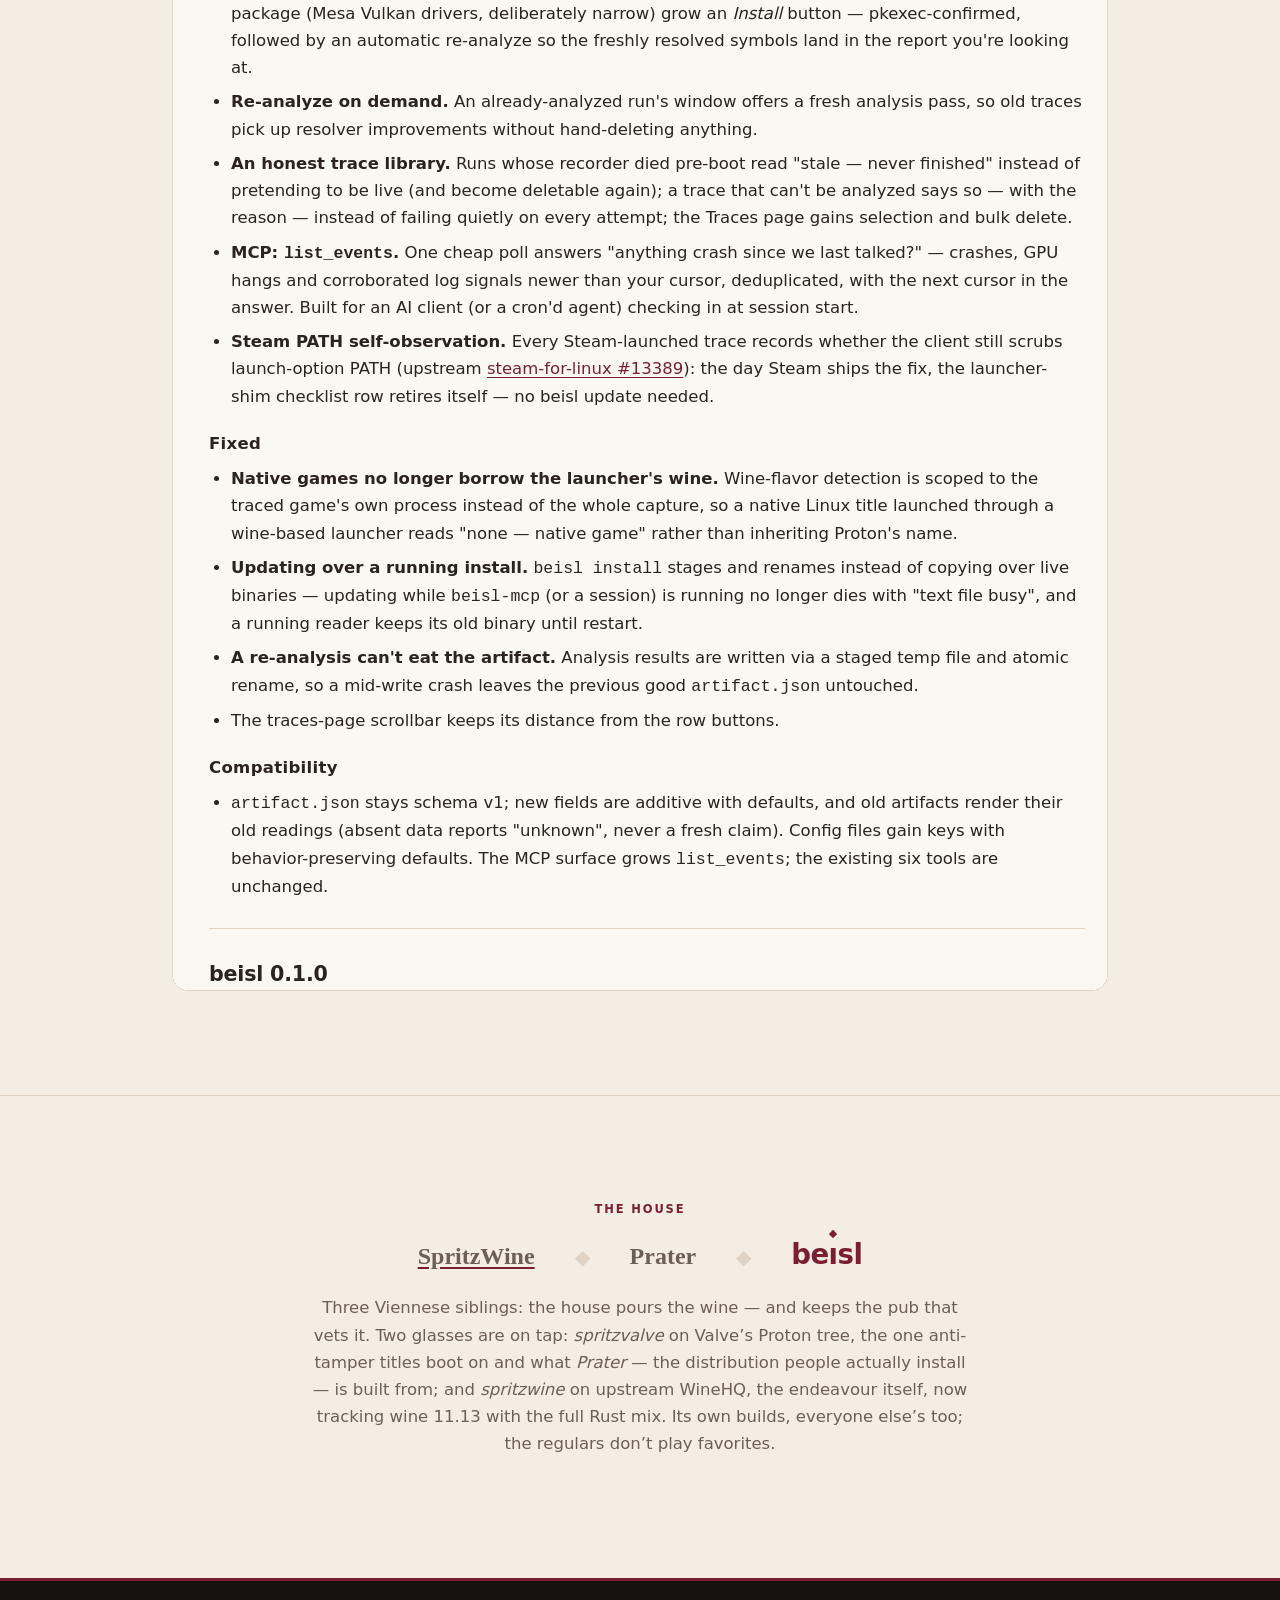
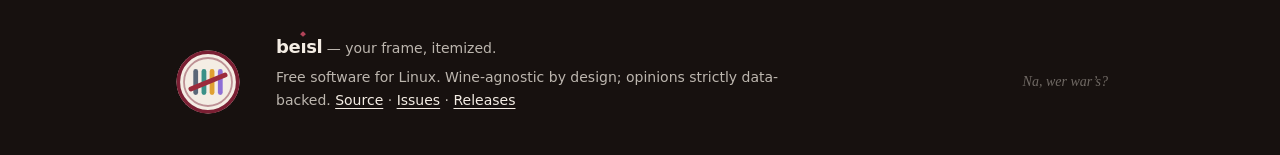
==== commit b579ed03: "page: pour the wall section short Four paragraphs said in three what one round said in two. Same cla" ====
--- a/index.html
+++ b/index.html
@@ -266,36 +266,27 @@
       <p class="kicker">In the cellar, not yet on tap</p>
       <h2 id="walls-h">And a wall is a result too.</h2>
       <p>
-        Some games don’t stutter. They hit a wall: an anti-cheat’s kernel-mode
-        driver wine can’t load, a function this wine never implemented, a
-        volume-GUID path it can’t resolve. There is no frame to itemize,
-        because the game never got one. The line Beisl is pouring now knows
-        those walls by shape and calls them <em>while the game is still up</em>,
-        under “Heads up” in the session window, instead of sitting there
-        reporting “No problems detected” beside the game’s own error dialog.
-      </p>
-      <p>
-        The trace keeps the receipt: the wall in plain words, the log line that
-        proves it, and every kernel driver the game asked wine to load, each
-        marked <code>Wine builtin</code> or <code>NOT shipped by Wine</code>,
-        with the number of attempts. There is no baked-in roster of wine’s
-        drivers; Beisl reads them out of the wine tree that actually ran, and
-        says “unknown” rather than guess.
+        Some games don’t stutter. They hit a wall: an anti-cheat driver wine
+        can’t load, a function it never implemented, a path it can’t resolve.
+        No frames to itemize, because none were ever poured. Beisl knows those
+        walls by shape and says so <em>while the game is still up</em>:
+        “Heads up”, not “No problems detected” beside the game’s own error
+        dialog.
+      </p>
+      <p>
+        The trace keeps the receipt: the wall in plain words, the line that
+        proves it, and every driver the game asked for, marked builtin or not.
+        That roster is read from the wine tree that actually ran, so Beisl says
+        “unknown” instead of guessing.
       </p>
       <p class="muted">
-        One honest catch, and it stays honest. A default Proton launch runs with
-        <code>WINEDEBUG=-all</code>, so the driver wall leaves nothing to find.
-        Turn <code>PROTON_LOG</code> on yourself and Beisl reads that log too,
-        keeping a copy beside the trace as <code>proton.log</code> before Proton
-        deletes it at the next launch. Beisl won’t flip that switch for you:
-        the switch is yours, the reading is ours.
-      </p>
-      <p class="muted">
-        What Beisl finds, it hands on. <b>gamebus</b> is where compat findings
-        are housed and filed; a small <code>beisl-compat</code> window reviews
-        them, drafts a ProtonDB report or an AreWeAntiCheatYet issue, and marks
-        what was filed. Every button is a <code>gamebus-setup compat</code>
-        command run for you, and nothing submits anything by itself.
+        A default Proton launch runs <code>WINEDEBUG=-all</code>, so the wall
+        leaves nothing to find. Turn <code>PROTON_LOG</code> on and Beisl reads
+        that too, keeping a copy as <code>proton.log</code> before Proton bins
+        it. The switch is yours; the reading is ours. What turns up goes to
+        <b>gamebus</b>, where findings are housed and filed:
+        <code>beisl-compat</code> drafts the ProtonDB or AreWeAntiCheatYet
+        report and marks what you sent. Nothing is submitted behind your back.
       </p>
     </div>
     <div class="card">
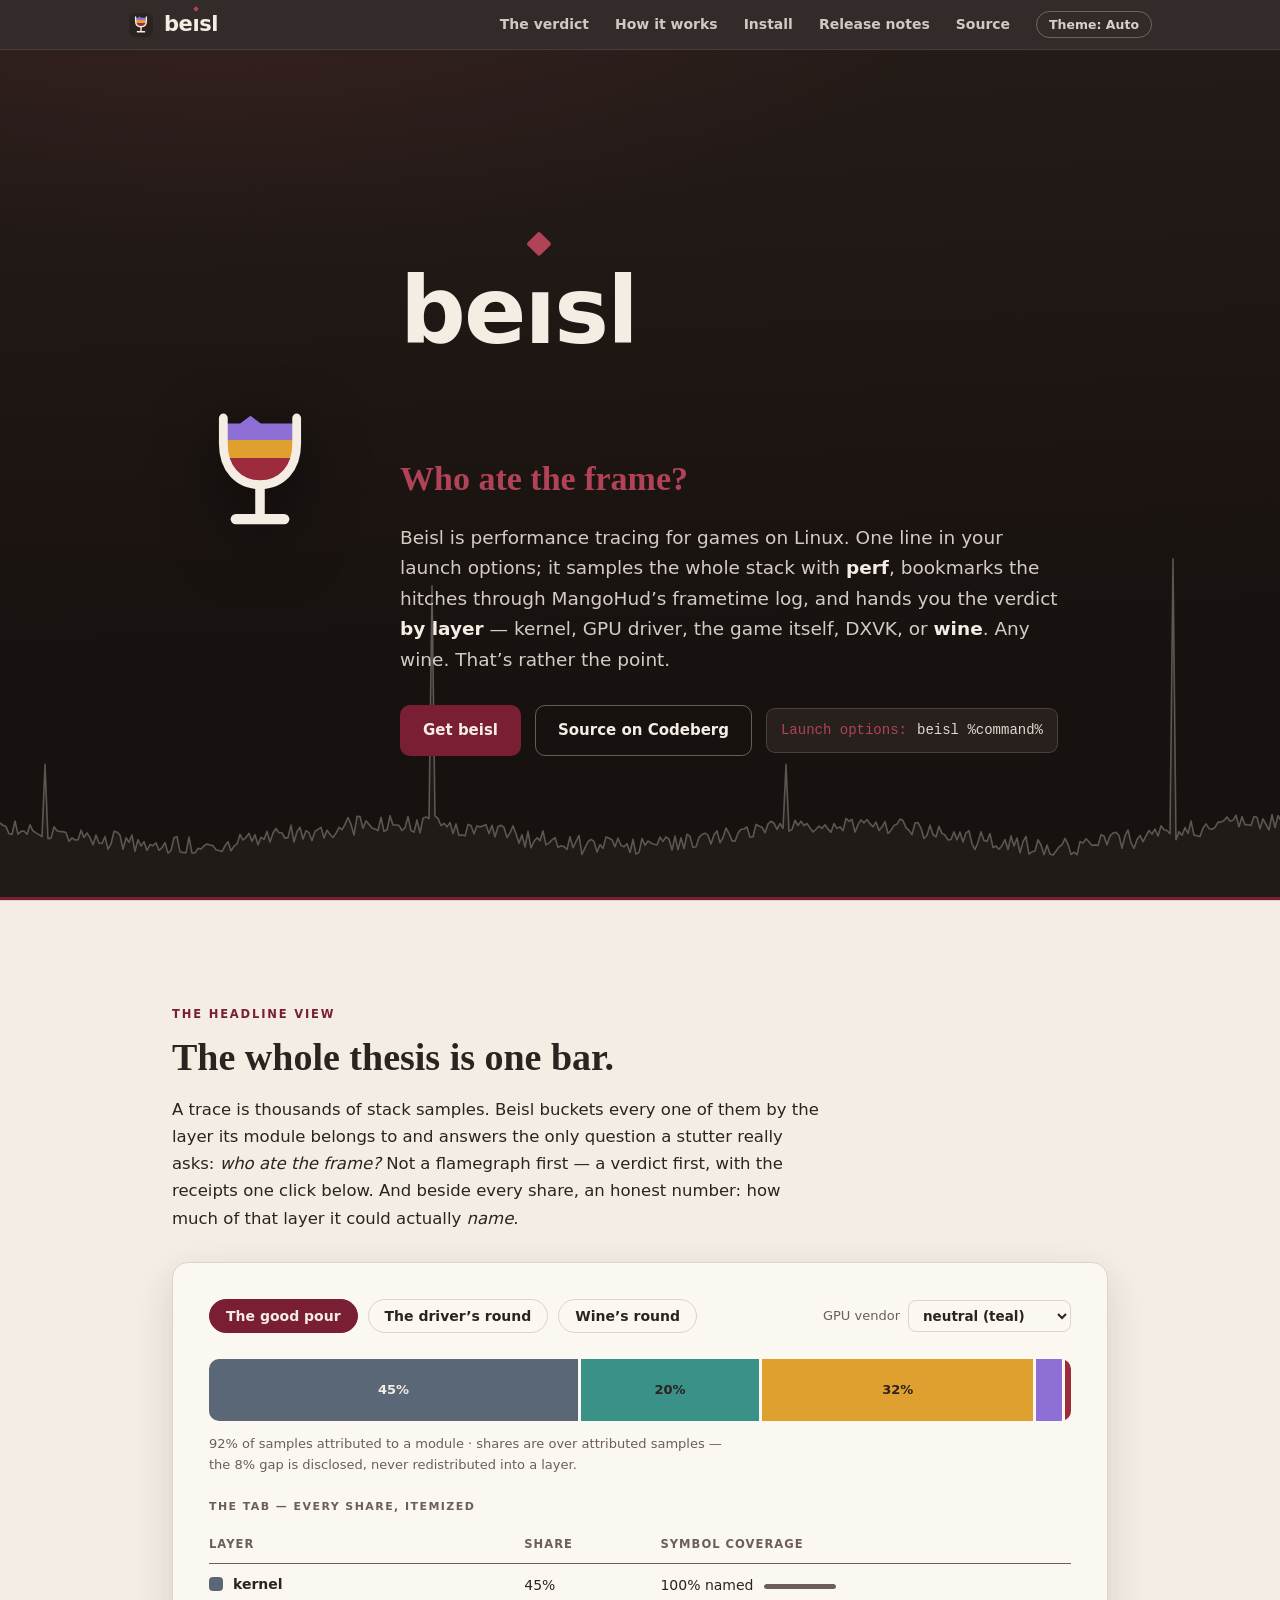
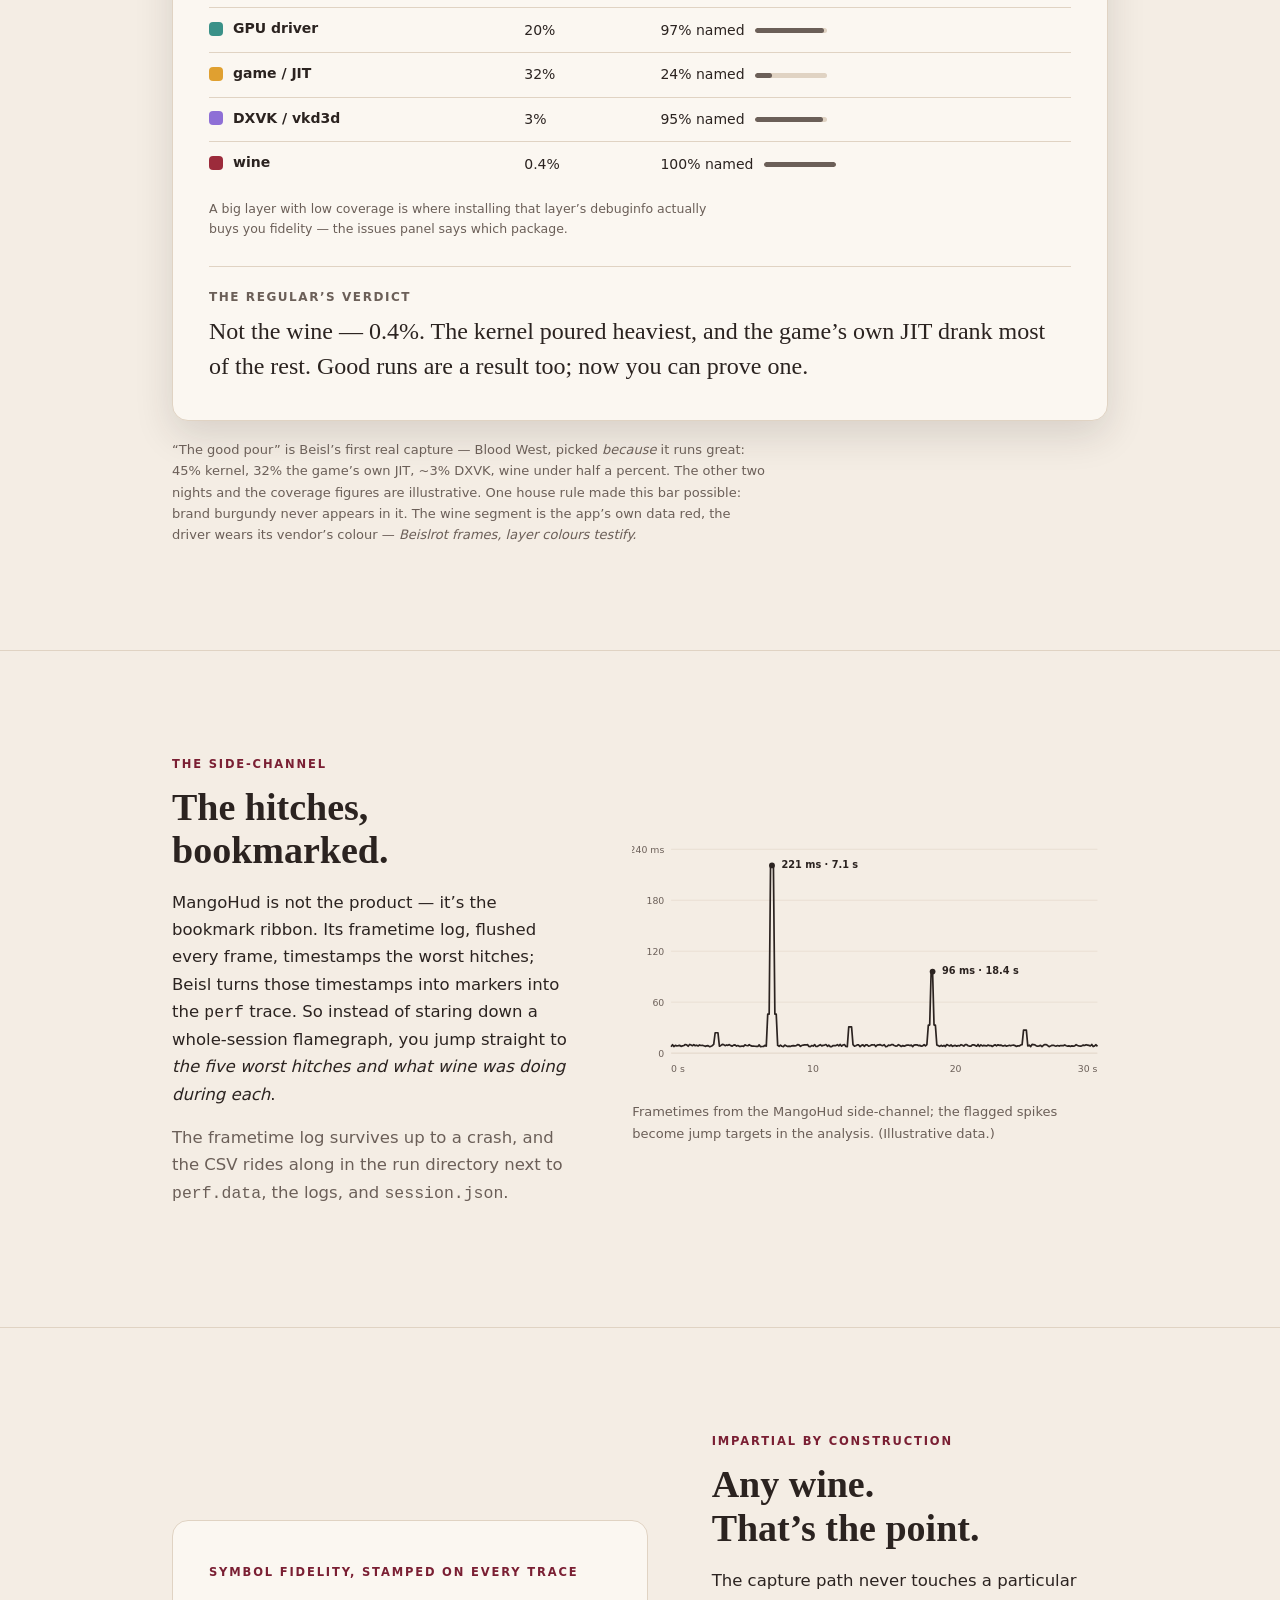
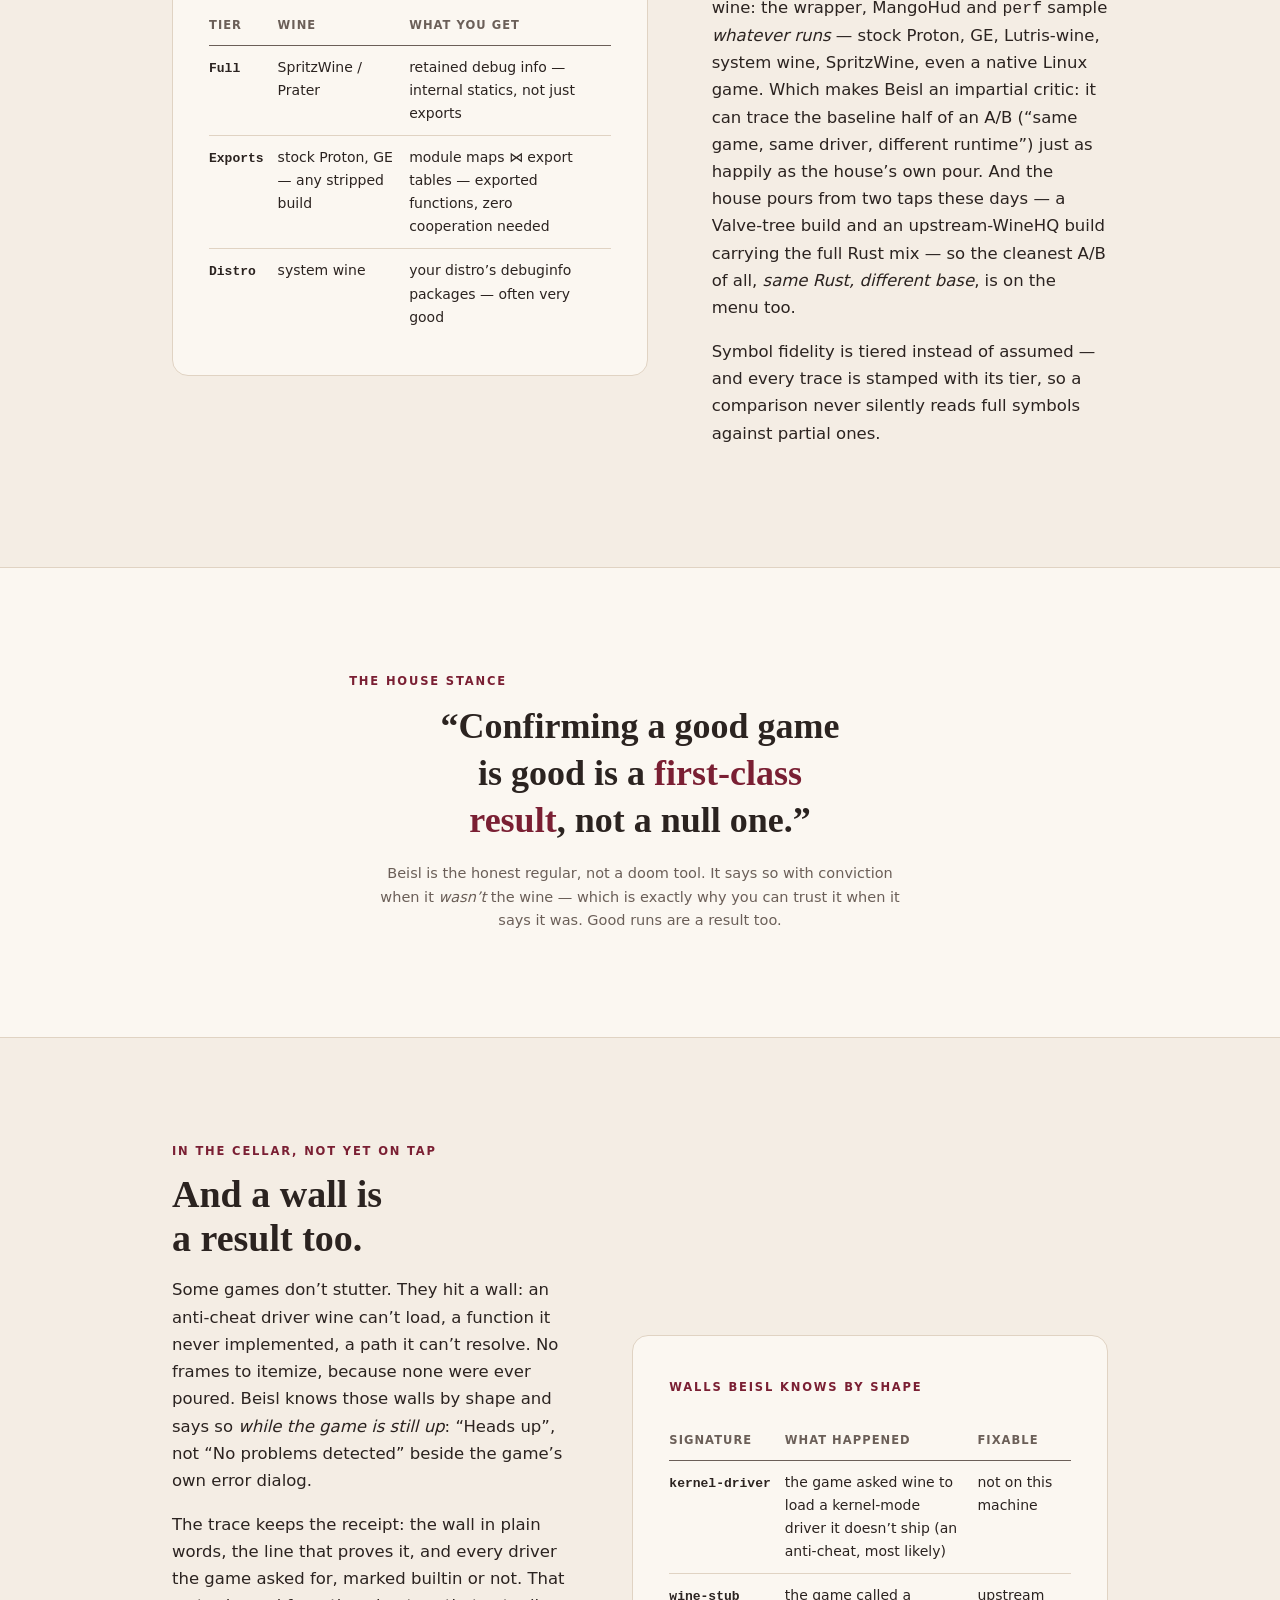
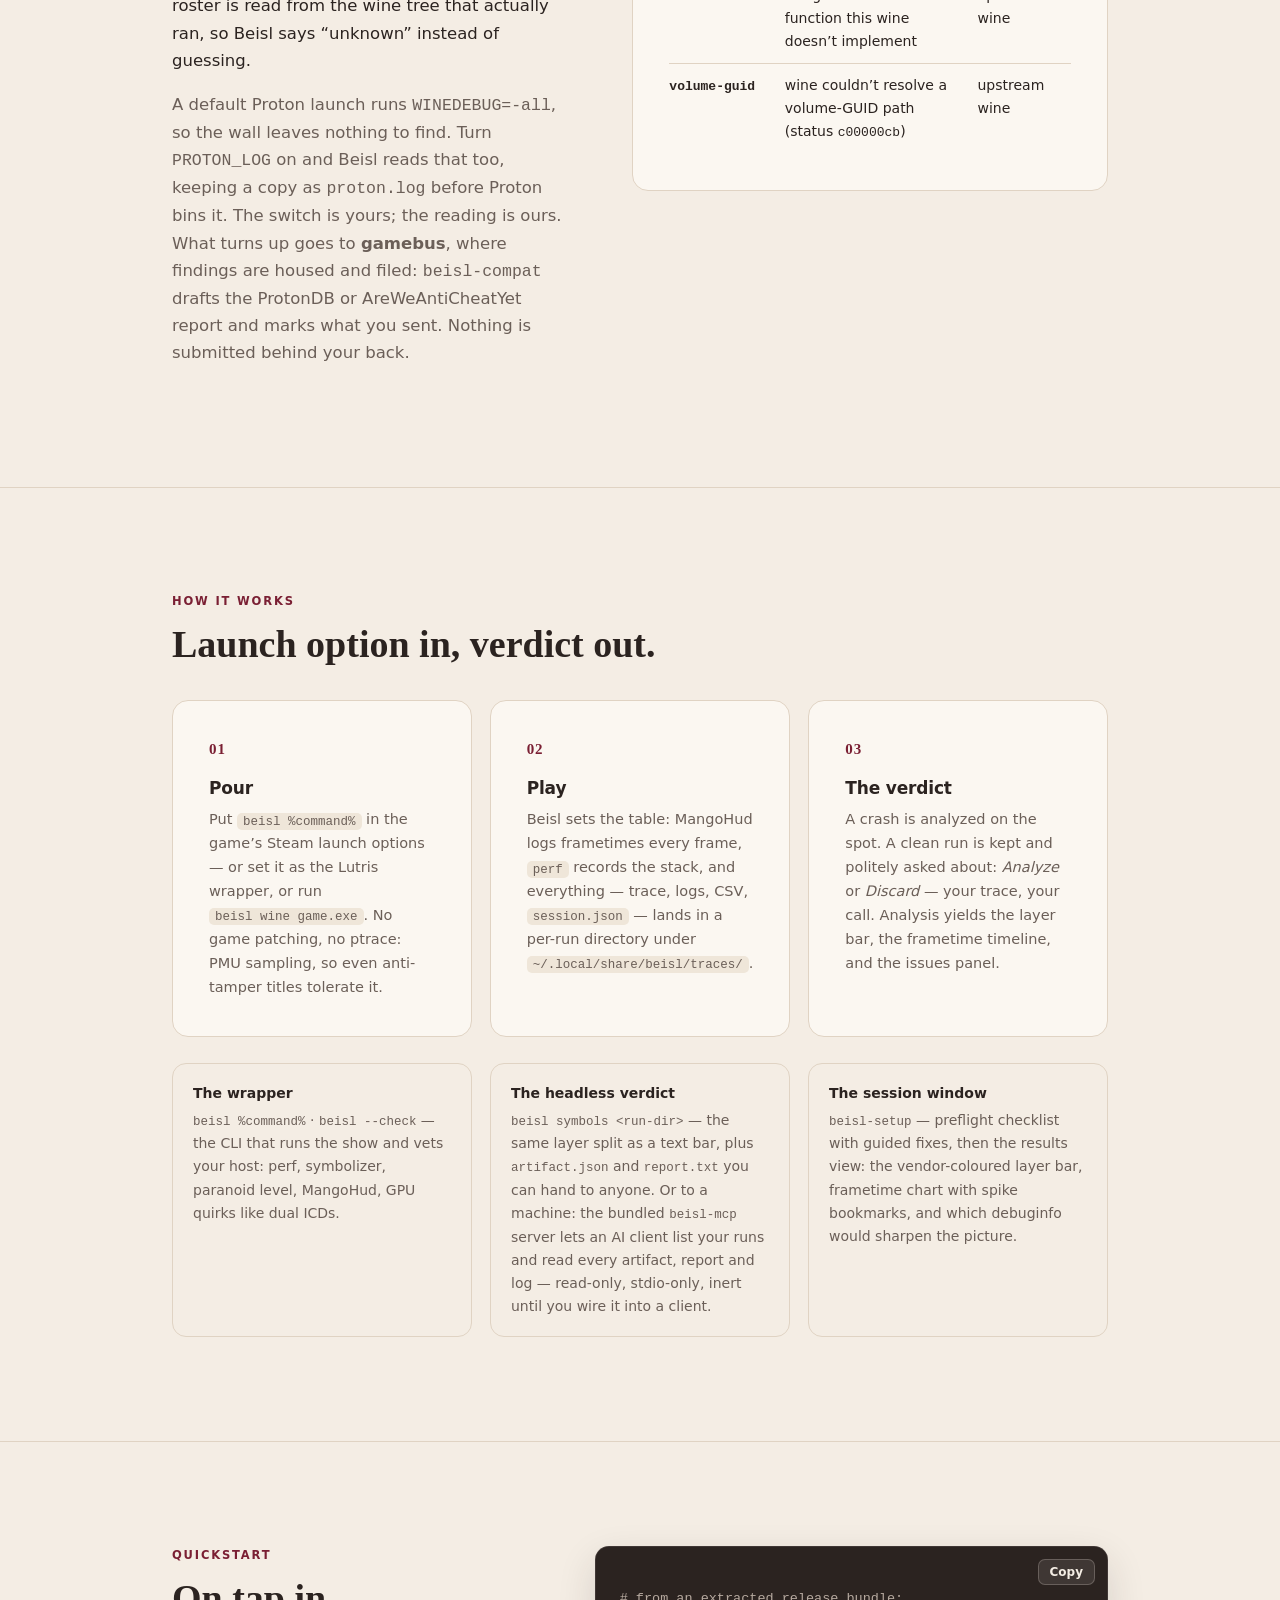
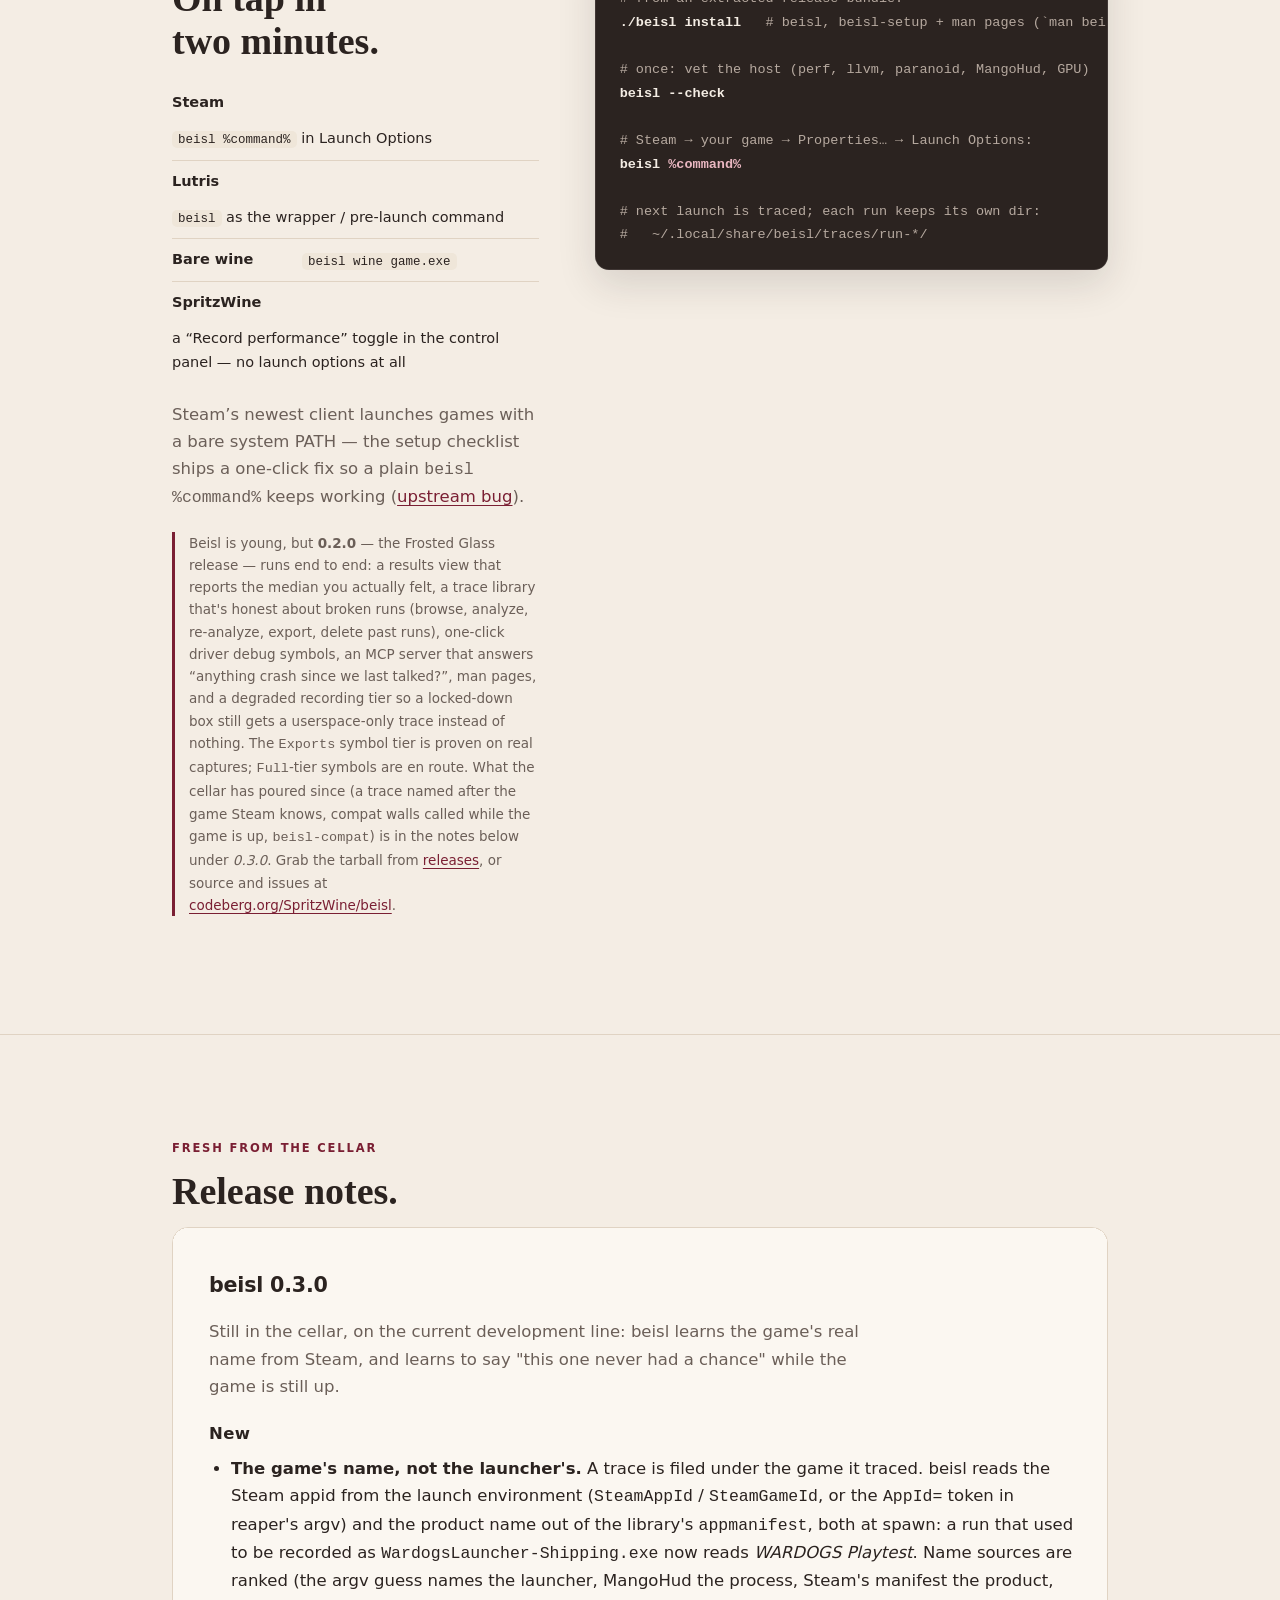
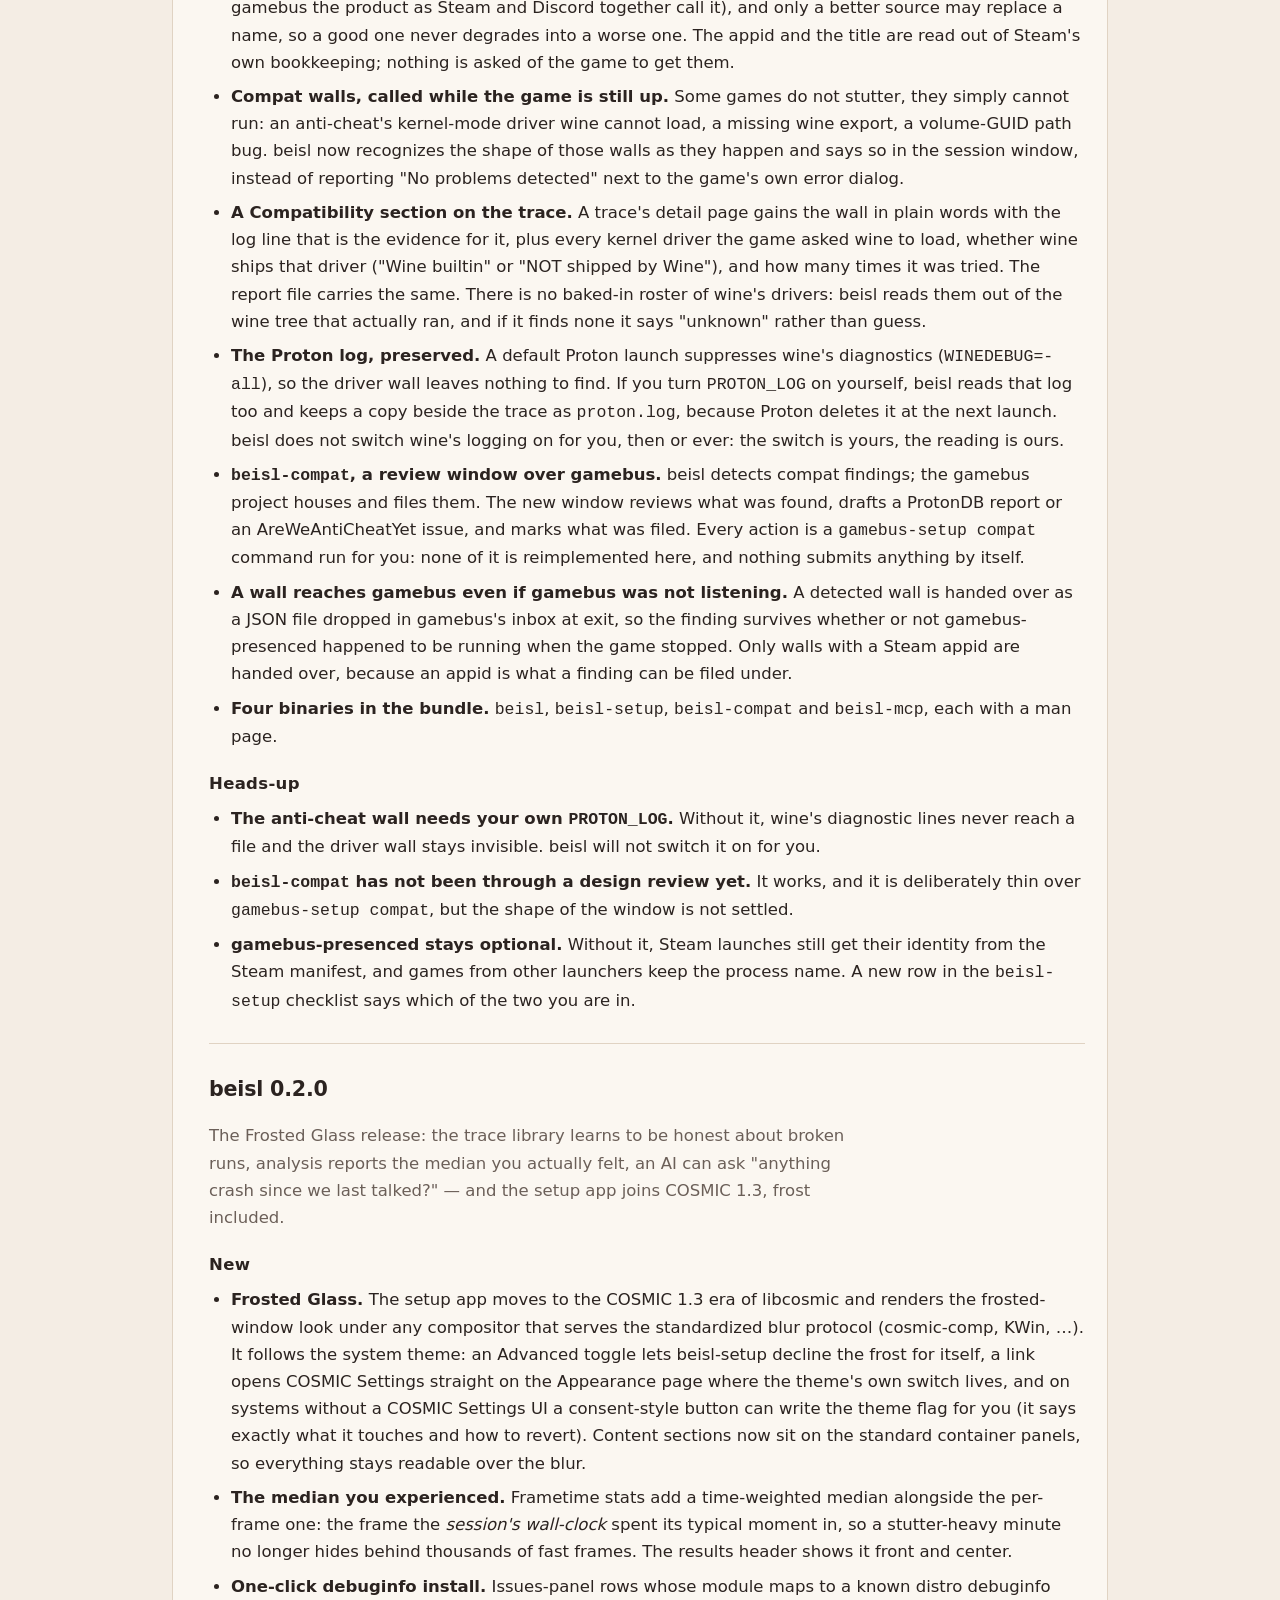
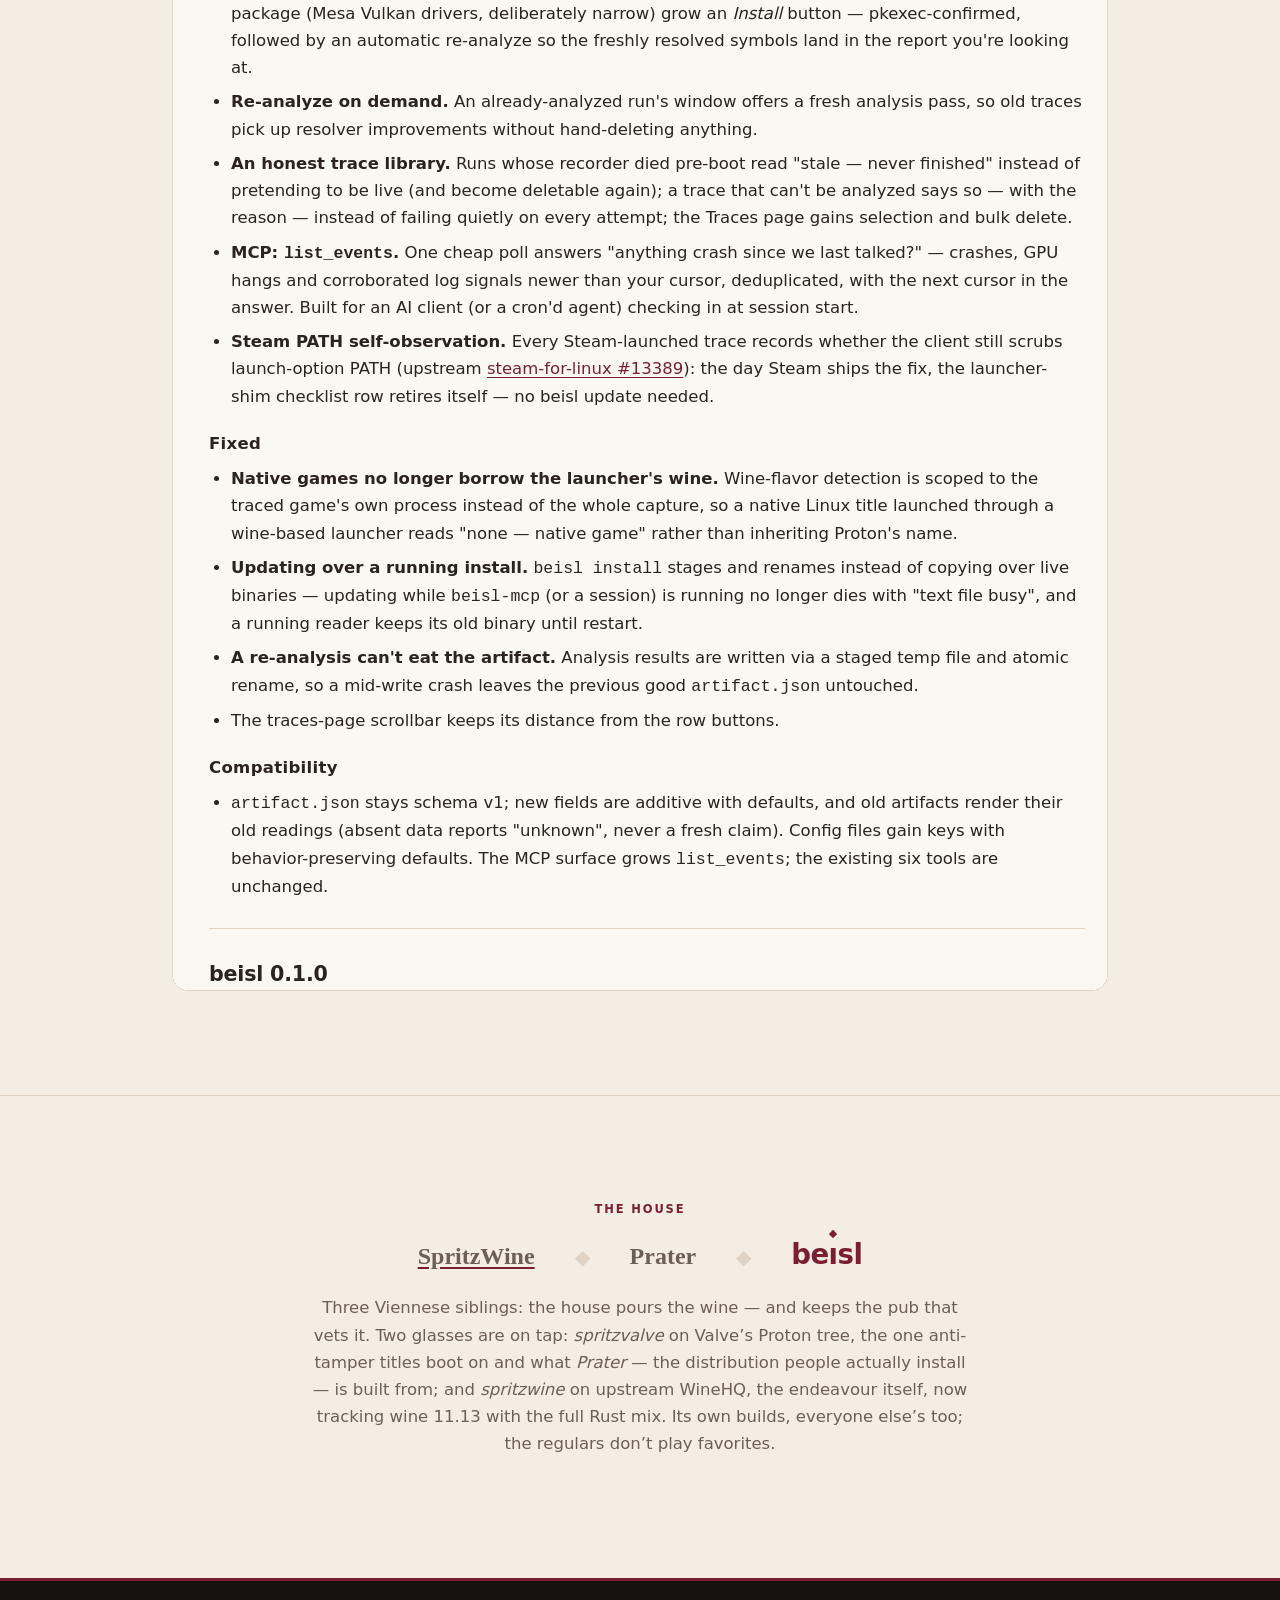
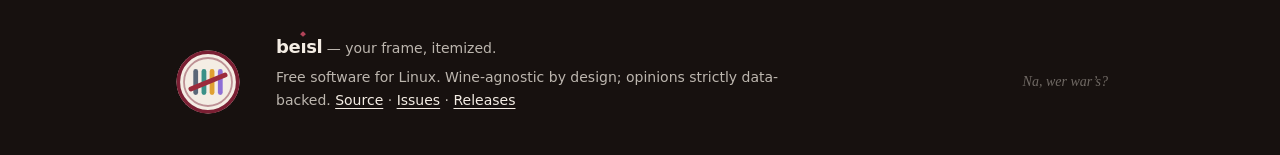
==== commit d4165b14: "page: fix SEO tags and ARIA" ====
--- a/index.html
+++ b/index.html
@@ -5,7 +5,46 @@
 <meta name="viewport" content="width=device-width, initial-scale=1">
 <title>beisl — who ate the frame?</title>
 <meta name="description" content="Beisl is a Linux game performance-tracing tool. One line in your Steam launch options; it samples the whole stack with perf, bookmarks the hitches via MangoHud's frametime log, and hands you the verdict by layer: kernel, GPU driver, game, DXVK — or wine.">
+<meta name="keywords" content="beisl, Linux game performance tracing, perf, MangoHud, frametime, wine, Proton, DXVK, GPU driver, stutter, hitch, profiling, layer verdict, SpritzWine">
+<meta name="author" content="SpritzWine">
+<meta name="robots" content="index, follow">
+<meta name="theme-color" content="#9c2b3b">
+<link rel="canonical" href="https://spritzwine.codeberg.page/beisl/">
 <link rel="icon" type="image/svg+xml" href="assets/icon-glass-pour.svg">
+
+<!-- Open Graph — the wordmark, itemized for social previews -->
+<meta property="og:type" content="website">
+<meta property="og:site_name" content="beisl">
+<meta property="og:locale" content="en">
+<meta property="og:url" content="https://spritzwine.codeberg.page/beisl/">
+<meta property="og:title" content="beisl — who ate the frame?">
+<meta property="og:description" content="Performance tracing for games on Linux. One line in your launch options; beisl samples the whole stack with perf, bookmarks hitches via MangoHud, and hands you the verdict by layer — kernel, GPU driver, game, DXVK, or wine.">
+<meta property="og:image" content="https://spritzwine.codeberg.page/beisl/assets/icon-glass-pour.svg">
+<meta property="og:image:alt" content="The beisl wordmark: a wine glass whose pour is the layer verdict and whose surface is a frametime trace.">
+
+<!-- Twitter card -->
+<meta name="twitter:card" content="summary">
+<meta name="twitter:title" content="beisl — who ate the frame?">
+<meta name="twitter:description" content="Performance tracing for games on Linux — the verdict by layer: kernel, GPU driver, game, DXVK, or wine.">
+<meta name="twitter:image" content="https://spritzwine.codeberg.page/beisl/assets/icon-glass-pour.svg">
+
+<!-- Structured data: beisl as a SoftwareApplication -->
+<script type="application/ld+json">
+{
+  "@context": "https://schema.org",
+  "@type": "SoftwareApplication",
+  "name": "beisl",
+  "applicationCategory": "DeveloperApplication",
+  "operatingSystem": "Linux",
+  "url": "https://spritzwine.codeberg.page/beisl/",
+  "description": "Performance tracing for games on Linux. Samples the whole stack with perf, bookmarks hitches via MangoHud's frametime log, and reports the verdict by layer: kernel, GPU driver, the game, DXVK, or wine.",
+  "downloadUrl": "https://codeberg.org/SpritzWine/beisl/releases",
+  "codeRepository": "https://codeberg.org/SpritzWine/beisl",
+  "author": { "@type": "Organization", "name": "SpritzWine" },
+  "keywords": ["beisl", "perf", "Linux game performance", "frametime", "MangoHud", "wine", "Proton", "DXVK", "GPU driver", "stutter", "profiling", "tracing"]
+}
+</script>
+
 <link rel="stylesheet" href="assets/style.css">
 <script>
 /* apply a stored theme before first paint to avoid a flash */
@@ -24,7 +63,7 @@
   <div class="wrap bar">
     <a class="brand" href="#top" aria-label="beisl — home">
       <img src="assets/icon-glass-pour.svg" alt="" width="26" height="26">
-      <span class="wordmark">be<span class="i">ı<span class="tick" aria-hidden="true"></span></span>sl</span>
+      <span class="wordmark" aria-label="beisl">be<span class="i">ı<span class="tick" aria-hidden="true"></span></span>sl</span>
     </a>
     <nav aria-label="Site">
       <a href="#verdict" class="hide-sm">The verdict</a>
@@ -47,7 +86,7 @@
       <!-- Das Glasl, bare: the drink is the layer bar, the surface is the
            frametime trace with one hitch spike -->
       <svg class="glass" viewBox="0 0 48 48" role="img"
-           aria-label="The Beisl glass: a wine glass whose pour is the layer verdict — DXVK violet, game amber, wine red — its surface a frametime trace with one spike.">
+           aria-label="The beisl glass: a wine glass whose pour is the layer verdict — DXVK violet, game amber, wine red — its surface a frametime trace with one spike.">
         <defs>
           <linearGradient id="hero-pour" gradientUnits="userSpaceOnUse" x1="24" y1="10.5" x2="24" y2="27.2">
             <stop offset="0" stop-color="#8e6fd6"/><stop offset="0.27" stop-color="#8e6fd6"/>
@@ -62,7 +101,7 @@
         <rect x="16" y="35.2" width="16" height="2.8" rx="1.4" fill="#f4ede4"/>
       </svg>
       <div>
-        <h1 class="wordmark">be<span class="i">ı<span class="tick" aria-hidden="true"></span></span>sl</h1>
+        <h1 class="wordmark" aria-label="beisl">be<span class="i">ı<span class="tick" aria-hidden="true"></span></span>sl</h1>
         <p class="tagline">Who ate the frame?</p>
         <p class="lede">
           Beisl is performance tracing for games on Linux. One line in your launch
@@ -448,7 +487,7 @@
       <span class="dotsep" aria-hidden="true">◆</span>
       <span class="other">Prater</span>
       <span class="dotsep" aria-hidden="true">◆</span>
-      <span class="self wordmark" style="font-size:1.15em;">be<span class="i">ı<span class="tick" aria-hidden="true"></span></span>sl</span>
+      <span class="self wordmark" style="font-size:1.15em;" aria-label="beisl">be<span class="i">ı<span class="tick" aria-hidden="true"></span></span>sl</span>
     </div>
     <p class="muted" style="margin-top:18px;">
       Three Viennese siblings: the house pours the wine — and keeps the pub that vets it.
@@ -465,9 +504,9 @@
 
 <footer class="site-footer">
   <div class="wrap cols">
-    <img class="coaster" src="assets/icon-coaster-tab.svg" alt="Der Deckel — the Beisl coaster mark: the layer tally, struck through in wine red" width="72" height="72">
+    <img class="coaster" src="assets/icon-coaster-tab.svg" alt="Der Deckel — the beisl coaster mark: the layer tally, struck through in wine red" width="72" height="72">
     <div>
-      <span class="wordmark">be<span class="i">ı<span class="tick" aria-hidden="true"></span></span>sl</span>
+      <span class="wordmark" aria-label="beisl">be<span class="i">ı<span class="tick" aria-hidden="true"></span></span>sl</span>
       — your frame, itemized.
       <p class="fine">
         Free software for Linux. Wine-agnostic by design; opinions strictly data-backed.
